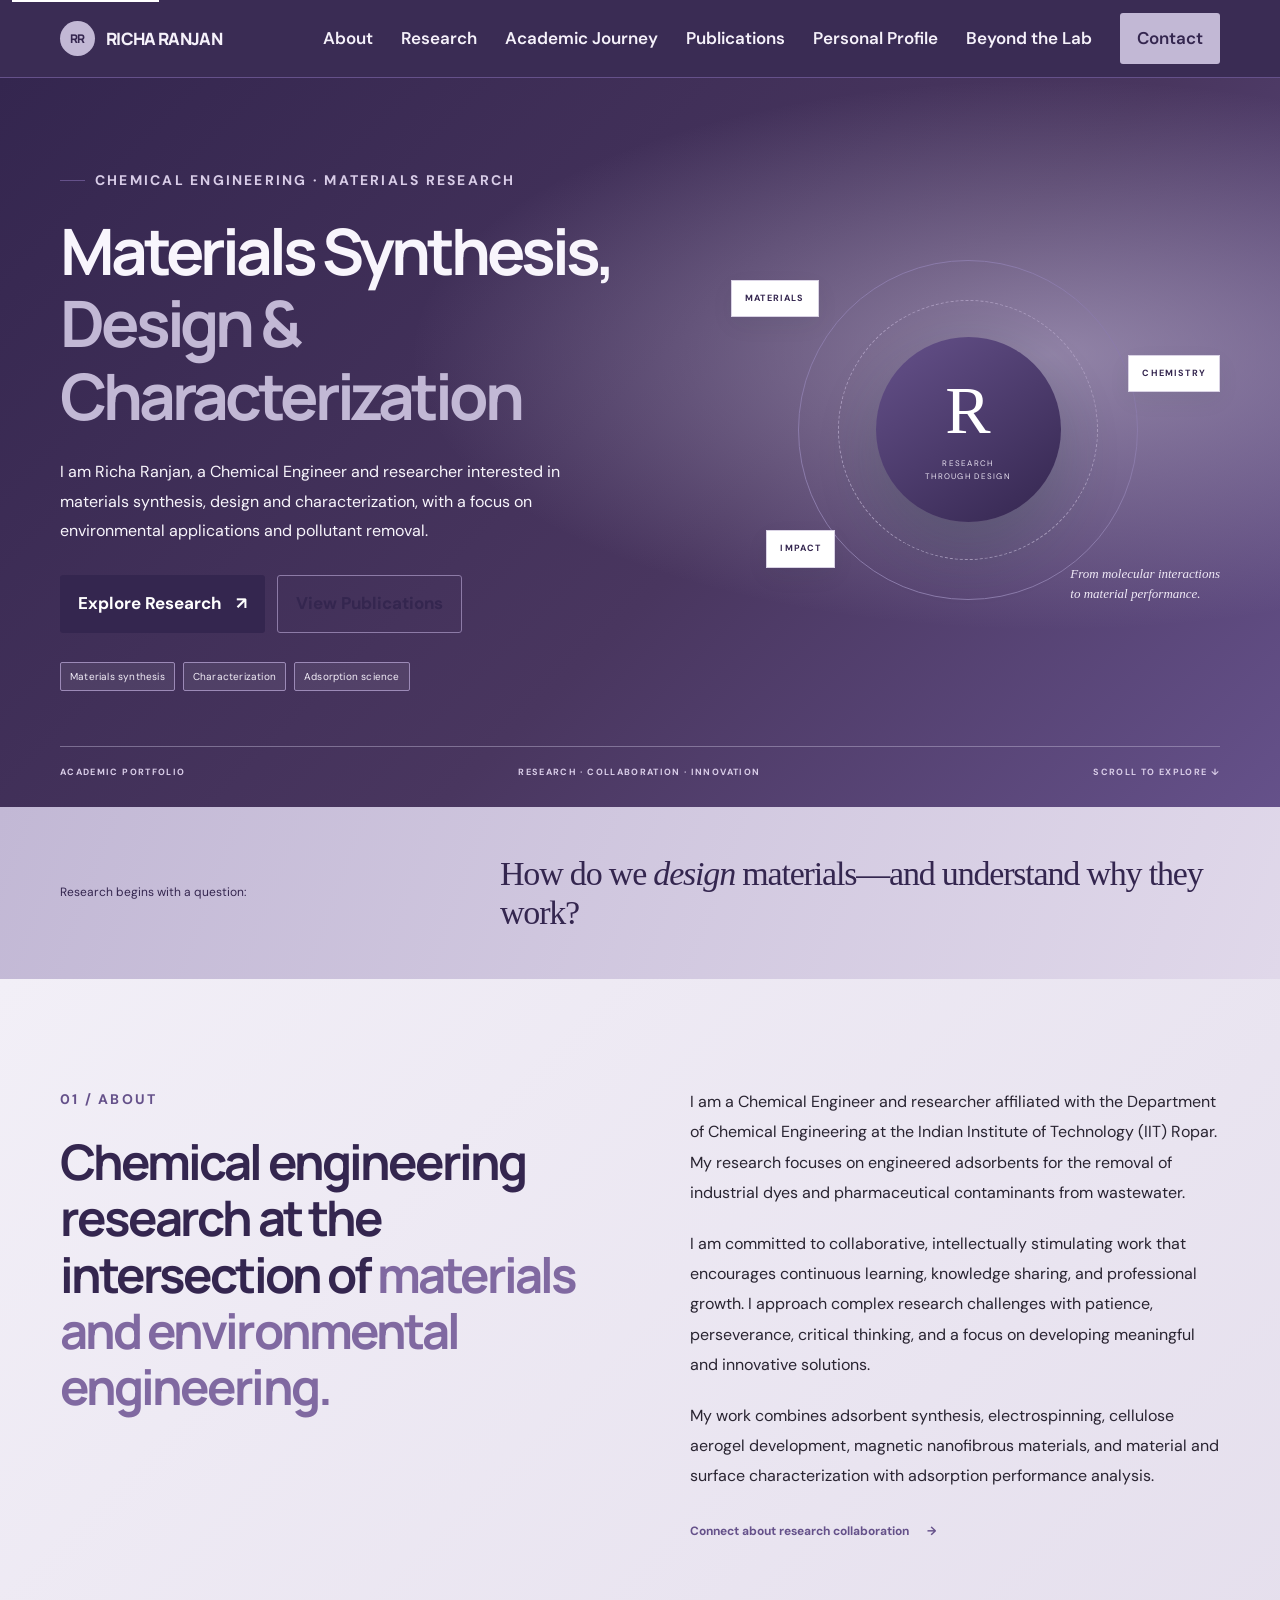
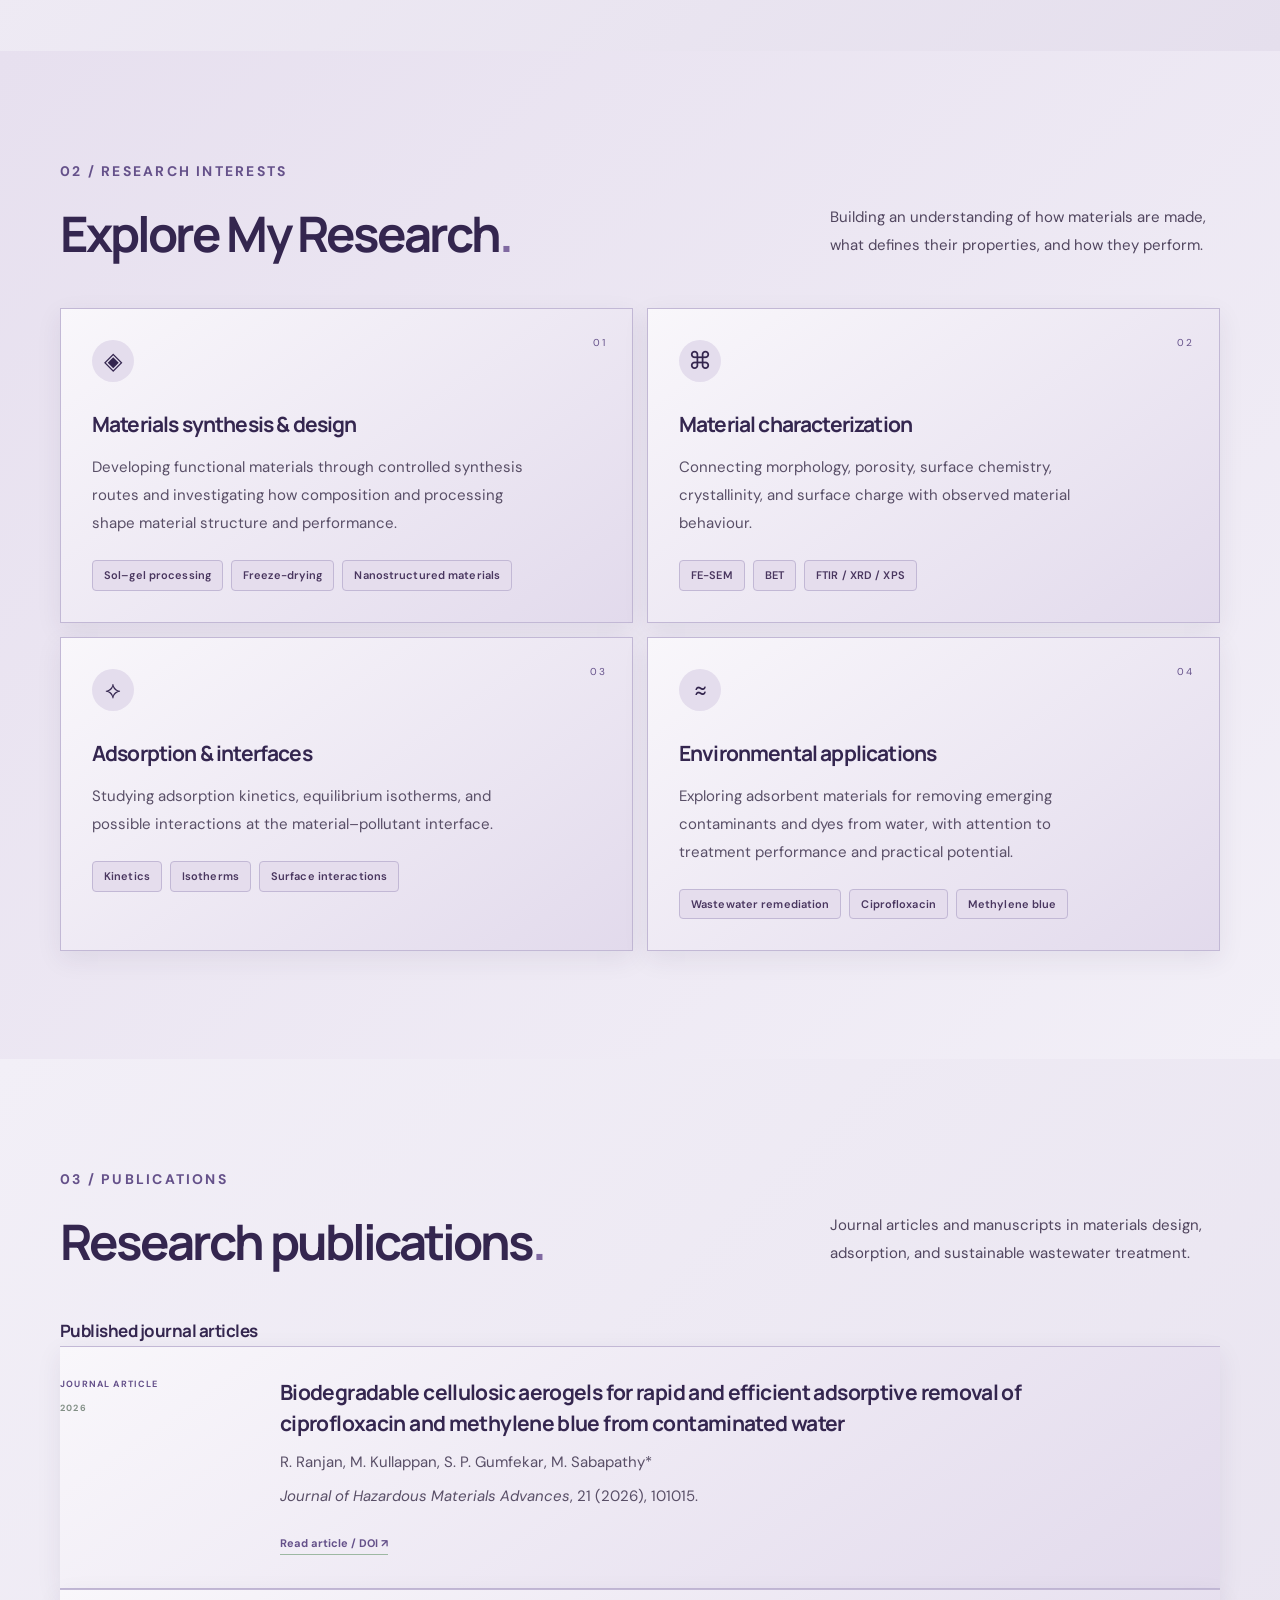
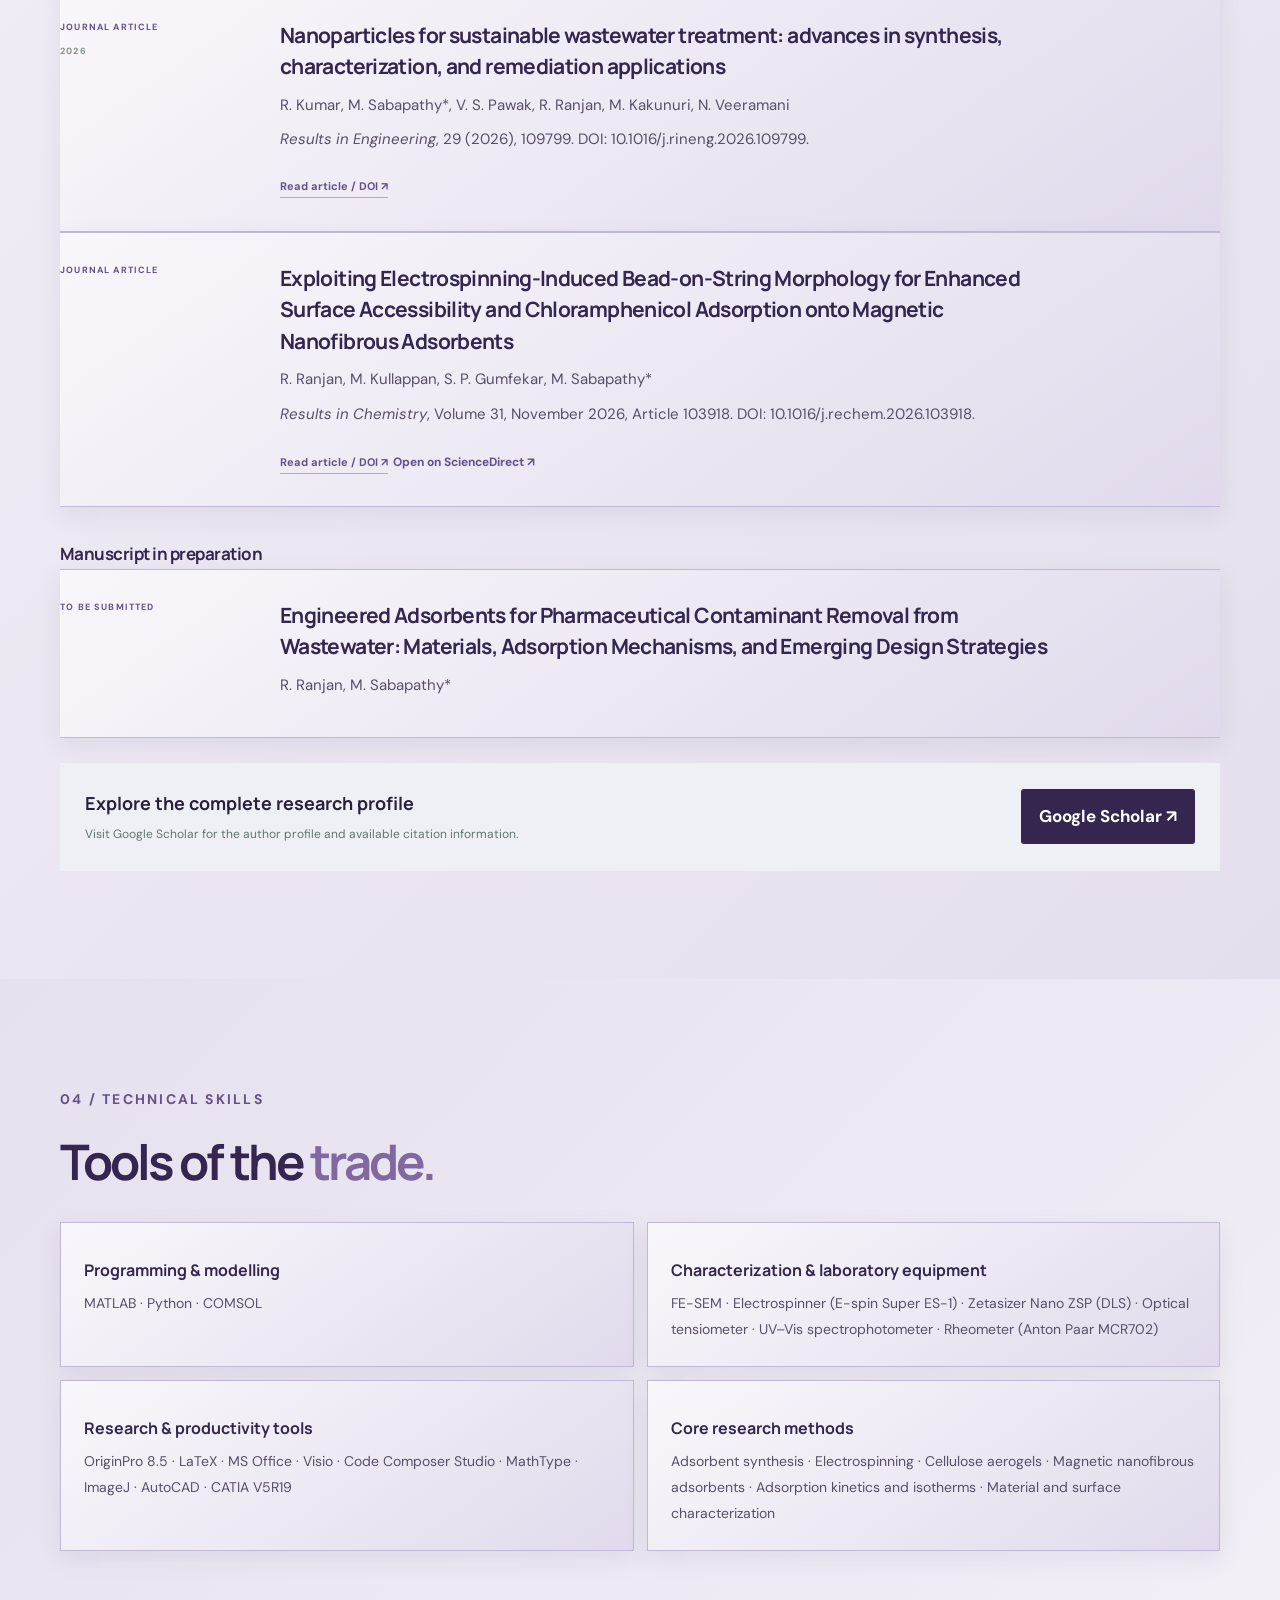
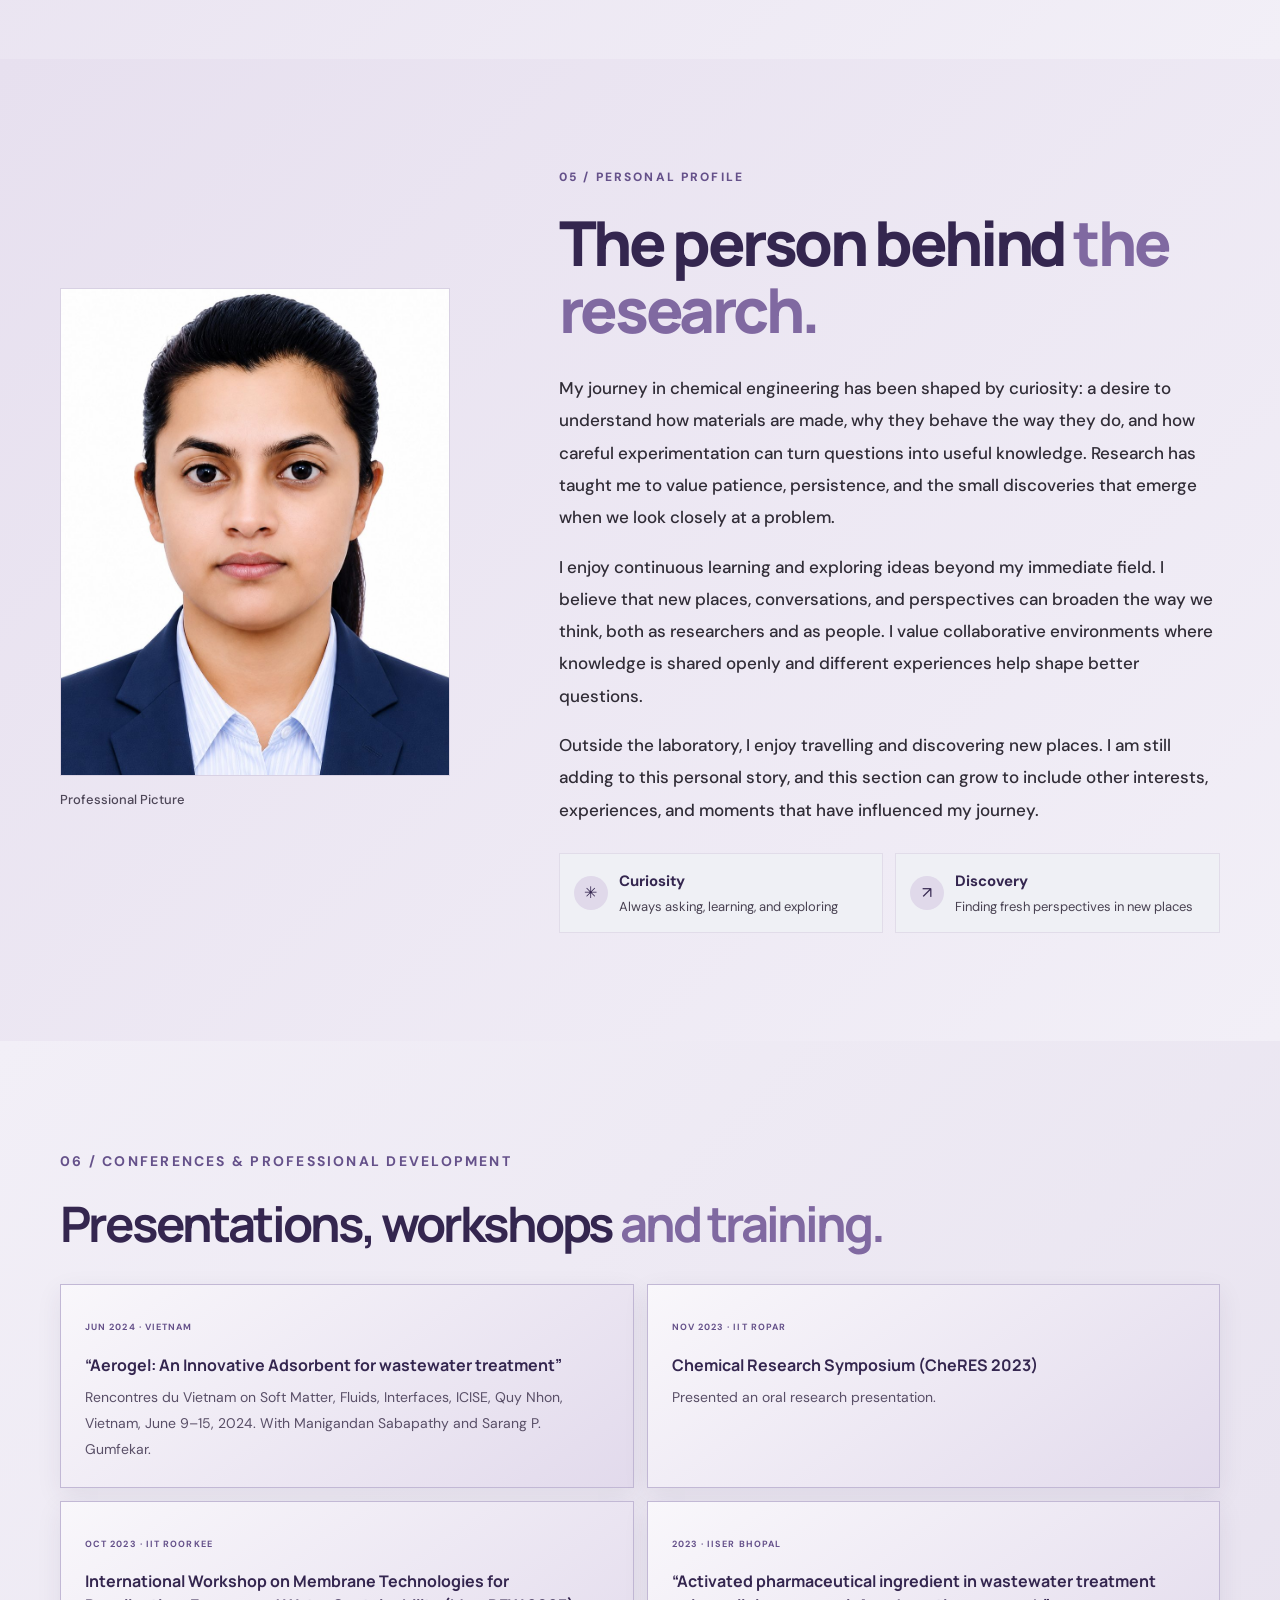
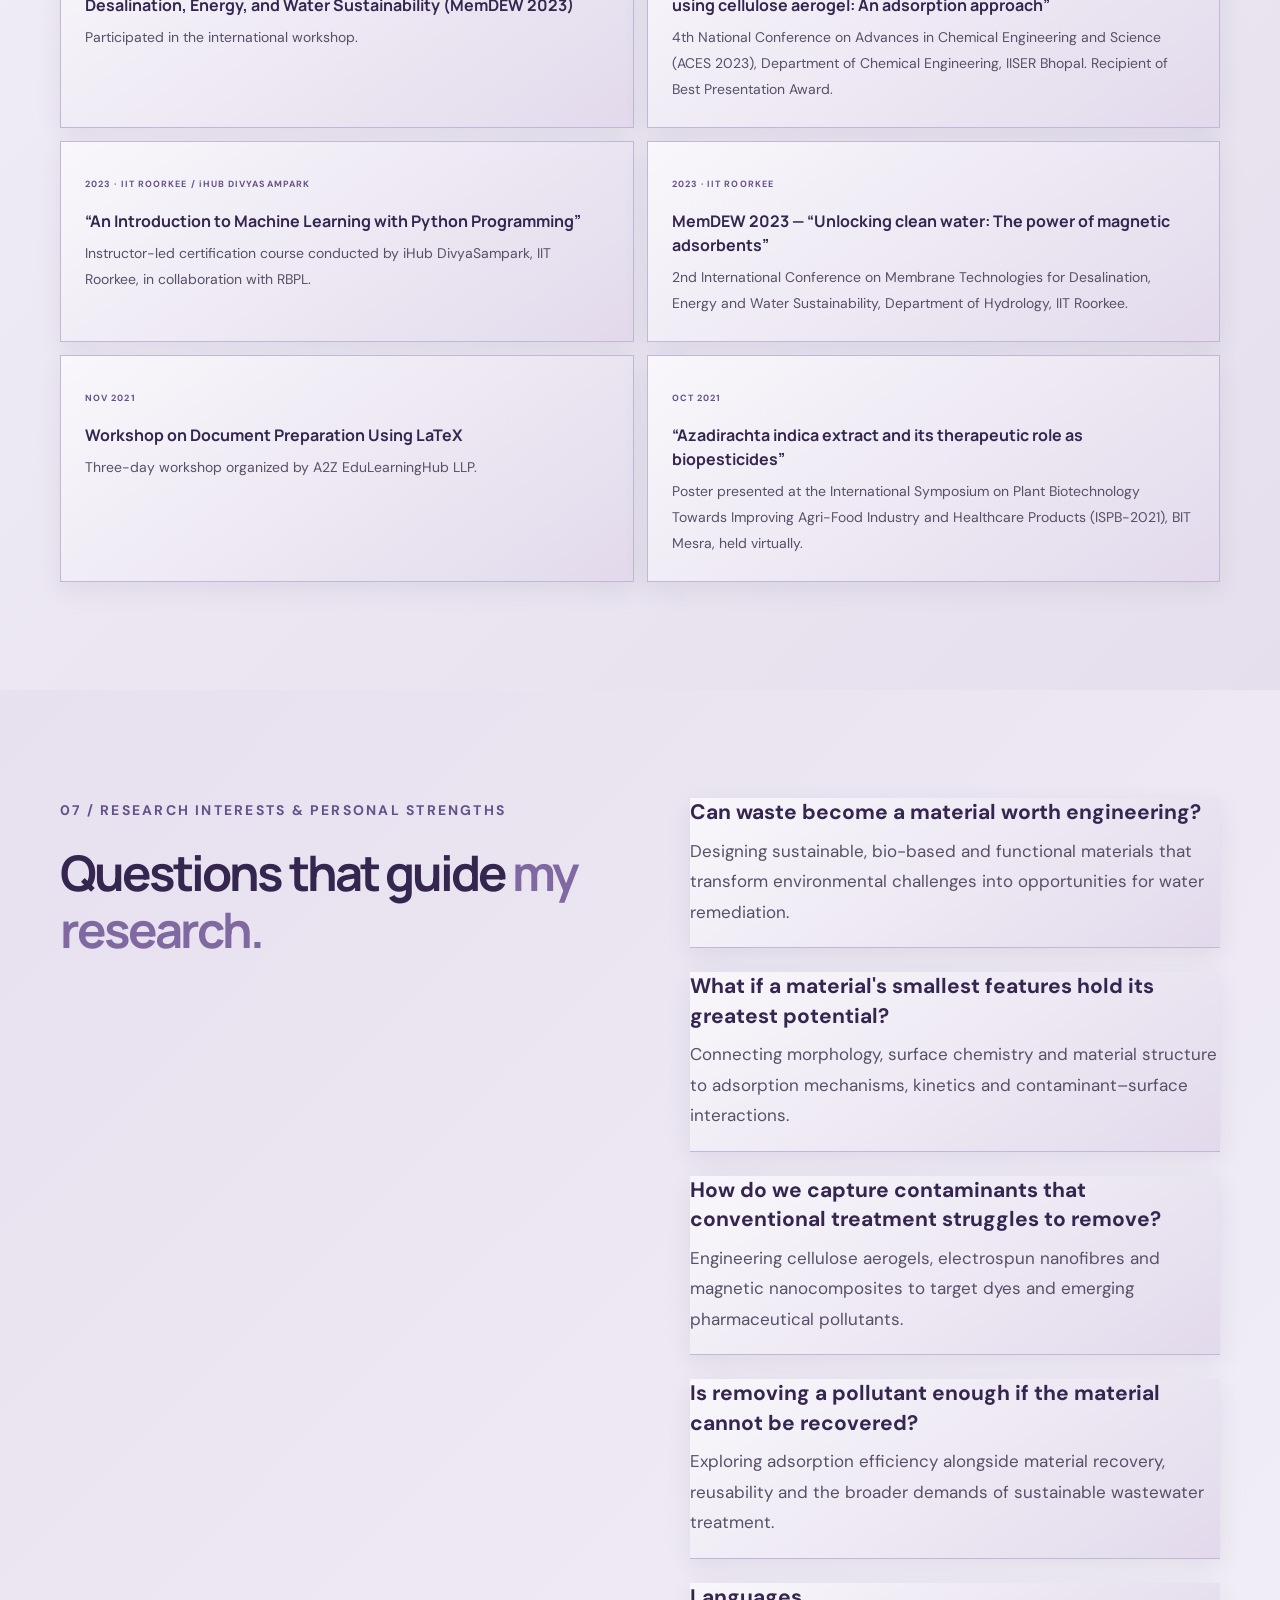
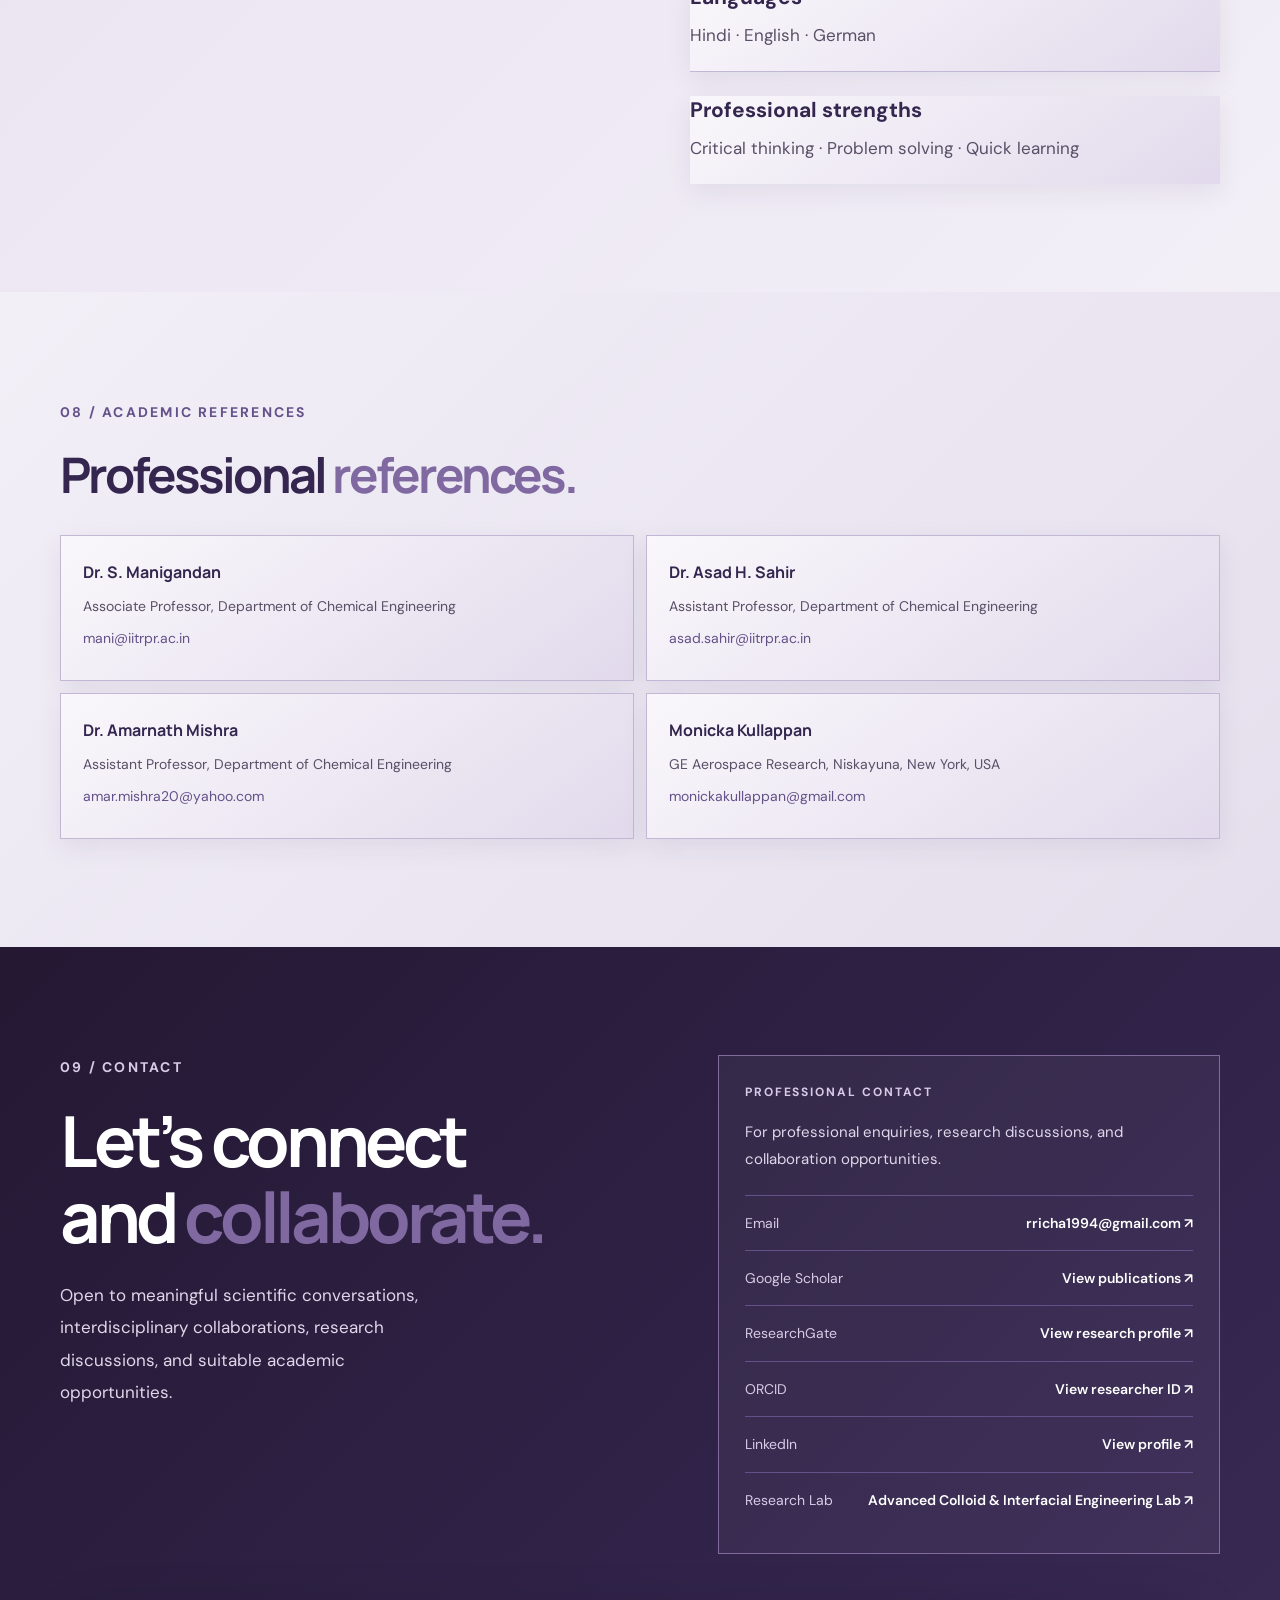
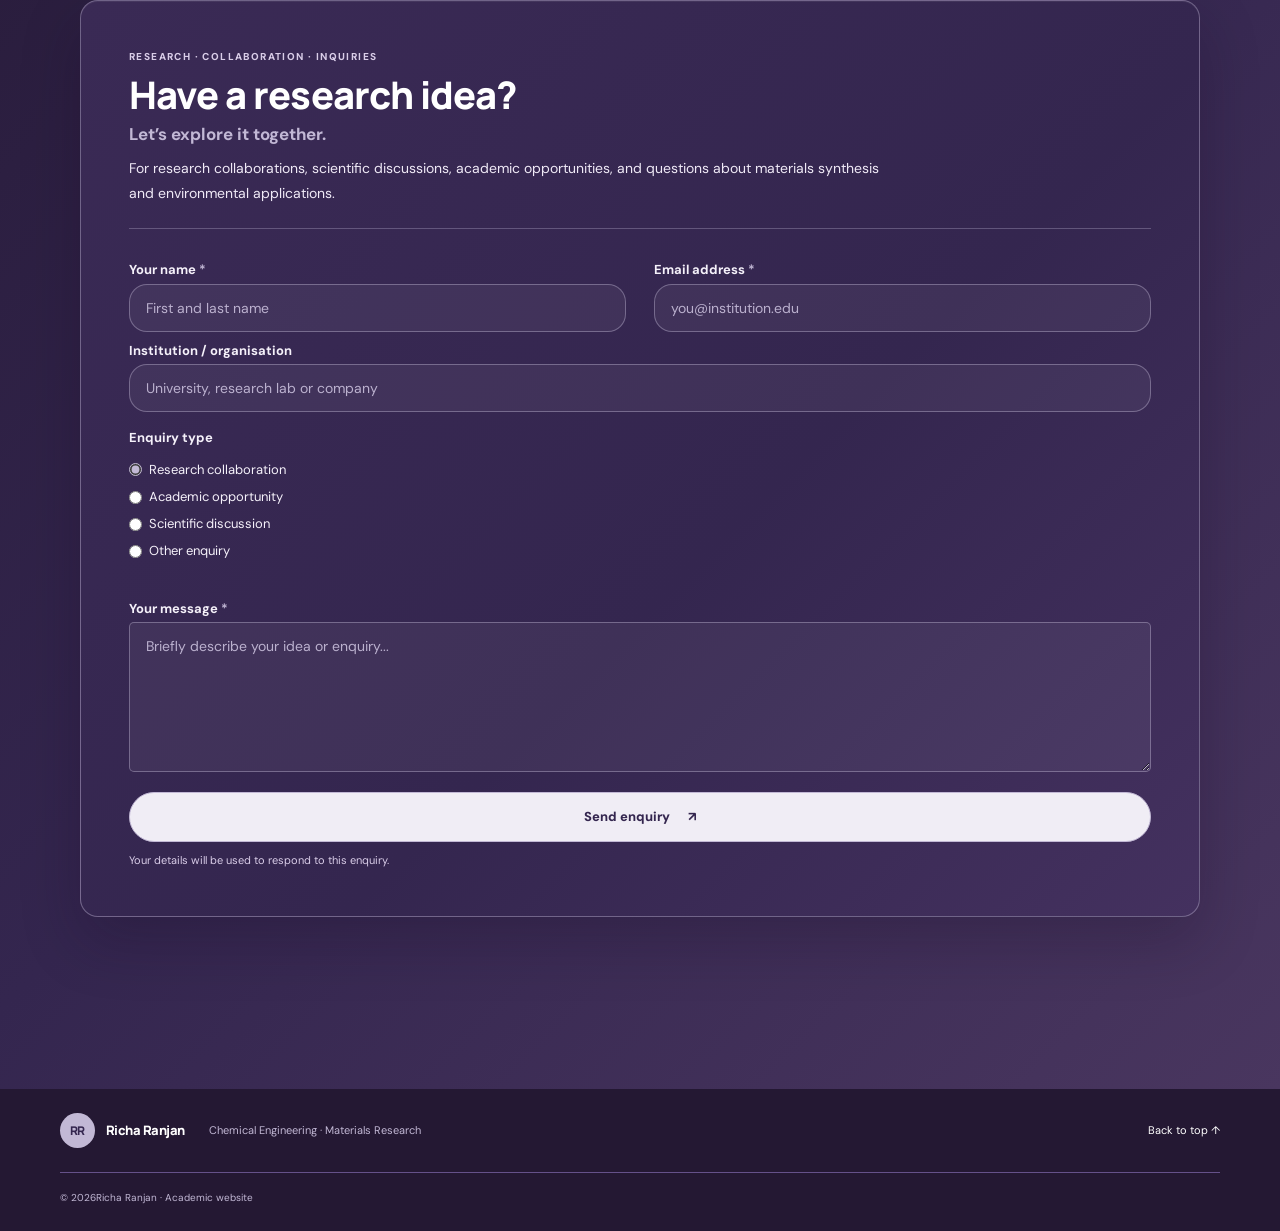
==== index.html @ 293dd5b0 "Add files via upload" ====
<!DOCTYPE html>

<html lang="en">
<head>
<meta charset="utf-8"/>
<meta content="width=device-width, initial-scale=1" name="viewport"/>
<meta content="Academic portfolio and research website of Richa Ranjan, Chemical Engineering researcher working on materials synthesis, characterization, and environmental applications." name="description"/>
<title>Richa Ranjan | Chemical Engineering Researcher</title>
<link href="https://fonts.googleapis.com" rel="preconnect"/>
<link crossorigin="" href="https://fonts.gstatic.com" rel="preconnect"/>
<link href="https://fonts.googleapis.com/css2?family=DM+Sans:wght@400;500;600;700&amp;family=Manrope:wght@400;500;600;700;800&amp;display=swap" rel="stylesheet"/>
<link href="styles.css" rel="stylesheet"/>

<style>
/* INDEX PAGE ONLY: readable deep-purple and silver palette */
.home-page { background:#EDE8F3 !important; color:#29213A; }
.home-page .site-header { background:rgba(52,38,79,.97) !important; border-bottom:1px solid #65518A !important; }
.home-page .site-header .brand,
.home-page .site-header .nav-links { color:#F5F1FA !important; }
.home-page .brand-mark { background:#C2B8D5 !important; color:#34264F !important; }
.home-page .nav-links a:hover { color:#C2B8D5 !important; }
.home-page .nav-links .nav-contact { background:#C2B8D5 !important; color:#34264F !important; }
.home-page .hero { background:radial-gradient(ellipse at 82% 38%,rgba(194,184,213,.58),transparent 43%),linear-gradient(135deg,#34264F 0%,#49365F 58%,#65518A 100%) !important; color:#F8F5FC !important; }
.home-page .hero h1,
.home-page .hero .hero-intro { color:#F8F5FC !important; }
.home-page .hero h1 span { color:#C2B8D5 !important; }
.home-page .hero .eyebrow { color:#D9CDE8 !important; }
.home-page .hero .hero-tags span { color:#F4EFF9 !important; border-color:#9C8AB7 !important; background:rgba(255,255,255,.07) !important; }
.home-page .hero .art-caption { color:#F0EAF7 !important; }
.home-page .hero-bottom { color:#D9CDE8 !important; border-color:rgba(194,184,213,.45) !important; }
.home-page .intro-strip { background:linear-gradient(110deg,#C2B8D5,#E0D8EA) !important; color:#34264F !important; }
.home-page .intro-strip p,
.home-page .intro-strip h2 { color:#34264F !important; }
.home-page .section-light { background:linear-gradient(135deg,#F2EFF7,#E5DFED) !important; }
.home-page .research-section,
.home-page .achievements-section,
.home-page .personal-section { background:linear-gradient(135deg,#E7E0EF,#F2EFF7) !important; }
.home-page .section-title,
.home-page .section-heading h2,
.home-page .subsection-title { color:#34264F !important; }
.home-page .section-title span,
.home-page .accent-dot { color:#8069A1 !important; }
.home-page .eyebrow { color:#65518A !important; }
.home-page .body-copy,
.home-page .section-lead { color:#51465F !important; }
.home-page .research-card,
.home-page .skill-card,
.home-page .publication,
.home-page .references-grid article,
.home-page .event-list article,
.home-page .research-question { background:linear-gradient(145deg,#F9F7FB,#E2DAEC) !important; border-color:#C2B8D5 !important; color:#34264F !important; box-shadow:0 8px 24px rgba(52,38,79,.08) !important; }
.home-page .research-card h3,
.home-page .skill-card h3,
.home-page .publication h3,
.home-page .references-grid h3,
.home-page .event-list h3,
.home-page .research-question h3 { color:#34264F !important; }
.home-page .research-card p,
.home-page .skill-card p,
.home-page .publication p,
.home-page .references-grid p,
.home-page .event-list p,
.home-page .research-question p { color:#594F67 !important; }
.home-page .card-number { color:#65518A !important; }
.home-page .card-tags span { background:#E5DDED !important; color:#49365F !important; border-color:#C2B8D5 !important; }
.home-page .button-primary,
.home-page .scholar-callout .button { background:#34264F !important; color:#FFFFFF !important; border-color:#34264F !important; }
.home-page .button-secondary { color:#34264F !important; border-color:#8D7BA7 !important; }
.home-page .contact-section { background:linear-gradient(135deg,#241833 0%,#34264F 55%,#49365F 100%) !important; color:#F8F5FC !important; }
.home-page .contact-section .eyebrow,
.home-page .contact-section .contact-label { color:#D7CBE6 !important; }
.home-page .contact-section .section-title,
.home-page .contact-section .contact-row strong { color:#FFFFFF !important; }
.home-page .contact-section .contact-intro,
.home-page .contact-section .contact-warning { color:#E0D7EB !important; }
.home-page .contact-panel { background:rgba(255,255,255,.045) !important; border-color:#806B9C !important; }
.home-page .contact-row { border-color:#65518A !important; }
.home-page .contact-row span { color:#D7CBE6 !important; }
.home-page .contact-row:hover strong { color:#C2B8D5 !important; }
.home-page .site-footer { background:#241833 !important; color:#E6DDED !important; }
.home-page ::selection { background:#65518A; color:#FFFFFF; }
@media(max-width:700px) {
  .home-page .nav-links { background:#34264F !important; border-color:#65518A !important; }
  .home-page .menu-toggle { color:#FFFFFF !important; }
}

/* Collaboration form — wider, balanced, and scoped to index.html only */
.home-page #collaborate.collaboration-form-wrap {
  width: min(calc(100% - 64px), 1120px) !important;
  max-width: 1120px !important;
  margin: 46px auto 0 !important;
  padding: 0 0 64px !important;
  box-sizing: border-box !important;
  position: relative !important;
}
.home-page #collaborate .collaboration-form {
  width: 100% !important;
  max-width: none !important;
  box-sizing: border-box !important;
  padding: clamp(28px, 4vw, 48px) !important;
  border: 1px solid rgba(194,184,213,.42) !important;
  border-radius: 18px !important;
  background: linear-gradient(135deg, #3A2A55 0%, #34264F 58%, #44315F 100%) !important;
  box-shadow: 0 24px 60px rgba(19, 10, 33, .24), inset 0 1px 0 rgba(255,255,255,.06) !important;
}
.home-page #collaborate .collaboration-form .form-eyebrow { font-size: 10px !important; letter-spacing: .14em !important; }
.home-page #collaborate .collaboration-form h3 { font-size: clamp(28px, 3vw, 38px) !important; line-height: 1.2 !important; }
.home-page #collaborate .collaboration-form .form-subtitle { font-size: 17px !important; }
.home-page #collaborate .collaboration-form .form-intro { max-width: 760px !important; font-size: 14px !important; line-height: 1.8 !important; }
.home-page #collaborate .collaboration-form .form-divider { margin: 22px 0 !important; background: rgba(194,184,213,.32) !important; }
.home-page #collaborate .collaboration-form > label,
.home-page #collaborate .collaboration-form .enquiry-types legend { font-size: 13px !important; }
.home-page #collaborate .collaboration-form input[type="text"],
.home-page #collaborate .collaboration-form input[type="email"],
.home-page #collaborate .collaboration-form textarea {
  font-size: 14px !important;
  padding: 13px 16px !important;
  border-color: rgba(194,184,213,.42) !important;
  background: rgba(255,255,255,.055) !important;
}
.home-page #collaborate .collaboration-form textarea { min-height: 150px !important; }
.home-page #collaborate .collaboration-form .enquiry-types { margin: 16px 0 20px !important; }
.home-page #collaborate .collaboration-form .enquiry-types label { font-size: 13px !important; margin: 9px 0 !important; }
.home-page #collaborate .collaboration-form .collaboration-submit { min-height: 50px !important; font-size: 13px !important; border-radius: 26px !important; margin-top: 20px !important; }
.home-page #collaborate .collaboration-form .form-privacy { font-size: 11px !important; }
@media (min-width: 900px) {
  .home-page #collaborate .collaboration-form {
    display: grid !important;
    grid-template-columns: minmax(0, 1fr) minmax(0, 1fr) !important;
    column-gap: 28px !important;
    align-items: start !important;
  }
  .home-page #collaborate .collaboration-form > .form-eyebrow,
  .home-page #collaborate .collaboration-form > h3,
  .home-page #collaborate .collaboration-form > .form-subtitle,
  .home-page #collaborate .collaboration-form > .form-intro,
  .home-page #collaborate .collaboration-form > .form-divider,
  .home-page #collaborate .collaboration-form > .enquiry-types,
  .home-page #collaborate .collaboration-form > #collab-message,
  .home-page #collaborate .collaboration-form > label[for="collab-message"],
  .home-page #collaborate .collaboration-form > input[type="hidden"],
  .home-page #collaborate .collaboration-form > .collaboration-submit,
  .home-page #collaborate .collaboration-form > .form-privacy { grid-column: 1 / -1 !important; }
  .home-page #collaborate .collaboration-form > label[for="collab-name"] { grid-column: 1 !important; grid-row: 6 !important; }
  .home-page #collaborate .collaboration-form > #collab-name { grid-column: 1 !important; grid-row: 7 !important; }
  .home-page #collaborate .collaboration-form > label[for="collab-email"] { grid-column: 2 !important; grid-row: 6 !important; }
  .home-page #collaborate .collaboration-form > #collab-email { grid-column: 2 !important; grid-row: 7 !important; }
  .home-page #collaborate .collaboration-form > label[for="collab-institution"] { grid-column: 1 / -1 !important; }
  .home-page #collaborate .collaboration-form > #collab-institution { grid-column: 1 / -1 !important; }
}
@media (max-width: 700px) {
  .home-page #collaborate.collaboration-form-wrap { width: calc(100% - 32px) !important; margin-top: 28px !important; padding-bottom: 32px !important; }
  .home-page #collaborate .collaboration-form { padding: 24px 20px !important; border-radius: 14px !important; }
}

</style>

</head>
<body class="home-page">
<a class="skip-link" href="#main">Skip to content</a>
<header class="site-header">
<nav aria-label="Main navigation" class="nav container">
<a aria-label="Richa Ranjan home" class="brand" href="#home">
<span class="brand-mark">RR</span><span>RICHA RANJAN</span>
</a>
<button aria-controls="nav-links" aria-expanded="false" aria-label="Toggle navigation" class="menu-toggle">☰</button>
<div class="nav-links" id="nav-links">
<a href="#about">About</a><a href="#research">Research</a><a href="journey.html">Academic Journey</a>
<a href="#publications">Publications</a><a href="#personal">Personal Profile</a><a href="gallery.html">Beyond the Lab</a><a class="nav-contact" href="#contact">Contact</a>
</div>
</nav>
</header>
<main id="main">
<section class="hero section" id="home">
<div class="container hero-grid">
<div class="hero-copy">
<p class="eyebrow"><span class="eyebrow-line"></span> CHEMICAL ENGINEERING · MATERIALS RESEARCH</p>
<h1>Materials Synthesis,<br/><span>Design &amp; Characterization</span></h1>
<p class="hero-intro">I am Richa Ranjan, a Chemical Engineer and researcher interested in materials synthesis, design and characterization, with a focus on environmental applications and pollutant removal.</p>
<div class="hero-actions">
<a class="button button-primary" href="#research">Explore Research <span aria-hidden="true">↗</span></a>
<a class="button button-secondary" href="#publications">View Publications</a>
</div>
<div class="hero-tags"><span>Materials synthesis</span><span>Characterization</span><span>Adsorption science</span></div>
</div>
<div aria-label="Abstract scientific illustration" class="hero-art">
<div class="art-orbit orbit-one"></div><div class="art-orbit orbit-two"></div>
<div class="art-core"><span>R</span><small>RESEARCH<br/>THROUGH DESIGN</small></div>
<div class="art-node node-one">MATERIALS</div><div class="art-node node-two">CHEMISTRY</div><div class="art-node node-three">IMPACT</div>
<div class="art-caption">From molecular interactions<br/>to material performance.</div>
</div>
</div>
<div class="hero-bottom container"><span>ACADEMIC PORTFOLIO</span><span>RESEARCH · COLLABORATION · INNOVATION</span><span>SCROLL TO EXPLORE ↓</span></div>
</section>
<section class="intro-strip">
<div class="container intro-strip-inner">
<p>Research begins with a question:</p>
<h2>How do we <em>design</em> materials—and understand why they work?</h2>
</div>
</section>
<section class="section section-light" id="about">
<div class="container two-column">
<div>
<p class="eyebrow">01 / ABOUT</p>
<h2 class="section-title">Chemical engineering research at the intersection of <span>materials and environmental engineering.</span></h2>
</div>
<div class="body-copy">
<p>I am a Chemical Engineer and researcher affiliated with the Department of Chemical Engineering at the Indian Institute of Technology (IIT) Ropar. My research focuses on engineered adsorbents for the removal of industrial dyes and pharmaceutical contaminants from wastewater.</p>
<p>I am committed to collaborative, intellectually stimulating work that encourages continuous learning, knowledge sharing, and professional growth. I approach complex research challenges with patience, perseverance, critical thinking, and a focus on developing meaningful and innovative solutions.</p>
<p>My work combines adsorbent synthesis, electrospinning, cellulose aerogel development, magnetic nanofibrous materials, and material and surface characterization with adsorption performance analysis.</p>
<a class="text-link" href="#contact">Connect about research collaboration <span>→</span></a>
</div>
</div>
</section>

<section class="section research-section" id="research">
<div class="container">
<div class="section-heading">
<div><p class="eyebrow">02 / RESEARCH INTERESTS</p><h2 class="section-title">Explore My Research<span class="accent-dot">.</span></h2></div>
<p class="section-lead">Building an understanding of how materials are made, what defines their properties, and how they perform.</p>
</div>
<div class="research-grid">
<article class="research-card card-featured"><div class="card-number">01</div><div class="card-icon">◈</div><h3>Materials synthesis &amp; design</h3><p>Developing functional materials through controlled synthesis routes and investigating how composition and processing shape material structure and performance.</p><div class="card-tags"><span>Sol–gel processing</span><span>Freeze-drying</span><span>Nanostructured materials</span></div></article>
<article class="research-card"><div class="card-number">02</div><div class="card-icon">⌘</div><h3>Material characterization</h3><p>Connecting morphology, porosity, surface chemistry, crystallinity, and surface charge with observed material behaviour.</p><div class="card-tags"><span>FE-SEM</span><span>BET</span><span>FTIR / XRD / XPS</span></div></article>
<article class="research-card"><div class="card-number">03</div><div class="card-icon">⟡</div><h3>Adsorption &amp; interfaces</h3><p>Studying adsorption kinetics, equilibrium isotherms, and possible interactions at the material–pollutant interface.</p><div class="card-tags"><span>Kinetics</span><span>Isotherms</span><span>Surface interactions</span></div></article>
<article class="research-card"><div class="card-number">04</div><div class="card-icon">≈</div><h3>Environmental applications</h3><p>Exploring adsorbent materials for removing emerging contaminants and dyes from water, with attention to treatment performance and practical potential.</p><div class="card-tags"><span>Wastewater remediation</span><span>Ciprofloxacin</span><span>Methylene blue</span></div></article>
</div>
</div>
</div>
</section>
<section class="section section-light" id="publications">
<div class="container">
<div class="section-heading">
<div><p class="eyebrow">03 / PUBLICATIONS</p><h2 class="section-title">Research publications<span class="accent-dot">.</span></h2></div>
<p class="section-lead">Journal articles and manuscripts in materials design, adsorption, and sustainable wastewater treatment.</p>
</div>
<h3 class="subsection-title">Published journal articles</h3>
<article class="publication">
<div class="publication-type">JOURNAL ARTICLE <span>2026</span></div>
<div class="publication-main">
<h3>Biodegradable cellulosic aerogels for rapid and efficient adsorptive removal of ciprofloxacin and methylene blue from contaminated water</h3>
<p class="publication-authors">R. Ranjan, M. Kullappan, S. P. Gumfekar, M. Sabapathy*</p>
<p class="publication-journal"><em>Journal of Hazardous Materials Advances</em>, 21 (2026), 101015.</p>
<a class="doi-link" href="https://doi.org/10.1016/j.hazadv.2026.101015" rel="noopener noreferrer" target="_blank">Read article / DOI ↗</a>
</div>
</article>
<article class="publication">
<div class="publication-type">JOURNAL ARTICLE <span>2026</span></div>
<div class="publication-main">
<h3>Nanoparticles for sustainable wastewater treatment: advances in synthesis, characterization, and remediation applications</h3>
<p class="publication-authors">R. Kumar, M. Sabapathy*, V. S. Pawak, R. Ranjan, M. Kakunuri, N. Veeramani</p>
<p class="publication-journal"><em>Results in Engineering</em>, 29 (2026), 109799. DOI: 10.1016/j.rineng.2026.109799.</p>
<a class="doi-link" href="https://doi.org/10.1016/j.rineng.2026.109799" rel="noopener noreferrer" target="_blank">Read article / DOI ↗</a>
</div>
</article>
<article class="publication">
<div class="publication-type">JOURNAL ARTICLE</div>
<div class="publication-main">
<h3>Exploiting Electrospinning-Induced Bead-on-String Morphology for Enhanced Surface Accessibility and Chloramphenicol Adsorption onto Magnetic Nanofibrous Adsorbents</h3>
<p class="publication-authors">R. Ranjan, M. Kullappan, S. P. Gumfekar, M. Sabapathy*</p>
<p class="publication-journal"><em>Results in Chemistry</em>, Volume 31, November 2026, Article 103918. DOI: 10.1016/j.rechem.2026.103918.</p>
<a class="doi-link" href="https://doi.org/10.1016/j.rechem.2026.103918" rel="noopener noreferrer" target="_blank">Read article / DOI ↗</a>
<a class="text-link" href="https://www.sciencedirect.com/science/article/pii/S2211715626008921" rel="noopener noreferrer" target="_blank">Open on ScienceDirect ↗</a>
</div>
</article>
<h3 class="subsection-title">Manuscript in preparation</h3>
<article class="publication">
<div class="publication-type">TO BE SUBMITTED</div>
<div class="publication-main">
<h3>Engineered Adsorbents for Pharmaceutical Contaminant Removal from Wastewater: Materials, Adsorption Mechanisms, and Emerging Design Strategies</h3>
<p class="publication-authors">R. Ranjan, M. Sabapathy*</p>
</div>
</article>
<div class="scholar-callout">
<div><h3>Explore the complete research profile</h3><p>Visit Google Scholar for the author profile and available citation information.</p></div>
<a class="button button-primary" href="https://scholar.google.com/citations?user=g-ZQLxgAAAAJ&amp;hl=en" rel="noopener noreferrer" target="_blank">Google Scholar ↗</a>
</div>
</div>
</section>
<section class="section research-section" id="skills">
<div class="container">
<p class="eyebrow">04 / TECHNICAL SKILLS</p>
<h2 class="section-title">Tools of the <span>trade.</span></h2>
<div class="skills-grid">
<article class="skill-card"><h3>Programming &amp; modelling</h3><p>MATLAB · Python · COMSOL</p></article>
<article class="skill-card"><h3>Characterization &amp; laboratory equipment</h3><p>FE-SEM · Electrospinner (E-spin Super ES-1) · Zetasizer Nano ZSP (DLS) · Optical tensiometer · UV–Vis spectrophotometer · Rheometer (Anton Paar MCR702)</p></article>
<article class="skill-card"><h3>Research &amp; productivity tools</h3><p>OriginPro 8.5 · LaTeX · MS Office · Visio · Code Composer Studio · MathType · ImageJ · AutoCAD · CATIA V5R19</p></article>
<article class="skill-card"><h3>Core research methods</h3><p>Adsorbent synthesis · Electrospinning · Cellulose aerogels · Magnetic nanofibrous adsorbents · Adsorption kinetics and isotherms · Material and surface characterization</p></article>
</div>
</div>
</section>
<section class="section personal-section" id="personal">
<div class="container personal-grid">
<div class="personal-portrait-wrap">
<div class="personal-portrait personal-portrait-photo">
<img alt="Richa Ranjan outdoors" loading="lazy" src="1q.jpg"/>
</div>
<p class="portrait-caption">Professional Picture</p>
</div>
<div class="personal-copy">
<p class="eyebrow">05 / PERSONAL PROFILE</p>
<h2 class="section-title">The person behind <span>the research.</span></h2>
<p>My journey in chemical engineering has been shaped by curiosity: a desire to understand how materials are made, why they behave the way they do, and how careful experimentation can turn questions into useful knowledge. Research has taught me to value patience, persistence, and the small discoveries that emerge when we look closely at a problem.</p>
<p>I enjoy continuous learning and exploring ideas beyond my immediate field. I believe that new places, conversations, and perspectives can broaden the way we think, both as researchers and as people. I value collaborative environments where knowledge is shared openly and different experiences help shape better questions.</p>
<p>Outside the laboratory, I enjoy travelling and discovering new places. I am still adding to this personal story, and this section can grow to include other interests, experiences, and moments that have influenced my journey.</p>
<div class="personal-values">
<div><span class="value-symbol">✳</span><span><strong>Curiosity</strong><small>Always asking, learning, and exploring</small></span></div>
<div><span class="value-symbol">↗</span><span><strong>Discovery</strong><small>Finding fresh perspectives in new places</small></span></div>
</div>
</div>
</div>
</section>
<section class="section section-light" id="presentations">
<div class="container">
<p class="eyebrow">06 / CONFERENCES &amp; PROFESSIONAL DEVELOPMENT</p>
<h2 class="section-title">Presentations, workshops <span>and training.</span></h2>
<div class="event-list">
<article><span>JUN 2024 · VIETNAM</span><h3>“Aerogel: An Innovative Adsorbent for wastewater treatment”</h3><p>Rencontres du Vietnam on Soft Matter, Fluids, Interfaces, ICISE, Quy Nhon, Vietnam, June 9–15, 2024. With Manigandan Sabapathy and Sarang P. Gumfekar.</p></article>
<article><span>NOV 2023 · IIT ROPAR</span><h3>Chemical Research Symposium (CheRES 2023)</h3><p>Presented an oral research presentation.</p></article>
<article><span>OCT 2023 · IIT ROORKEE</span><h3>International Workshop on Membrane Technologies for Desalination, Energy, and Water Sustainability (MemDEW 2023)</h3><p>Participated in the international workshop.</p></article>
<article><span>2023 · IISER BHOPAL</span><h3>“Activated pharmaceutical ingredient in wastewater treatment using cellulose aerogel: An adsorption approach”</h3><p>4th National Conference on Advances in Chemical Engineering and Science (ACES 2023), Department of Chemical Engineering, IISER Bhopal. Recipient of Best Presentation Award.</p></article>
<article><span>2023 · IIT ROORKEE / iHUB DIVYASAMPARK</span><h3>“An Introduction to Machine Learning with Python Programming”</h3><p>Instructor-led certification course conducted by iHub DivyaSampark, IIT Roorkee, in collaboration with RBPL.</p></article>
<article><span>2023 · IIT ROORKEE</span><h3>MemDEW 2023 — “Unlocking clean water: The power of magnetic adsorbents”</h3><p>2nd International Conference on Membrane Technologies for Desalination, Energy and Water Sustainability, Department of Hydrology, IIT Roorkee.</p></article>
<article><span>NOV 2021</span><h3>Workshop on Document Preparation Using LaTeX</h3><p>Three-day workshop organized by A2Z EduLearningHub LLP.</p></article>
<article><span>OCT 2021</span><h3>“Azadirachta indica extract and its therapeutic role as biopesticides”</h3><p>Poster presented at the International Symposium on Plant Biotechnology Towards Improving Agri-Food Industry and Healthcare Products (ISPB-2021), BIT Mesra, held virtually.</p></article>
</div>
</div>
</section>
<section class="section achievements-section" id="additional">
<div class="container two-column">
<div><p class="eyebrow">07 / RESEARCH INTERESTS &amp; PERSONAL STRENGTHS</p><h2 class="section-title">Questions that guide <span>my research.</span></h2></div>
<div class="body-copy">
  <div class="research-questions-content">
    <div class="research-question">
      <h3>Can waste become a material worth engineering?</h3>
      <p>Designing sustainable, bio-based and functional materials that transform environmental challenges into opportunities for water remediation.</p>
    </div>

    <div class="research-question">
      <h3>What if a material's smallest features hold its greatest potential?</h3>
      <p>Connecting morphology, surface chemistry and material structure to adsorption mechanisms, kinetics and contaminant–surface interactions.</p>
    </div>

    <div class="research-question">
      <h3>How do we capture contaminants that conventional treatment struggles to remove?</h3>
      <p>Engineering cellulose aerogels, electrospun nanofibres and magnetic nanocomposites to target dyes and emerging pharmaceutical pollutants.</p>
    </div>

    <div class="research-question">
      <h3>Is removing a pollutant enough if the material cannot be recovered?</h3>
      <p>Exploring adsorption efficiency alongside material recovery, reusability and the broader demands of sustainable wastewater treatment.</p>
    </div>

  <div class="research-question">
    <h3>Languages</h3>
    <p>Hindi · English · German</p>
  </div>

  <div class="research-question">
    <h3>Professional strengths</h3>
    <p>Critical thinking · Problem solving · Quick learning</p>
  </div>

</div>
</section>

</div>
</section>
<section class="section section-light" id="references">
<div class="container">
<p class="eyebrow">08 / ACADEMIC REFERENCES</p>
<h2 class="section-title">Professional <span>references.</span></h2>
<div class="references-grid">
<article><h3>Dr. S. Manigandan</h3><p>Associate Professor, Department of Chemical Engineering</p><p><a href="mailto:mani@iitrpr.ac.in">mani@iitrpr.ac.in</a></p></article>
<article><h3>Dr. Asad H. Sahir</h3><p>Assistant Professor, Department of Chemical Engineering</p><p><a href="mailto:asad.sahir@iitrpr.ac.in">asad.sahir@iitrpr.ac.in</a></p></article>
<article><h3>Dr. Amarnath Mishra</h3><p>Assistant Professor, Department of Chemical Engineering</p><p><a href="mailto:amar.mishra20@yahoo.com">amar.mishra20@yahoo.com</a></p></article>
<article><h3>Monicka Kullappan</h3><p>GE Aerospace Research, Niskayuna, New York, USA</p><p><a href="mailto:monickakullappan@gmail.com">monickakullappan@gmail.com</a></p></article>
</div>

</section>

<section class="section contact-section" id="contact">
  <div class="container contact-grid">

    <div>
      <p class="eyebrow eyebrow-light">09 / CONTACT</p>
      <h2 class="section-title">
        Let’s connect<br />
        and <span>collaborate.</span>
      </h2>
      <p class="contact-intro">
        Open to meaningful scientific conversations, interdisciplinary
        collaborations, research discussions, and suitable academic opportunities.
      </p>
    </div>

    <div class="contact-panel">
      <p class="contact-label">PROFESSIONAL CONTACT</p>
      <p class="contact-warning">
        For professional enquiries, research discussions, and collaboration opportunities.
      </p>

      <a class="contact-row" href="mailto:rricha1994@gmail.com">
        <span>Email</span>
        <strong>rricha1994@gmail.com ↗</strong>
      </a>

      <a class="contact-row"
         href="https://scholar.google.com/citations?user=g-ZQLxgAAAAJ&amp;hl=en"
         target="_blank" rel="noopener noreferrer">
        <span>Google Scholar</span>
        <strong>View publications ↗</strong>
      </a>

      <a class="contact-row"
         href="https://www.researchgate.net/profile/Richa-Ranjan-2"
         target="_blank" rel="noopener noreferrer">
        <span>ResearchGate</span>
        <strong>View research profile ↗</strong>
      </a>

      <a class="contact-row"
         href="https://orcid.org/0009-0003-4766-7355"
         target="_blank" rel="noopener noreferrer">
        <span>ORCID</span>
        <strong>View researcher ID ↗</strong>
      </a>

      <a class="contact-row"
         href="https://www.linkedin.com/"
         target="_blank" rel="noopener noreferrer">
        <span>LinkedIn</span>
        <strong>View profile ↗</strong>
      </a>

<a class="contact-row"
   href="https://sites.google.com/iitrpr.ac.in/manigandan/people?authuser=0"
   target="_blank" rel="noopener noreferrer">
  <span>Research Lab</span>
  <strong>Advanced Colloid &amp; Interfacial Engineering Lab ↗</strong>
</a>

    </div>
  </div>

  <div class="container collaboration-form-wrap" id="collaborate">
    <form class="collaboration-form" action="https://formspree.io/f/YOUR_FORM_ID" method="POST">
      <p class="form-eyebrow">RESEARCH · COLLABORATION · INQUIRIES</p>
      <h3>Have a research idea?</h3>
      <p class="form-subtitle">Let’s explore it together.</p>
      <p class="form-intro">For research collaborations, scientific discussions, academic opportunities, and questions about materials synthesis and environmental applications.</p>
      <div class="form-divider"></div>

      <label for="collab-name">Your name <span>*</span></label>
      <input id="collab-name" name="name" type="text" placeholder="First and last name" autocomplete="name" required>

      <label for="collab-email">Email address <span>*</span></label>
      <input id="collab-email" name="email" type="email" placeholder="you@institution.edu" autocomplete="email" required>

      <label for="collab-institution">Institution / organisation</label>
      <input id="collab-institution" name="institution" type="text" placeholder="University, research lab or company" autocomplete="organization">

      <fieldset class="enquiry-types">
        <legend>Enquiry type</legend>
        <label><input type="radio" name="enquiry_type" value="Research collaboration" checked> <span>Research collaboration</span></label>
        <label><input type="radio" name="enquiry_type" value="Academic opportunity"> <span>Academic opportunity</span></label>
        <label><input type="radio" name="enquiry_type" value="Scientific discussion"> <span>Scientific discussion</span></label>
        <label><input type="radio" name="enquiry_type" value="Other enquiry"> <span>Other enquiry</span></label>
      </fieldset>

      <label for="collab-message">Your message <span>*</span></label>
      <textarea id="collab-message" name="message" rows="5" placeholder="Briefly describe your idea or enquiry..." required></textarea>

      <input type="hidden" name="_subject" value="New research enquiry from Richa Ranjan's website">
      <button type="submit" class="collaboration-submit">Send enquiry <span aria-hidden="true">↗</span></button>
      <p class="form-privacy">Your details will be used to respond to this enquiry.</p>
    </form>
  </div>
</section>

</main>
<footer class="site-footer"><div class="container footer-inner"><a class="brand brand-footer" href="#home"><span class="brand-mark">RR</span><span>Richa Ranjan</span></a><p>Chemical Engineering · Materials Research</p><a class="back-top" href="#home">Back to top ↑</a><small>© <span id="year"></span>Richa Ranjan · Academic website</small></div></footer>
<script src="script.js"></script>
</body>
</html>
---- styles.css ----
/* Dr. Richa Ranjan — responsive academic portfolio */
:root{--ink:#292433;--muted:#696476;--paper:#EFF0F5;--white:#FFFFFF;--green:#65518A;--mint:#EFF0F5;--lime:#C2B8D5;--line:#DDD9E7;--dark:#34264F;--serif:Georgia,"Times New Roman",serif;--sans:"DM Sans",sans-serif;--display:"Manrope",sans-serif}
*{box-sizing:border-box}html{scroll-behavior:smooth;scroll-padding-top:88px}body{margin:0;background:var(--paper);color:var(--ink);font-family:var(--sans);line-height:1.65}a{color:inherit;text-decoration:none}.container{width:min(1160px,calc(100% - 48px));margin-inline:auto}.section{padding:108px 0}.skip-link{position:absolute;top:-50px;left:12px;background:white;padding:10px;z-index:99}.skip-link:focus{top:12px}.site-header{height:78px;background:rgba(247,248,244,.94);backdrop-filter:blur(14px);position:sticky;top:0;z-index:50;border-bottom:1px solid rgba(23,46,42,.08)}.nav{height:100%;display:flex;align-items:center;justify-content:space-between}.brand{display:flex;align-items:center;gap:11px;font-family:var(--display);font-weight:800;letter-spacing:-.04em}.brand-mark{display:grid;place-items:center;width:35px;height:35px;border-radius:50%;background:var(--green);color:white;font-size:12px;letter-spacing:-.04em}.nav-links{display:flex;align-items:center;gap:28px;font-size:13px;font-weight:600;color:#52645f}.nav-links a:hover,.text-link:hover{color:var(--green)}.nav-links .nav-contact{background:var(--green);color:white;padding:11px 17px;border-radius:3px}.menu-toggle{display:none;border:0;background:none;font-size:25px;color:var(--ink)}
.hero{padding:90px 0 26px;background:radial-gradient(ellipse at 83% 40%,#65518A 0%,transparent 42%),#34264F;color:#FFFFFF;overflow:hidden}.hero-grid{display:grid;grid-template-columns:1.1fr .9fr;align-items:center;gap:40px;min-height:460px}.eyebrow{font-size:10px;letter-spacing:.17em;font-weight:700;color:var(--green);display:flex;align-items:center;gap:10px;margin:0 0 22px}.eyebrow-line{width:25px;height:1px;background:var(--green)}h1,h2,h3,p{margin-top:0}.hero h1{font-family:var(--display);font-size:clamp(38px,5vw,65px);line-height:1.13;letter-spacing:-.065em;font-weight:700;margin:0 0 25px}.hero h1 span{color:#C2B8D5}.section-title span{color:#65518A}.contact-section .section-title span{color:#C2B8D5}.hero-intro{max-width:570px;color:#E0DCE9;font-size:16px;line-height:1.85}.hero-actions{display:flex;flex-wrap:wrap;gap:12px;margin:29px 0}.button{display:inline-flex;align-items:center;gap:15px;padding:13px 18px;font-size:12px;font-weight:700;border-radius:3px;transition:transform .2s,background .2s}.button:hover{transform:translateY(-2px)}.button-primary{background:var(--green);color:white}.button-secondary{border:1px solid #cbd6cd}.hero-tags{display:flex;flex-wrap:wrap;gap:8px}.hero-tags span,.card-tags span,.project-meta span{font-size:10px;letter-spacing:.02em;border:1px solid #C2B8D5;border-radius:2px;padding:5px 9px;color:#5c6f67}.hero-art{position:relative;min-height:440px;display:grid;place-items:center}.art-orbit{position:absolute;border:1px solid #c5d8ca;border-radius:50%;width:340px;height:340px}.orbit-two{width:260px;height:260px;border-style:dashed;transform:rotate(30deg)}.art-core{width:185px;height:185px;border-radius:50%;background:linear-gradient(145deg,#65518A,#34264F);color:white;display:flex;flex-direction:column;justify-content:center;align-items:center;box-shadow:0 25px 60px #204e3c35;z-index:2}.art-core span{font-family:var(--serif);font-size:68px;line-height:1}.art-core small{font-size:8px;letter-spacing:.16em;text-align:center;margin-top:13px;line-height:1.6;color:#d4e7d9}.art-node{position:absolute;z-index:3;background:#fff;border:1px solid #dbe5db;padding:10px 13px;font-size:9px;letter-spacing:.13em;font-weight:700;box-shadow:0 8px 24px #173e2b0d}.node-one{top:70px;left:3%}.node-two{right:0;top:145px}.node-three{bottom:82px;left:10%}.art-caption{position:absolute;right:0;bottom:45px;font-family:var(--serif);font-style:italic;font-size:13px;color:#5c7167;line-height:1.55}.hero-bottom{display:flex;justify-content:space-between;border-top:1px solid #65518A;margin-top:55px;padding-top:18px;font-size:9px;letter-spacing:.15em;color:#C2B8D5;font-weight:700}
.intro-strip{background:var(--mint);padding:47px 0}.intro-strip-inner{display:flex;align-items:center;justify-content:space-between;gap:40px}.intro-strip p{font-size:12px;color:#4e6a5d;margin:0}.intro-strip h2{font-family:var(--serif);font-weight:400;font-size:clamp(22px,3vw,34px);letter-spacing:-.035em;margin:0;max-width:720px}.intro-strip em{color:var(--green)}
.section-light{background:#fff}.two-column{display:grid;grid-template-columns:1fr 1fr;gap:100px}.section-title{font-family:var(--display);font-size:clamp(32px,4vw,49px);line-height:1.2;letter-spacing:-.06em;margin:0;font-weight:700}.body-copy{color:#596c64;font-size:14px;line-height:1.9}.body-copy p{margin-bottom:20px}.note{border-left:2px solid #C2B8D5;padding-left:14px;font-size:12px;color:#74827b}.text-link{display:inline-flex;gap:18px;font-weight:700;font-size:12px;color:var(--green);margin-top:8px}
.research-section{background:#EFF0F5}.section-heading{display:flex;align-items:end;justify-content:space-between;gap:50px;margin-bottom:45px}.section-lead{max-width:390px;color:#65756e;font-size:13px;line-height:1.8;margin:0 0 3px}.accent-dot{color:#79a78c!important}.research-grid{display:grid;grid-template-columns:repeat(2,1fr);gap:14px}.research-card{position:relative;background:white;border:1px solid #e0e7df;padding:31px;min-height:280px;transition:transform .2s,box-shadow .2s}.research-card:hover{transform:translateY(-3px);box-shadow:0 16px 38px #173e2b0b}.card-featured{background:#EFF0F5}.card-number{position:absolute;right:26px;top:25px;font-size:10px;letter-spacing:.15em;color:#7d8e84}.card-icon{width:42px;height:42px;display:grid;place-items:center;background:#C2B8D5;color:var(--green);font-size:24px;border-radius:50%;margin-bottom:24px}.research-card h3{font-family:var(--display);font-size:21px;letter-spacing:-.04em;margin-bottom:12px}.research-card p{font-size:13px;color:#66766e;max-width:440px;line-height:1.8}.card-tags{display:flex;flex-wrap:wrap;gap:8px;margin-top:22px;align-items:center}
.card-tags span{
  display:inline-flex;align-items:center;
  font-size:11px;line-height:1.35;font-weight:600;
  letter-spacing:.01em;
  padding:7px 11px;
  color:#174d3d;
  background:#e4f0e5;
  border:1px solid #b8d2bd;
  border-radius:4px;
  white-space:normal;
}
.card-featured .card-tags span{
  color:#174d3d;background:#C2B8D5;border-color:#a9c9af;
}
@media(max-width:700px){
  .card-tags{gap:7px;margin-top:18px}
  .card-tags span{font-size:11px;padding:7px 9px}
}
.section-dark{background:var(--dark);color:white}.eyebrow-light{color:#C2B8D5}.eyebrow-light .eyebrow-line{background:#C2B8D5}.section-dark .section-title{color:#f5f7f1}.section-dark .section-lead{color:#b4c5ba}.project-list{border-top:1px solid #426057}.project-item{display:grid;grid-template-columns:130px 1fr 35px;gap:25px;padding:31px 0;border-bottom:1px solid #426057;align-items:start}.project-index{font-size:9px;letter-spacing:.14em;color:#b6d3bd;padding-top:7px}.project-content h3{font-family:var(--display);font-size:22px;letter-spacing:-.04em;margin-bottom:9px}.project-content p{font-size:13px;color:#bac9c0;max-width:700px;line-height:1.8;margin-bottom:17px}.project-meta{display:flex;flex-wrap:wrap;gap:7px}.project-meta span{border-color:#466259;color:#d2e1d6}.project-arrow{font-size:23px;color:var(--lime);text-align:right}.disclaimer{font-size:11px;color:#9fb4a8;margin:25px 0 0}
.publication{display:grid;grid-template-columns:190px 1fr;gap:30px;padding:30px 0;border-top:1px solid var(--line);border-bottom:1px solid var(--line)}.publication-type{font-size:9px;letter-spacing:.13em;color:var(--green);font-weight:700}.publication-type span{display:block;color:#839087;margin-top:9px}.publication-main h3{font-family:var(--display);font-size:21px;line-height:1.5;letter-spacing:-.03em;max-width:780px;margin-bottom:9px}.publication-journal{font-size:13px;color:#65756e;margin-bottom:15px}.doi-link{font-size:11px;font-weight:700;color:var(--green);border-bottom:1px solid #9db8a2;padding-bottom:4px}.publication-placeholder{display:flex;align-items:start;gap:18px;padding:28px 0}.placeholder-icon{width:36px;height:36px;display:grid;place-items:center;border:1px dashed #a9bcae;border-radius:50%;font-size:20px;color:var(--green);flex-shrink:0}.publication-placeholder h3{font-family:var(--display);font-size:15px;margin:0 0 5px}.publication-placeholder p{font-size:12px;color:#68786f;max-width:720px;margin:0;line-height:1.8}.publication-footer{display:flex;justify-content:space-between;gap:20px;border-top:1px solid var(--line);padding-top:18px;font-size:9px;letter-spacing:.1em;color:#78877f}.publication-footer span:last-child{letter-spacing:0;text-align:right}
.achievements-section{background:#EFF0F5}.achievements-grid{display:grid;grid-template-columns:.9fr 1.1fr;gap:100px}.achievements-grid .section-lead{margin-top:22px}.achievement-list{border-top:1px solid #C2B8D5}.achievement{display:flex;gap:18px;padding:20px 0;border-bottom:1px solid #C2B8D5}.achievement-symbol{display:grid;place-items:center;flex-shrink:0;width:35px;height:35px;border-radius:50%;background:#C2B8D5;color:var(--green);font-size:17px}.achievement h3{font-family:var(--display);font-size:15px;margin:0 0 4px}.achievement p{font-size:12px;color:#65766c;margin:0;line-height:1.7}
.contact-section{background:#34264F;color:white}.contact-grid{display:grid;grid-template-columns:1fr .9fr;gap:100px;align-items:start}.contact-section .section-title{color:#fff}.contact-section .section-title span{color:#C2B8D5}.contact-intro{max-width:400px;color:#c1d1c6;font-size:14px;line-height:1.9;margin-top:25px}.contact-panel{border:1px solid #416257;padding:26px}.contact-label{font-size:9px;letter-spacing:.16em;color:#C2B8D5;font-weight:700}.contact-warning{font-size:12px;color:#c0d0c5;line-height:1.7;margin:15px 0 22px}.contact-row{display:flex;justify-content:space-between;gap:15px;padding:16px 0;border-top:1px solid #416257;font-size:11px}.contact-row span{color:#b5c8bc}.contact-row strong{font-weight:600;text-align:right;color:white}.contact-row:hover strong{color:#C2B8D5}.contact-footnote{font-size:10px;color:#91ada0;margin:20px 0 0}
.site-footer{background:#261C3B;color:#c0d0c6;padding:24px 0}.footer-inner{display:flex;align-items:center;gap:24px;flex-wrap:wrap}.brand-footer{color:#fff;font-size:13px}.brand-footer .brand-mark{background:#C2B8D5;color:#163a31}.footer-inner p{font-size:11px;margin:0;color:#9db2a5}.back-top{margin-left:auto;font-size:11px}.footer-inner small{width:100%;border-top:1px solid #345349;padding-top:16px;color:#829b8d;font-size:10px}
@media(max-width:900px){.nav-links{gap:15px}.nav-links a{font-size:11px}.hero-grid{gap:10px}.hero-art{transform:scale(.88)}.two-column,.achievements-grid,.contact-grid{gap:45px}.section{padding:82px 0}}
@media(max-width:700px){.container{width:min(100% - 34px,560px)}.site-header{height:68px}.menu-toggle{display:block}.nav-links{display:none;position:absolute;left:0;right:0;top:68px;background:#EFF0F5;padding:18px 24px 24px;border-bottom:1px solid var(--line);flex-direction:column;align-items:stretch;gap:0}.nav-links.open{display:flex}.nav-links a{padding:12px 4px;font-size:13px}.nav-links .nav-contact{text-align:center;margin-top:7px;padding:12px}.hero{padding-top:56px}.hero-grid{grid-template-columns:1fr;gap:0}.hero h1{font-size:clamp(38px,11vw,55px)}.hero-intro{font-size:14px}.hero-art{min-height:350px;transform:scale(.86);margin:-5px 0}.hero-bottom{margin-top:10px;gap:12px;flex-wrap:wrap}.hero-bottom span{font-size:8px}.intro-strip-inner{display:block}.intro-strip h2{margin-top:12px}.section{padding:68px 0}.two-column,.achievements-grid,.contact-grid{grid-template-columns:1fr;gap:30px}.section-heading{display:block}.section-heading .section-lead{margin-top:18px}.research-grid{grid-template-columns:1fr}.research-card{padding:25px;min-height:0}.project-item{grid-template-columns:1fr 25px;gap:10px;padding:25px 0}.project-index{grid-column:1/-1}.project-content h3{font-size:19px}.publication{grid-template-columns:1fr;gap:13px}.publication-main h3{font-size:18px}.publication-footer{display:block;line-height:1.8}.publication-footer span{display:block}.publication-footer span:last-child{text-align:left;margin-top:6px}.contact-panel{padding:20px}.contact-row{font-size:10px}.footer-inner{gap:14px}.footer-inner p{order:3;width:100%}.back-top{margin-left:auto}}
@media(prefers-reduced-motion:reduce){html{scroll-behavior:auto}*,*::before,*::after{transition:none!important}}


/* CV expansion sections */
.subsection-title{font-family:var(--display);font-size:17px;letter-spacing:-.03em;margin:32px 0 0;color:var(--green)}
.publication-authors{font-size:12px;color:#566b61;margin:0 0 7px}
.scholar-callout{display:flex;justify-content:space-between;align-items:center;gap:24px;background:#EFF0F5;padding:25px;margin-top:25px}
.scholar-callout h3{font-family:var(--display);font-size:18px;margin:0 0 5px}
.scholar-callout p{font-size:12px;color:#65756e;margin:0}
.timeline{border-top:1px solid #C2B8D5;margin-top:35px}
.timeline-item{display:grid;grid-template-columns:150px 1fr;gap:30px;padding:26px 0;border-bottom:1px solid #C2B8D5}
.timeline-date{font-size:11px;letter-spacing:.08em;color:var(--green);font-weight:700;padding-top:5px}
.timeline-item h3{font-family:var(--display);font-size:18px;letter-spacing:-.03em;margin:0 0 8px}
.timeline-item p,.timeline-item li{font-size:13px;color:#61736a;line-height:1.8;margin-bottom:6px}
.timeline-item ul{padding-left:18px;margin:8px 0 0}
.awards-grid{display:grid;grid-template-columns:repeat(2,1fr);gap:12px;margin-top:35px}
.award-card,.skill-card{background:#fff;border:1px solid #dce5da;padding:23px}
.award-card span{font-size:9px;letter-spacing:.14em;color:var(--green);font-weight:700}
.award-card h3,.skill-card h3{font-family:var(--display);font-size:16px;margin:10px 0 7px}
.award-card p,.skill-card p{font-size:12px;line-height:1.8;color:#65756e;margin:0}
.skills-grid{display:grid;grid-template-columns:repeat(2,1fr);gap:13px;margin-top:32px}
.teaching-list{margin-top:30px;border-top:1px solid var(--line)}
.teaching-list>div{display:grid;grid-template-columns:170px 1fr;gap:20px;padding:17px 0;border-bottom:1px solid var(--line)}
.teaching-list span{font-size:11px;color:var(--green);font-weight:700}
.teaching-list strong{font-size:13px;font-weight:600}
.event-list{display:grid;grid-template-columns:repeat(2,1fr);gap:13px;margin-top:32px}
.event-list article{background:#fff;border:1px solid #dce5da;padding:24px}
.event-list article>span{font-size:9px;letter-spacing:.12em;color:var(--green);font-weight:700}
.event-list h3{font-family:var(--display);font-size:16px;line-height:1.5;margin:12px 0 8px}
.event-list p{font-size:12px;color:#65756e;line-height:1.8;margin:0}
.references-grid{display:grid;grid-template-columns:repeat(2,1fr);gap:12px;margin-top:32px}
.references-grid article{border:1px solid #dce5da;background:white;padding:22px}
.references-grid h3{font-family:var(--display);font-size:16px;margin:0 0 8px}
.references-grid p{font-size:12px;color:#65756e;line-height:1.7;margin:0 0 6px}
.references-grid a{color:var(--green)}
.light-disclaimer{color:#64756b}
@media(max-width:700px){.timeline-item{grid-template-columns:1fr;gap:8px}.awards-grid,.skills-grid,.event-list,.references-grid{grid-template-columns:1fr}.scholar-callout{display:block}.scholar-callout .button{margin-top:18px}.teaching-list>div{grid-template-columns:1fr;gap:5px}}


/* === Deep Purple & Silver theme === */
body{background:#EFF0F5;color:#292433}
.site-header{background:rgba(255,255,255,.96);border-bottom-color:#DDD9E7}
.brand-mark{background:#34264F;color:#FFFFFF}
.nav-links{color:#514A60}
.nav-links .nav-contact,.button-primary{background:#34264F;color:#FFFFFF}
.nav-links .nav-contact:hover,.button-primary:hover{background:#65518A}
.hero{background:radial-gradient(ellipse at 82% 42%,#65518A 0%,transparent 44%),#34264F;color:#FFFFFF}
.hero h1{color:#FFFFFF}
.hero h1 span{color:#C2B8D5}
.hero-intro{color:#E5E1ED}
.hero-tags span{color:#F4F1F8;border-color:#65518A;background:rgba(255,255,255,.06)}
.art-orbit{border-color:#8B7BAA}
.orbit-two{border-color:#A99ABD}
.art-core{background:linear-gradient(145deg,#65518A,#34264F)}
.art-core small{color:#E7E0F0}
.art-node{background:#FFFFFF;border-color:#D9D2E4;color:#34264F}
.art-caption{color:#E1D9EC}
.hero-bottom{border-top-color:#65518A;color:#C2B8D5}
.intro-strip{background:#C2B8D5;color:#34264F}
.intro-strip p{color:#514363}
.intro-strip em{color:#34264F}
.section-light{background:#FFFFFF}
.research-section{background:#EFF0F5}
.research-card{background:#FFFFFF;border-color:#DDD9E7}
.card-featured{background:#F0EDF6}
.card-icon,.achievement-symbol{background:#E4DDED;color:#34264F}
.card-tags span{color:#34264F;background:#EFF0F5;border-color:#C2B8D5}
.card-featured .card-tags span{color:#34264F;background:#E4DDED;border-color:#C2B8D5}
.section-dark{background:#34264F;color:#FFFFFF}
.section-dark .section-title{color:#FFFFFF}
.eyebrow-light{color:#C2B8D5}
.eyebrow-light .eyebrow-line{background:#C2B8D5}
.project-list,.project-item{border-color:#65518A}
.project-index{color:#C2B8D5}
.project-meta span{border-color:#756493;color:#F0ECF6}
.project-arrow{color:#C2B8D5}
.disclaimer{color:#C2B8D5}
.publication{border-color:#DDD9E7}
.publication-type,.doi-link,.text-link{color:#65518A}
.publication-placeholder{color:#292433}
.achievements-section{background:#EFF0F5}
.achievement-list,.achievement{border-color:#D4CEDF}
.contact-section{background:#34264F;color:#FFFFFF}
.contact-section .section-title{color:#FFFFFF}
.contact-section .section-title span{color:#C2B8D5}
.contact-label{color:#C2B8D5}
.contact-panel,.contact-row{border-color:#65518A}
.contact-row:hover strong{color:#C2B8D5}
.contact-footnote{color:#C2B8D5}
.site-footer{background:#261C3B;color:#E5E0ED}
.brand-footer{color:#FFFFFF}
.brand-footer .brand-mark{background:#C2B8D5;color:#34264F}
.footer-inner p,.footer-inner small{color:#C2B8D5}
.footer-inner small{border-top-color:#65518A}
.back-top{color:#FFFFFF}
.button-secondary{border-color:#8B7BAA;color:#FFFFFF}
.hero .button-secondary{color:#FFFFFF;border-color:#A99ABD}
@media(max-width:700px){
  .nav-links{background:#FFFFFF}
}



/* === Personal profile: portrait placeholder and narrative === */
.personal-section{background:#FFFFFF}
.personal-grid{display:grid;grid-template-columns:.78fr 1.22fr;gap:76px;align-items:center}
.personal-portrait-wrap{max-width:390px}
.personal-portrait{
  aspect-ratio:4/5;
  width:100%;
  background:linear-gradient(145deg,#EFF0F5 0%,#E2DDEB 55%,#C2B8D5 100%);
  border:1px solid #D8D1E3;
  display:flex;flex-direction:column;align-items:center;justify-content:center;
  position:relative;overflow:hidden;min-height:300px;
}
.personal-portrait:before,.personal-portrait:after{
  content:"";position:absolute;border:1px solid rgba(101,81,138,.25);border-radius:50%;
  width:230px;height:230px;top:16%;left:calc(50% - 115px)
}
.personal-portrait:after{width:290px;height:290px;top:9%;left:calc(50% - 145px);border-style:dashed}
.portrait-monogram{position:relative;z-index:1;width:126px;height:126px;border-radius:50%;display:grid;place-items:center;background:#34264F;color:#FFFFFF;font-family:var(--display);font-size:42px;letter-spacing:-.08em;box-shadow:0 18px 40px #34264F25}
.personal-portrait>span{position:absolute;bottom:22px;z-index:1;font-size:9px;letter-spacing:.16em;font-weight:700;color:#514363}
.portrait-caption{font-size:11px;color:#777083;margin:12px 0 0}
.personal-copy .section-title{margin-bottom:24px}
.personal-copy>p:not(.eyebrow){font-size:13px;line-height:1.95;color:#625B70;margin-bottom:17px}
.personal-values{display:grid;grid-template-columns:1fr 1fr;gap:12px;margin-top:27px}
.personal-values>div{display:flex;align-items:center;gap:11px;padding:14px;background:#EFF0F5;border:1px solid #E1DCE9}
.value-symbol{display:grid;place-items:center;width:34px;height:34px;flex-shrink:0;background:#E0D9EA;color:#34264F;border-radius:50%;font-size:16px}
.personal-values strong,.personal-values small{display:block}
.personal-values strong{font-size:12px;color:#34264F}
.personal-values small{font-size:10px;color:#70687D;margin-top:3px;line-height:1.5}
@media(max-width:700px){
  .personal-grid{grid-template-columns:1fr;gap:34px}
  .personal-portrait-wrap{max-width:330px;width:100%;margin-inline:auto}
  .personal-portrait{min-height:300px}
  .personal-copy .section-title{margin-bottom:20px}
  .personal-values{grid-template-columns:1fr}
}

/* Personal hobbies and interests */
.personal-portrait-photo{padding:0;background:#EFF0F5;min-height:0;aspect-ratio:4/5}
.personal-portrait-photo:before,.personal-portrait-photo:after{display:none}
.personal-portrait-photo img{width:100%;height:100%;position:absolute;inset:0;object-fit:cover;object-position:center 35%}
.hobbies-wrap{padding-top:64px}
.hobbies-heading{max-width:650px;margin-bottom:24px}
.hobbies-heading h3{font-family:var(--display);font-size:clamp(23px,3vw,34px);letter-spacing:-.04em;color:#292533;margin:8px 0 10px}
.hobbies-heading>p:last-child{font-size:13px;line-height:1.8;color:#70687D}
.hobby-grid{display:grid;grid-template-columns:repeat(3,minmax(0,1fr));gap:18px}
.hobby-card{min-height:265px;position:relative;overflow:hidden;text-decoration:none;border:1px solid #E1DCE9;background:#EFF0F5;color:#34264F;display:flex;flex-direction:column;justify-content:flex-end;transition:transform .2s ease,box-shadow .2s ease}
.hobby-card:hover,.hobby-card:focus-visible{transform:translateY(-4px);box-shadow:0 14px 35px #34264F18}
.hobby-travel>img{position:absolute;inset:0;width:100%;height:100%;object-fit:cover}
.hobby-travel:after{content:"";position:absolute;inset:0;background:linear-gradient(180deg,transparent 12%,rgba(30,20,45,.88) 100%)}
.hobby-card-content{position:relative;z-index:1;padding:22px;display:flex;flex-direction:column;gap:8px}
.hobby-card-content small{font-size:9px;letter-spacing:.13em;font-weight:700;color:#9B8BB7}
.hobby-card-content strong{font-family:var(--display);font-size:19px;line-height:1.3}
.hobby-card-content>span{font-size:11px;line-height:1.7;color:#756D80}
.hobby-travel .hobby-card-content{color:#fff}
.hobby-travel .hobby-card-content small{color:#D8CDE9}
.hobby-travel .hobby-card-content>span{color:#F0EDF5}
.hobby-skill,.hobby-people{padding-top:70px;background:linear-gradient(145deg,#F6F5F9,#E6E0EF)}
.hobby-people{background:linear-gradient(145deg,#F8F7FA,#E5E8F0)}
.hobby-icon{position:absolute;top:23px;left:22px;width:42px;height:42px;display:grid;place-items:center;border-radius:50%;background:#34264F;color:#fff;font-size:21px}
.hobby-details{display:grid;grid-template-columns:repeat(3,minmax(0,1fr));gap:22px;padding-top:26px}
.hobby-details article{scroll-margin-top:90px;border-top:2px solid #C2B8D5;padding-top:14px}
.hobby-details h4{font-size:13px;color:#34264F;margin:0 0 8px}
.hobby-details p{font-size:11px;line-height:1.8;color:#70687D;margin:0}
@media(max-width:700px){.hobby-grid,.hobby-details{grid-template-columns:1fr}.hobby-card{min-height:230px}.hobbies-wrap{padding-top:44px}}


/* === Readability update: larger typography throughout === */
html{font-size:17px;scroll-behavior:smooth}
body{font-size:16px;line-height:1.75}
.body-copy p{font-size:16px;line-height:1.9}
.section-lead,.hobbies-heading>p:last-child{font-size:15px;line-height:1.85}
.personal-copy>p:not(.eyebrow){font-size:15px;line-height:1.9}
.hobby-card-content>span{font-size:13px;line-height:1.75}
.hobby-details p{font-size:13px;line-height:1.85}
.hobby-details h4{font-size:15px}
.personal-values strong{font-size:14px}
.personal-values small{font-size:12px;line-height:1.6}
.timeline-item p,.timeline-item li,.award-card p,.skill-card p,.event-list p,.references-grid p{font-size:14px;line-height:1.85}
.teaching-list strong{font-size:15px}
.teaching-list span{font-size:13px}
.publication p,.research-card p,.project-item p{font-size:15px;line-height:1.85}
.nav-links{font-size:14px}
@media(max-width:700px){
  html{font-size:16px}
  .body-copy p{font-size:15px}
  .personal-copy>p:not(.eyebrow){font-size:15px}
  .nav-links{font-size:15px}
}


/* === Personal profile refinement: stronger contrast and larger heading === */
.personal-copy .eyebrow{font-size:12px;letter-spacing:.18em;font-weight:800;color:#51406F}
.personal-copy .section-title{font-size:clamp(38px,5vw,62px);line-height:1.08;font-weight:800;letter-spacing:-.055em;color:#25212B;margin-top:14px;margin-bottom:28px}
.personal-copy .section-title span{color:#65518A}
.personal-copy>p:not(.eyebrow){font-size:17px;line-height:1.9;color:#302C36;font-weight:500}
.portrait-caption{font-size:13px;color:#4D4657;font-weight:500}
.hobbies-heading .eyebrow{font-size:12px;font-weight:800;color:#51406F}
.hobbies-heading h3{font-size:clamp(28px,3.2vw,40px);color:#282330;font-weight:800}
.hobbies-heading>p:last-child{font-size:16px;color:#393440;font-weight:500}
.hobby-card-content small{font-size:11px;font-weight:800}
.hobby-card-content strong{font-size:22px}
.hobby-card-content>span{font-size:14px}
.hobby-details h4{font-size:17px;font-weight:800;color:#282330}
.hobby-details p{font-size:15px;color:#393440}
.personal-values strong{font-size:15px}
.personal-values small{font-size:13px;color:#484151}
@media(max-width:700px){.personal-copy .section-title{font-size:clamp(36px,10vw,48px)}.personal-copy>p:not(.eyebrow){font-size:16px}.hobbies-heading h3{font-size:30px}}

/* Selected published research links within the Research section */
.research-output-links { margin-top: 3.25rem; }
.research-output-links > h3 { color: var(--ink, #292431); font-size: clamp(1.5rem, 2.3vw, 2rem); margin: 0 0 1rem; }
.research-output { display: flex; align-items: center; justify-content: space-between; gap: 2rem; padding: 1.5rem 0; border-top: 1px solid rgba(52, 38, 79, .18); }
.research-output:last-child { border-bottom: 1px solid rgba(52, 38, 79, .18); }
.research-output h4 { margin: .25rem 0 .5rem; max-width: 850px; color: #211d28; font-size: clamp(1.1rem, 1.5vw, 1.35rem); line-height: 1.45; }
.research-output p:not(.eyebrow) { margin: 0; color: #403b48; font-size: 1rem; line-height: 1.65; }
.research-output .eyebrow { margin: 0; color: #65518a; font-size: .78rem; font-weight: 700; letter-spacing: .12em; }
.research-output .text-link { flex: 0 0 auto; font-weight: 700; }
@media (max-width: 700px) { .research-output { align-items: flex-start; flex-direction: column; gap: .8rem; } }


/* Readability update: larger, higher-contrast type across the site */
html { scroll-behavior: smooth; }
body { font-size: 18px; color: #211d29; }
p, li, .timeline-role, .publication-authors, .publication-meta,
.project-card p, .personal-copy p, .about-copy p {
  font-size: 1.08rem;
  line-height: 1.8;
  color: #292431;
}
.eyebrow { font-size: 0.82rem; font-weight: 700; letter-spacing: 0.16em; color: #5a4381; }
nav a, .nav-links a, .button, .btn { font-size: 1rem; }
.section-title, h2 { line-height: 1.15; }
@media (max-width: 700px) {
  body { font-size: 17px; }
  p, li, .timeline-role, .publication-authors, .publication-meta,
  .project-card p, .personal-copy p, .about-copy p { font-size: 1rem; }
}

.research-questions {
  display: grid;
  grid-template-columns: 0.95fr 1.05fr;
  gap: 56px;
  align-items: start;
  padding: 64px 0;
  background: #eff0f5;
  color: #292431;
}

.research-questions-heading .section-kicker {
  display: block;
  margin-bottom: 22px;
  color: #65518a;
  font-size: 13px;
  font-weight: 700;
  letter-spacing: 2px;
  line-height: 1.6;
}

.research-questions-heading h2 {
  margin: 0;
  color: #292431;
  font-size: clamp(32px, 4vw, 48px);
  line-height: 1.15;
  letter-spacing: -1.5px;
}

.research-questions-heading h2 span {
  color: #65518a;
}

.research-questions-content {
  display: grid;
  gap: 24px;
}

.research-question {
  padding-bottom: 20px;
  border-bottom: 1px solid #d5cde2;
}

.research-question:last-child {
  border-bottom: none;
}

.research-question h3 {
  margin: 0 0 8px;
  color: #34264f;
  font-size: 21px;
  line-height: 1.4;
}

.research-question p {
  margin: 0;
  color: #403b49;
  font-size: 17px;
  line-height: 1.8;
}

@media (max-width: 768px) {
  .research-questions {
    grid-template-columns: 1fr;
    gap: 32px;
    padding: 44px 0;
  }

  .research-questions-heading h2 {
    font-size: 34px;
  }

  .research-question h3 {
    font-size: 19px;
  }

  .research-question p {
    font-size: 16px;
  }
}

/* Fix heading visibility on the Beyond the Lab page */
.hobbies-heading h3 {
  color: #292533 !important;
}

.hobbies-heading h3 a {
  color: inherit;
  text-decoration: none;
}

.hobbies-heading > p:not(.eyebrow) {
  color: #51495D;
}

.hobbies-heading .accent-dot {
  color: #80A994;
}

/* Contact section: enlarge only the typography on the left side */
.contact-grid > div:first-child .section-title {
  font-size: clamp(48px, 5.5vw, 72px);
  line-height: 1.08;
}
.contact-grid > div:first-child .contact-intro {
  font-size: 17px;
  line-height: 1.9;
}
@media (max-width: 700px) {
  .contact-grid > div:first-child .section-title {
    font-size: clamp(42px, 11vw, 58px);
  }
  .contact-grid > div:first-child .contact-intro {
    font-size: 16px;
  }
}

/* Contact panel: improve readability of the right-side text only */
.contact-panel .contact-label {
  font-size: 12px;
}
.contact-panel .contact-warning {
  font-size: 15px;
  line-height: 1.8;
}
.contact-panel .contact-row {
  font-size: 14px;
  line-height: 1.6;
}
.contact-panel .contact-row strong {
  font-size: 14px;
}
@media (max-width: 700px) {
  .contact-panel .contact-label {
    font-size: 11px;
  }
  .contact-panel .contact-warning {
    font-size: 14px;
  }
  .contact-panel .contact-row,
  .contact-panel .contact-row strong {
    font-size: 12px;
  }
}

/* Collaborate navigation link */
.nav-links .nav-collaborate {
  color: #34264F;
  background: #C2B8D5;
  border: 1px solid #C2B8D5;
  border-radius: 3px;
  padding: 10px 14px;
  font-weight: 700;
}
.home-page .nav-links .nav-collaborate {
  color: #34264F !important;
  background: #C2B8D5 !important;
}
.nav-links .nav-collaborate:hover {
  background: #E5DDED !important;
  color: #34264F !important;
}

/* Research collaboration form inside the Contact section */
.collaboration-form-wrap {
  padding-top: 36px;
}
.collaboration-form {
  max-width: 860px;
  margin: 0 auto;
  padding: clamp(22px, 4vw, 42px);
  color: #F8F5FC;
  background: linear-gradient(145deg, #34264F 0%, #2A1E3F 100%);
  border: 1px solid #65518A;
  border-radius: 12px;
  box-shadow: 0 20px 55px rgba(15, 8, 27, .22);
}
.collaboration-form .form-eyebrow {
  margin: 0 0 14px;
  color: #C2B8D5;
  font-size: 11px;
  font-weight: 800;
  letter-spacing: .13em;
}
.collaboration-form h3 {
  margin: 0 0 6px;
  color: #FFFFFF;
  font-family: var(--display, "Manrope", sans-serif);
  font-size: clamp(28px, 4vw, 38px);
  line-height: 1.2;
  letter-spacing: -.04em;
}
.collaboration-form .form-subtitle {
  margin: 0 0 12px;
  color: #C2B8D5;
  font-size: 18px;
  font-weight: 700;
}
.collaboration-form .form-intro {
  max-width: 680px;
  margin: 0;
  color: #E5DDEE;
  font-size: 14px;
  line-height: 1.8;
}
.collaboration-form .form-divider {
  height: 1px;
  margin: 24px 0;
  background: #65518A;
}
.collaboration-form > label,
.collaboration-form .enquiry-types legend {
  display: block;
  margin: 17px 0 7px;
  color: #E8E0F1;
  font-size: 13px;
  font-weight: 700;
}
.collaboration-form > label span {
  color: #C2B8D5;
}
.collaboration-form input[type="text"],
.collaboration-form input[type="email"],
.collaboration-form textarea {
  display: block;
  width: 100%;
  padding: 13px 15px;
  border: 1px solid #65518A;
  border-radius: 9px;
  outline: none;
  background: #3B2B56;
  color: #FFFFFF;
  font: inherit;
  font-size: 14px;
  transition: border-color .2s ease, box-shadow .2s ease, background .2s ease;
}
.collaboration-form input::placeholder,
.collaboration-form textarea::placeholder {
  color: #C2B8D5;
  opacity: .82;
}
.collaboration-form input[type="text"]:focus,
.collaboration-form input[type="email"]:focus,
.collaboration-form textarea:focus {
  border-color: #C2B8D5;
  box-shadow: 0 0 0 3px rgba(194,184,213,.16);
  background: #42315F;
}
.collaboration-form textarea {
  min-height: 140px;
  resize: vertical;
}
.collaboration-form .enquiry-types {
  margin: 17px 0 8px;
  padding: 0;
  border: 0;
}
.collaboration-form .enquiry-types legend {
  margin-top: 0;
}
.collaboration-form .enquiry-types label {
  display: flex;
  align-items: center;
  gap: 10px;
  margin: 10px 0;
  color: #F0EAF7;
  font-size: 14px;
  cursor: pointer;
}
.collaboration-form .enquiry-types input[type="radio"] {
  width: 16px;
  height: 16px;
  margin: 0;
  accent-color: #C2B8D5;
  flex: 0 0 auto;
}
.collaboration-form .collaboration-submit {
  display: inline-flex;
  align-items: center;
  justify-content: center;
  gap: 18px;
  margin-top: 20px;
  padding: 14px 22px;
  border: 1px solid #C2B8D5;
  border-radius: 6px;
  background: #C2B8D5;
  color: #34264F;
  font: inherit;
  font-size: 14px;
  font-weight: 800;
  cursor: pointer;
  transition: transform .2s ease, background .2s ease;
}
.collaboration-form .collaboration-submit:hover {
  transform: translateY(-2px);
  background: #E5DDED;
}
.collaboration-form .form-privacy {
  margin: 14px 0 0;
  color: #C2B8D5;
  font-size: 11px;
  line-height: 1.6;
}
#collaborate {
  scroll-margin-top: 100px;
}
@media (max-width: 700px) {
  .nav-links .nav-collaborate {
    text-align: center;
    margin-top: 8px;
  }
  .collaboration-form-wrap {
    padding-top: 20px;
  }
  .collaboration-form {
    padding: 22px 18px;
    border-radius: 9px;
  }
  .collaboration-form .form-intro {
    font-size: 13px;
  }
  .collaboration-form .collaboration-submit {
    width: 100%;
  }
}

/* === Collaboration form: compact, legible card matching the approved reference === */
.home-page #collaborate.collaboration-form-wrap {
  width: min(100% - 48px, 420px) !important;
  max-width: 420px !important;
  margin: 0 auto !important;
  padding: 0 0 42px !important;
  color: #F8F5FC !important;
}
.home-page #collaborate .collaboration-form {
  display: block !important;
  width: 100% !important;
  max-width: 420px !important;
  margin: 0 auto !important;
  padding: 18px 16px 16px !important;
  border: 1px solid #65518A !important;
  border-radius: 7px !important;
  background: #34264F !important;
  color: #F8F5FC !important;
  box-shadow: 0 12px 28px rgba(28, 17, 43, .16) !important;
  font-family: var(--sans, "DM Sans", sans-serif) !important;
  font-size: 12px !important;
  line-height: 1.5 !important;
}
.home-page #collaborate .collaboration-form .form-eyebrow {
  display: block !important;
  margin: 0 0 8px !important;
  color: #D9CDE8 !important;
  font-size: 7px !important;
  line-height: 1.5 !important;
  font-weight: 800 !important;
  letter-spacing: .04em !important;
}
.home-page #collaborate .collaboration-form h3 {
  display: block !important;
  margin: 0 0 5px !important;
  color: #FFFFFF !important;
  font-family: var(--display, "Manrope", sans-serif) !important;
  font-size: 16px !important;
  line-height: 1.35 !important;
  font-weight: 800 !important;
  letter-spacing: -.025em !important;
}
.home-page #collaborate .collaboration-form .form-subtitle {
  display: block !important;
  margin: 0 0 8px !important;
  color: #C2B8D5 !important;
  font-size: 11px !important;
  line-height: 1.5 !important;
  font-weight: 700 !important;
}
.home-page #collaborate .collaboration-form .form-intro {
  display: block !important;
  max-width: none !important;
  margin: 0 !important;
  color: #F0EAF7 !important;
  font-size: 9px !important;
  line-height: 1.7 !important;
  font-weight: 400 !important;
}
.home-page #collaborate .collaboration-form .form-divider {
  display: block !important;
  height: 1px !important;
  margin: 12px 0 !important;
  background: #65518A !important;
}
.home-page #collaborate .collaboration-form > label {
  display: block !important;
  width: 100% !important;
  margin: 10px 0 4px !important;
  color: #F5F1FA !important;
  font-size: 9px !important;
  line-height: 1.4 !important;
  font-weight: 700 !important;
}
.home-page #collaborate .collaboration-form > label span { color: #C2B8D5 !important; }
.home-page #collaborate .collaboration-form input[type="text"],
.home-page #collaborate .collaboration-form input[type="email"],
.home-page #collaborate .collaboration-form textarea {
  display: block !important;
  width: 100% !important;
  min-width: 0 !important;
  height: auto !important;
  margin: 0 !important;
  padding: 7px 10px !important;
  border: 1px solid #65518A !important;
  border-radius: 18px !important;
  background: #3B2B56 !important;
  color: #FFFFFF !important;
  -webkit-text-fill-color: #FFFFFF !important;
  font-family: var(--sans, "DM Sans", sans-serif) !important;
  font-size: 9px !important;
  line-height: 1.45 !important;
  box-shadow: none !important;
}
.home-page #collaborate .collaboration-form input::placeholder,
.home-page #collaborate .collaboration-form textarea::placeholder {
  color: #C2B8D5 !important;
  -webkit-text-fill-color: #C2B8D5 !important;
  opacity: .95 !important;
}
.home-page #collaborate .collaboration-form textarea {
  min-height: 82px !important;
  border-radius: 5px !important;
  resize: vertical !important;
}
.home-page #collaborate .collaboration-form .enquiry-types {
  display: block !important;
  width: 100% !important;
  min-width: 0 !important;
  margin: 10px 0 10px !important;
  padding: 0 !important;
  border: 0 !important;
}
.home-page #collaborate .collaboration-form .enquiry-types legend {
  display: block !important;
  margin: 0 0 4px !important;
  padding: 0 !important;
  color: #F5F1FA !important;
  font-size: 9px !important;
  font-weight: 700 !important;
}
.home-page #collaborate .collaboration-form .enquiry-types label {
  display: flex !important;
  width: 100% !important;
  align-items: center !important;
  justify-content: flex-start !important;
  gap: 7px !important;
  margin: 5px 0 !important;
  color: #F5F1FA !important;
  font-size: 9px !important;
  line-height: 1.4 !important;
  font-weight: 400 !important;
}
.home-page #collaborate .collaboration-form .enquiry-types input[type="radio"] {
  display: inline-block !important;
  width: 13px !important;
  height: 13px !important;
  min-width: 13px !important;
  margin: 0 !important;
  accent-color: #C2B8D5 !important;
}
.home-page #collaborate .collaboration-form .collaboration-submit {
  display: flex !important;
  width: 100% !important;
  min-height: 34px !important;
  align-items: center !important;
  justify-content: center !important;
  margin: 12px 0 0 !important;
  padding: 8px 12px !important;
  border: 1px solid #C2B8D5 !important;
  border-radius: 18px !important;
  background: #F0EDF5 !important;
  color: #34264F !important;
  font-family: var(--sans, "DM Sans", sans-serif) !important;
  font-size: 10px !important;
  line-height: 1.4 !important;
  font-weight: 800 !important;
  box-shadow: none !important;
  cursor: pointer !important;
}
.home-page #collaborate .collaboration-form .collaboration-submit:hover {
  background: #C2B8D5 !important;
  transform: translateY(-1px) !important;
}
.home-page #collaborate .collaboration-form .form-privacy {
  display: block !important;
  margin: 10px 0 0 !important;
  color: #D9CDE8 !important;
  font-size: 7px !important;
  line-height: 1.5 !important;
}
@media (max-width: 700px) {
  .home-page #collaborate.collaboration-form-wrap {
    width: min(100% - 34px, 420px) !important;
    padding-bottom: 30px !important;
  }
}

/* Final layout refinement: give the collaboration form room to sit naturally in the Contact section */
.home-page #collaborate.collaboration-form-wrap {
  width: min(calc(100% - 48px), 900px) !important;
  max-width: 900px !important;
  margin: 34px auto 0 !important;
  padding: 0 0 48px !important;
}
.home-page #collaborate .collaboration-form {
  width: 100% !important;
  max-width: none !important;
  padding: clamp(24px, 3.2vw, 38px) !important;
  border-radius: 12px !important;
}
.home-page #collaborate .collaboration-form .form-eyebrow { font-size: 10px !important; }
.home-page #collaborate .collaboration-form h3 { font-size: clamp(24px, 3vw, 32px) !important; }
.home-page #collaborate .collaboration-form .form-subtitle { font-size: 15px !important; }
.home-page #collaborate .collaboration-form .form-intro { font-size: 13px !important; }
.home-page #collaborate .collaboration-form > label,
.home-page #collaborate .collaboration-form .enquiry-types legend { font-size: 12px !important; }
.home-page #collaborate .collaboration-form input[type="text"],
.home-page #collaborate .collaboration-form input[type="email"],
.home-page #collaborate .collaboration-form textarea { font-size: 13px !important; padding: 11px 14px !important; }
.home-page #collaborate .collaboration-form textarea { min-height: 120px !important; }
.home-page #collaborate .collaboration-form .enquiry-types label { font-size: 12px !important; margin: 8px 0 !important; }
.home-page #collaborate .collaboration-form .collaboration-submit { min-height: 44px !important; font-size: 12px !important; }
.home-page #collaborate .collaboration-form .form-privacy { font-size: 10px !important; }
@media (max-width: 700px) {
  .home-page #collaborate.collaboration-form-wrap {
    width: calc(100% - 34px) !important;
    margin-top: 24px !important;
    padding-bottom: 30px !important;
  }
  .home-page #collaborate .collaboration-form { padding: 22px 18px !important; }
}
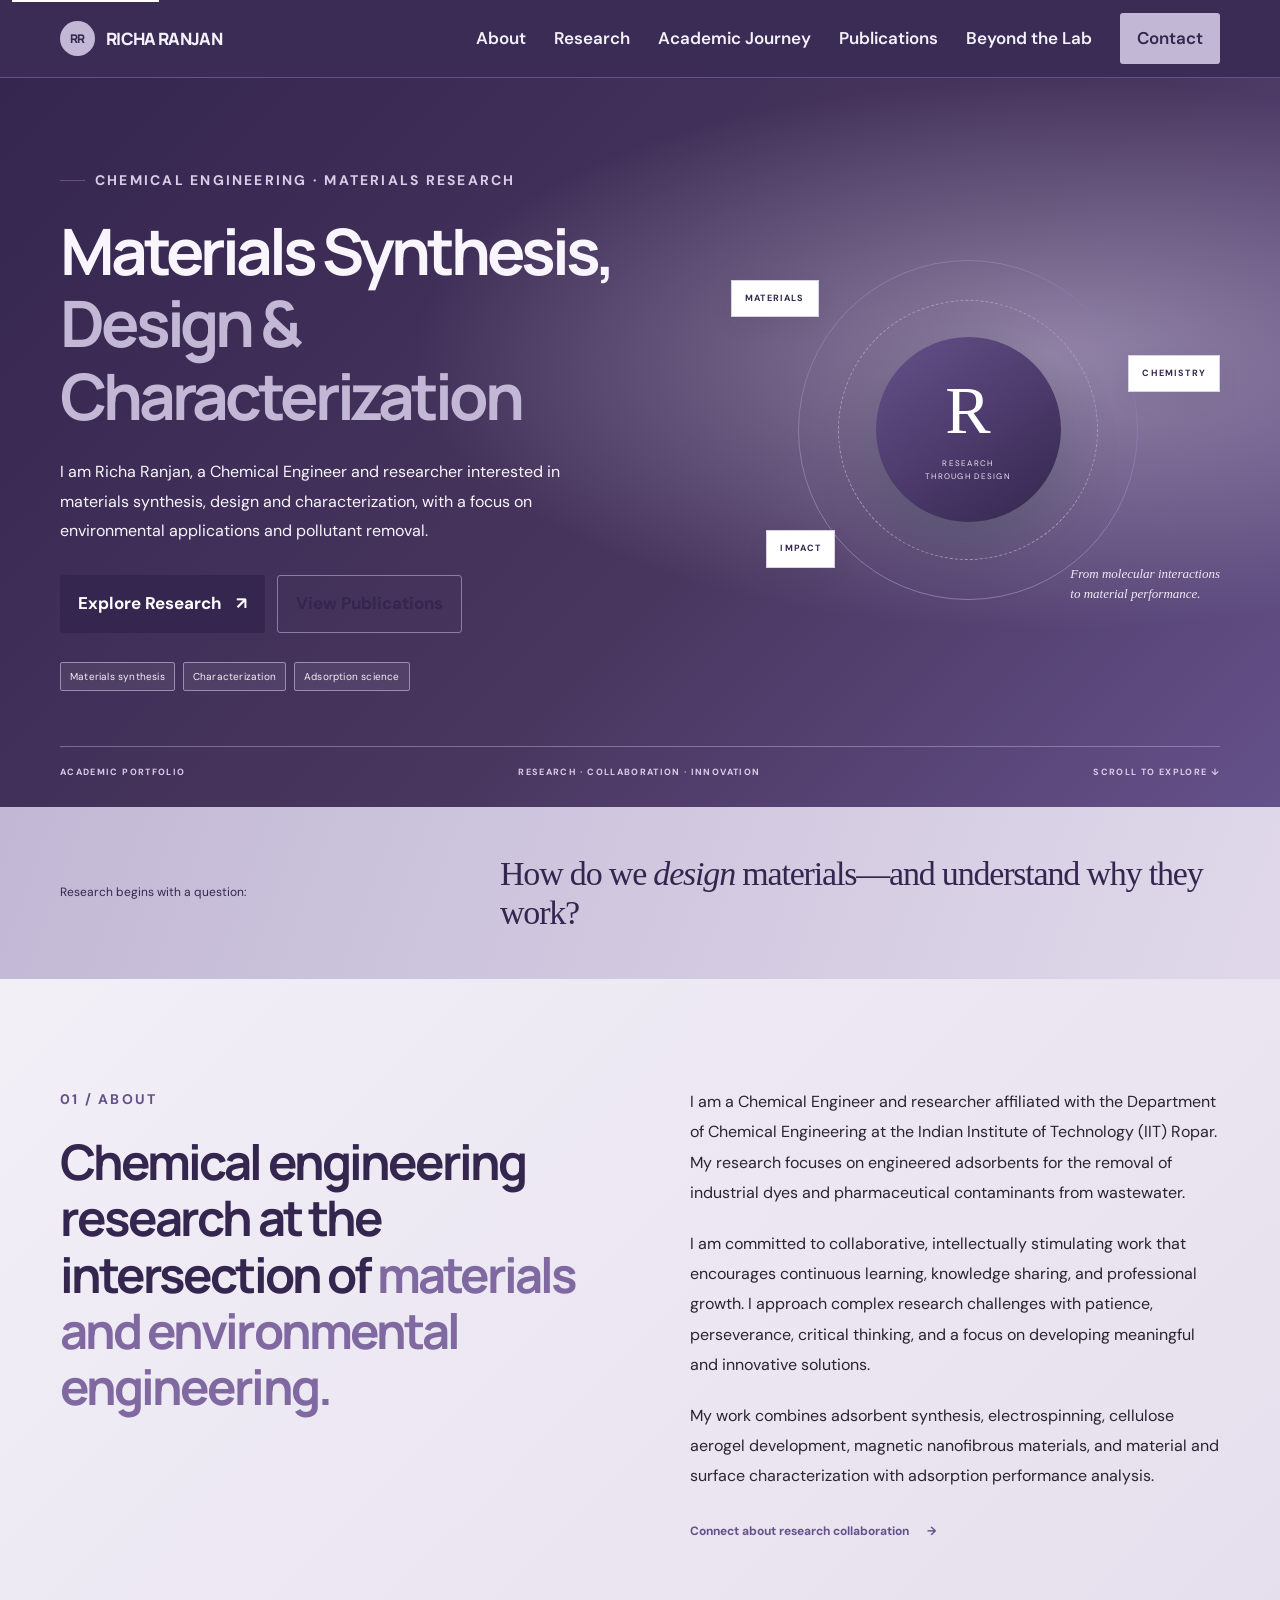
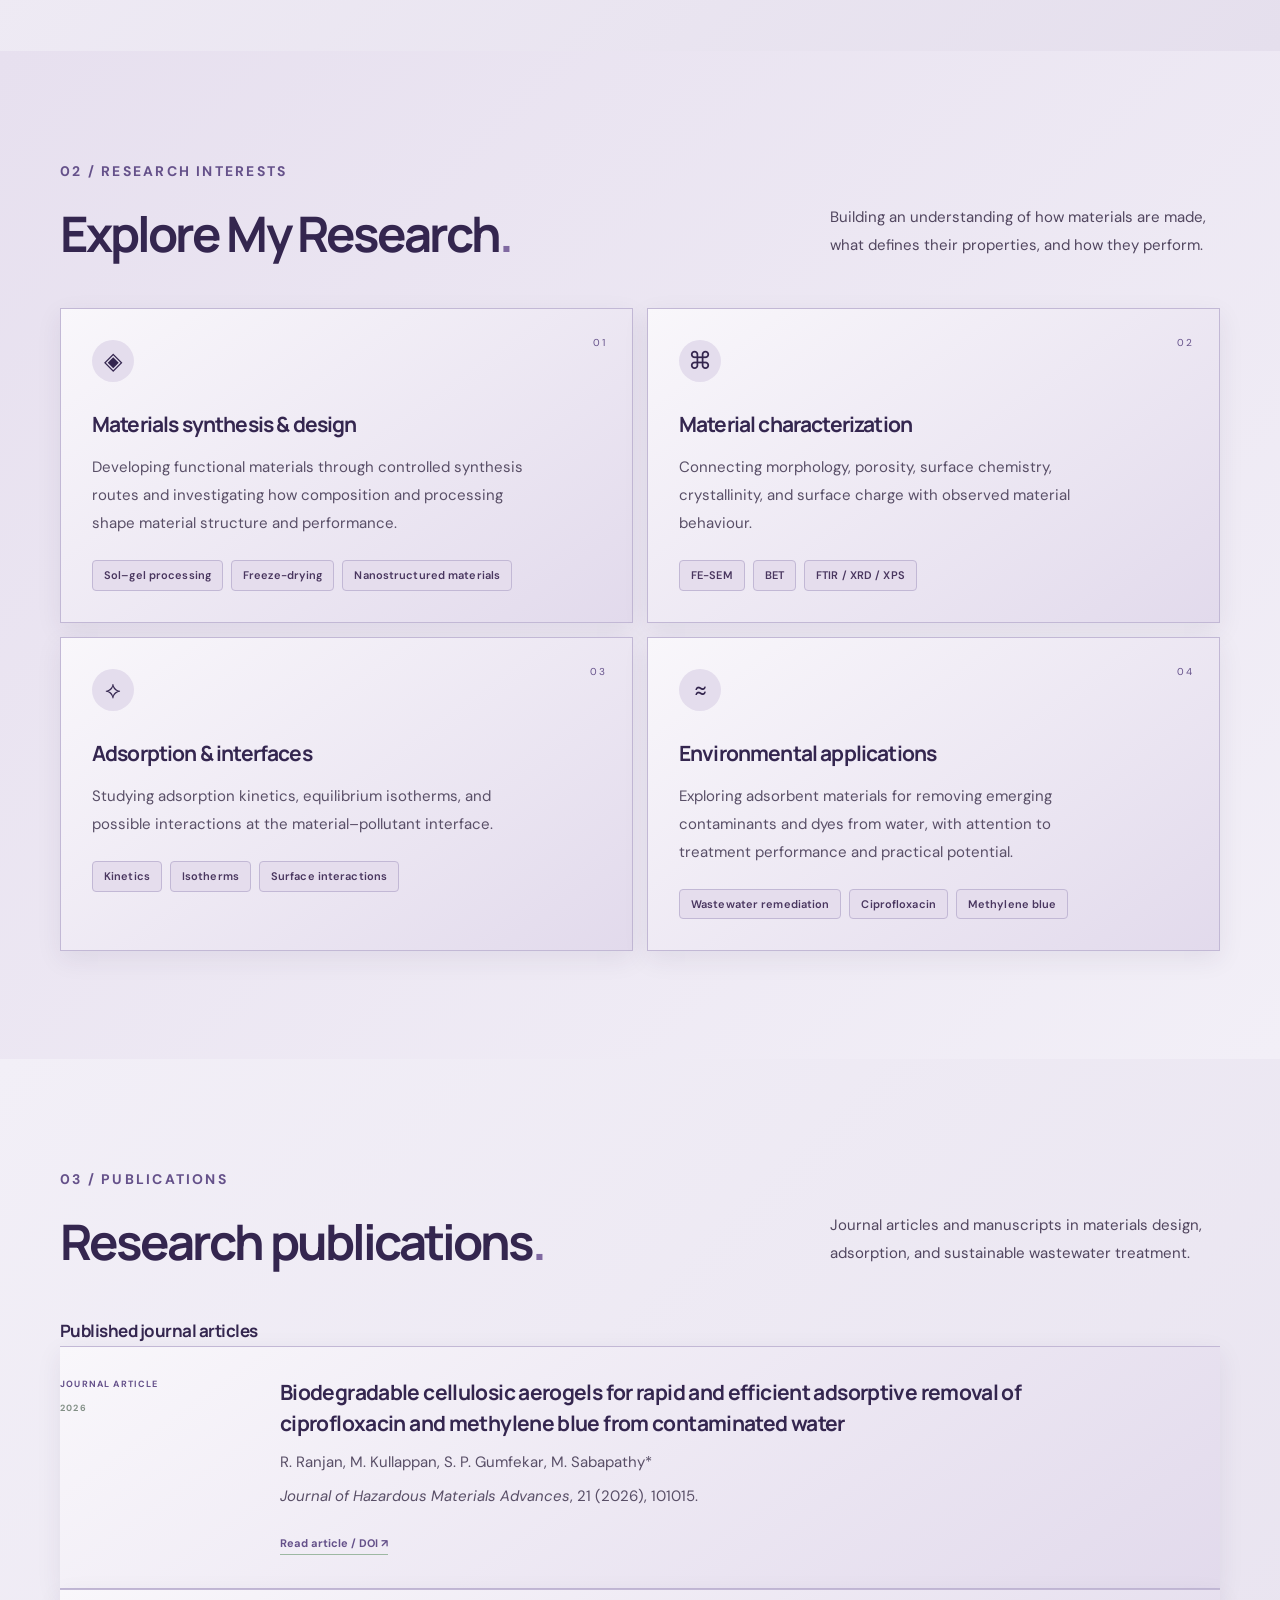
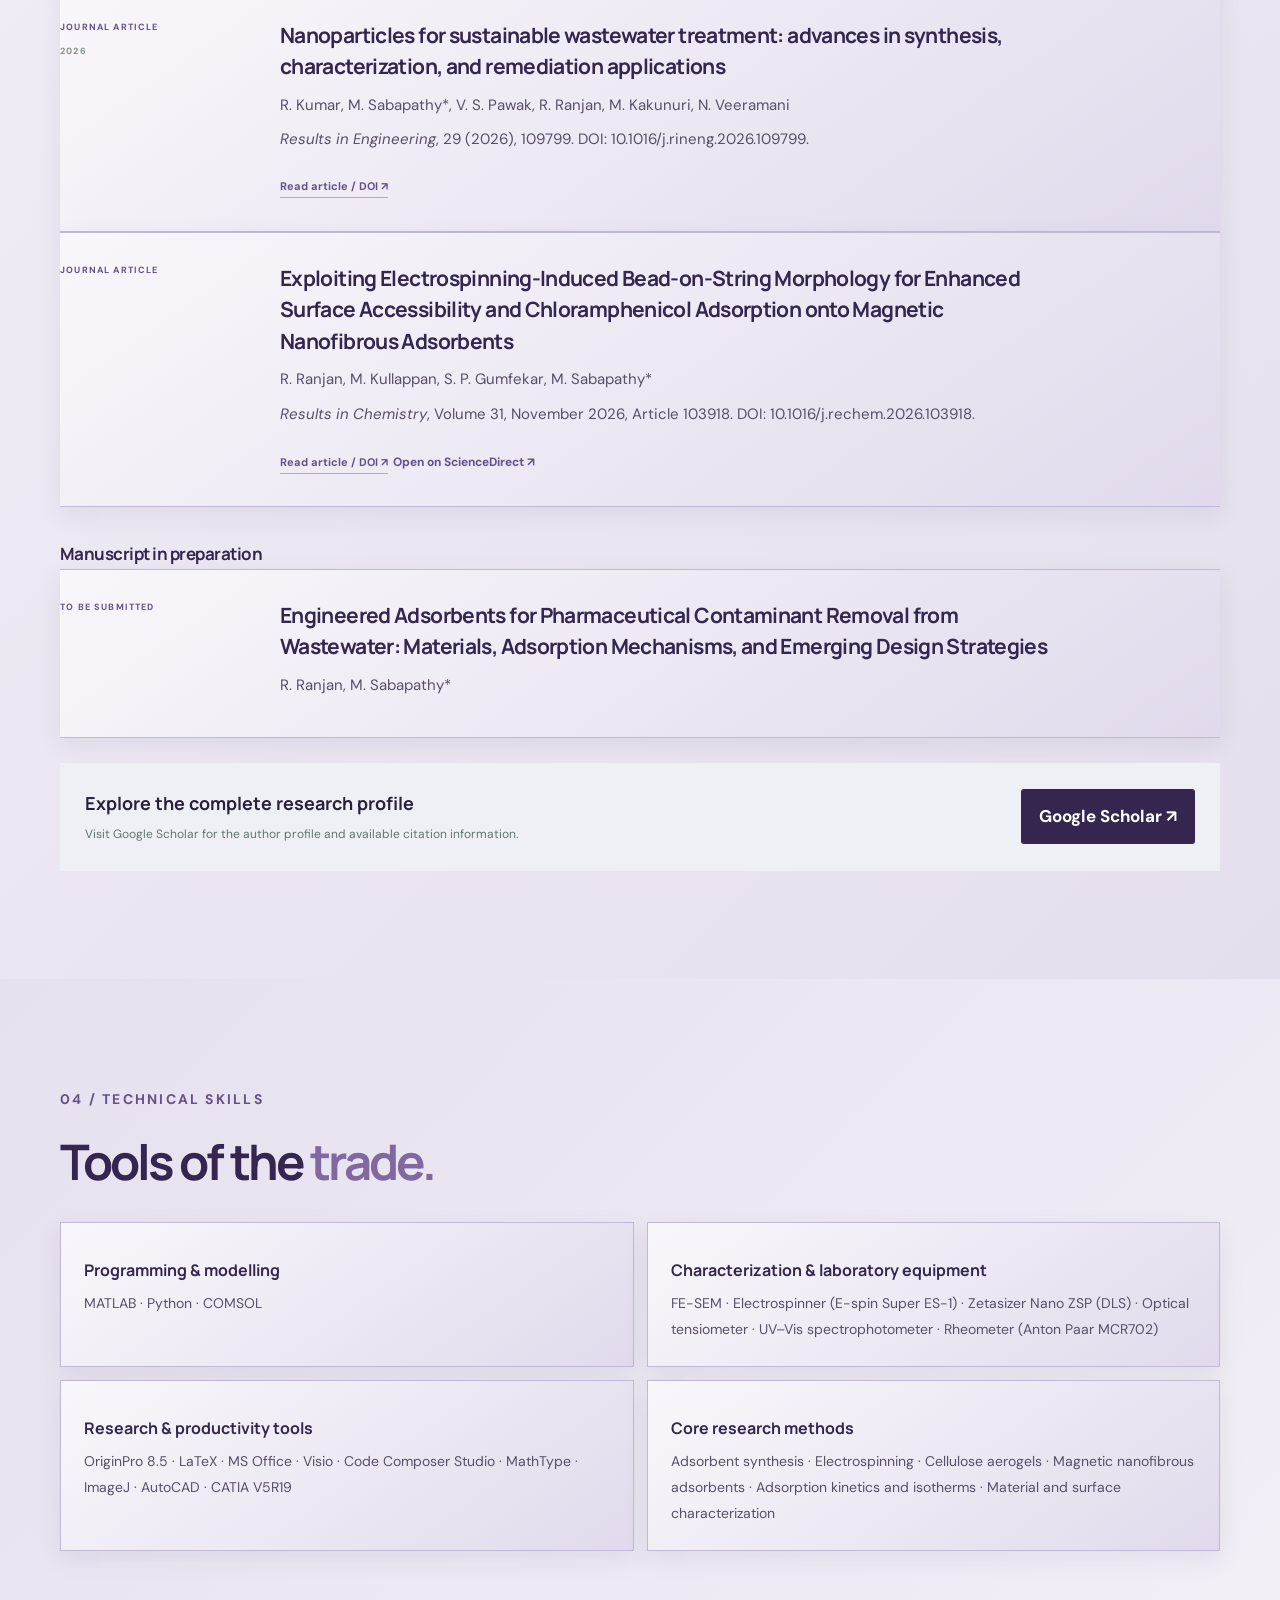
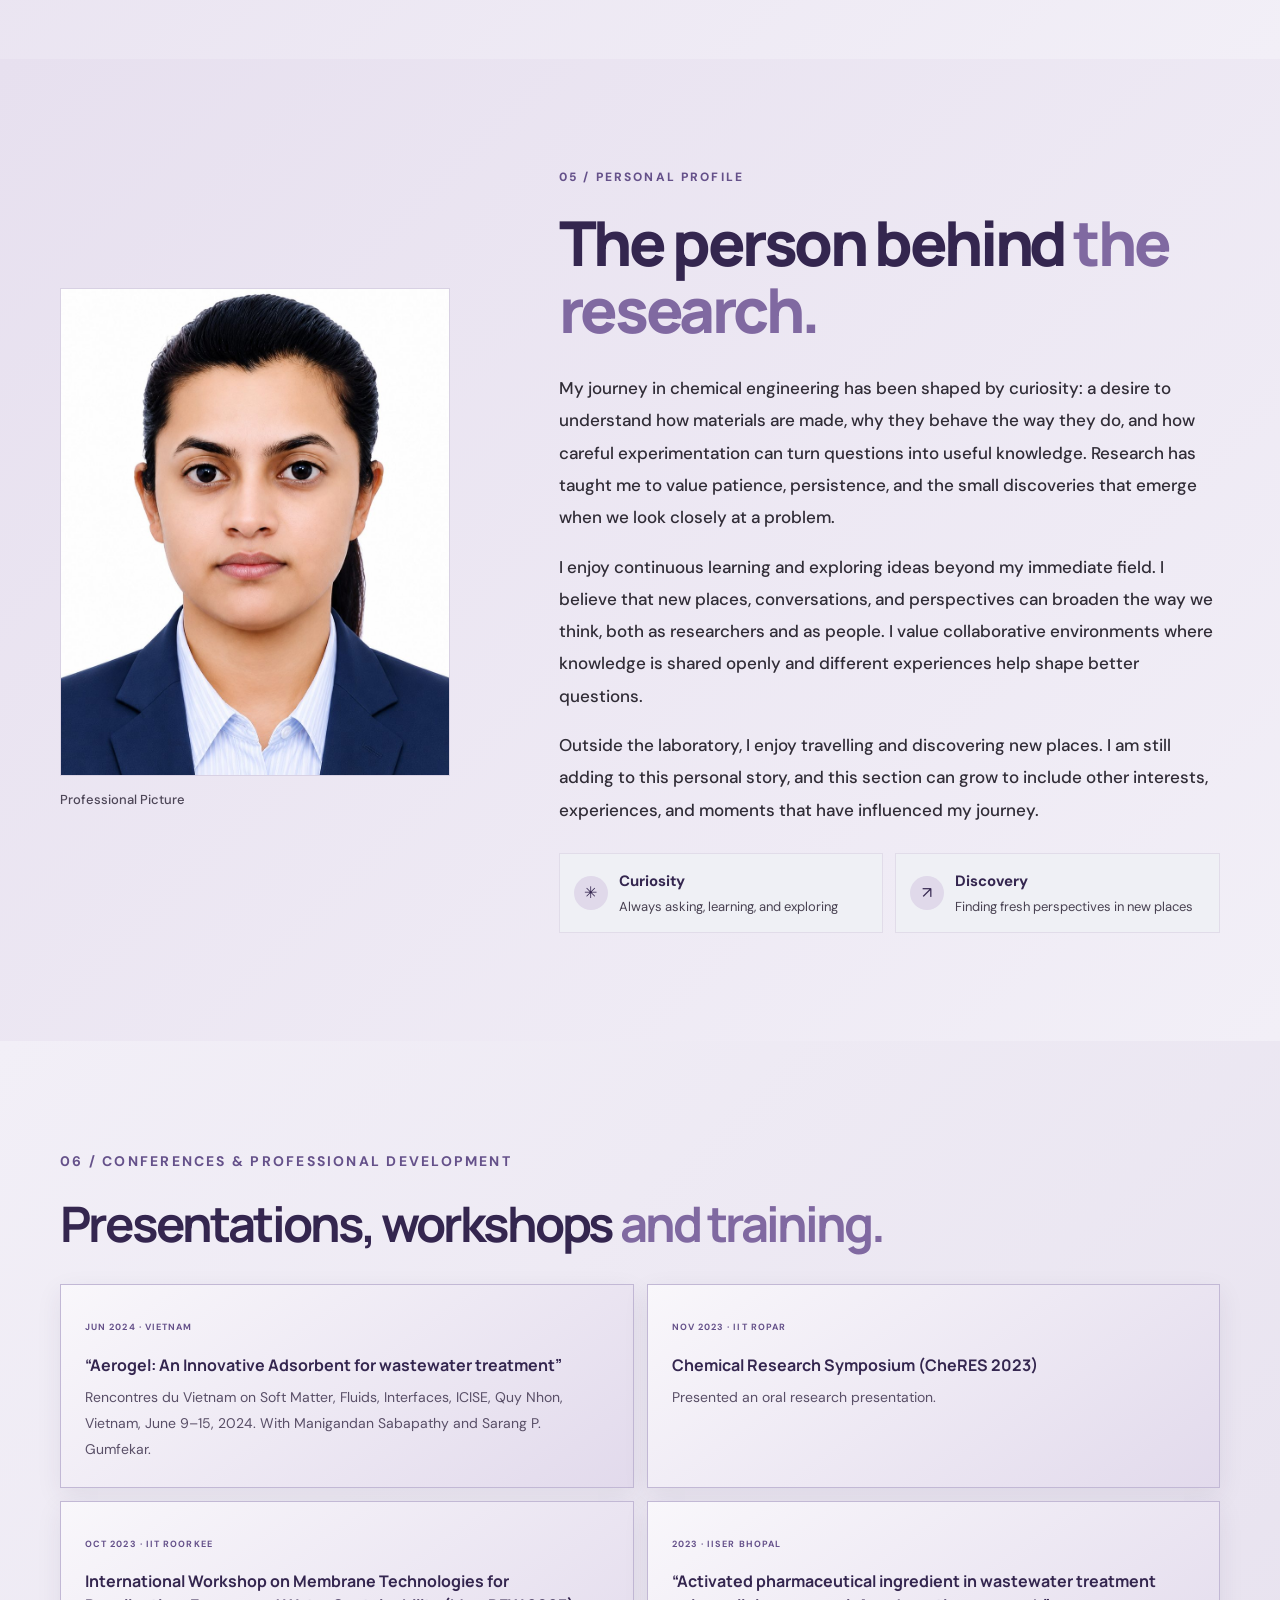
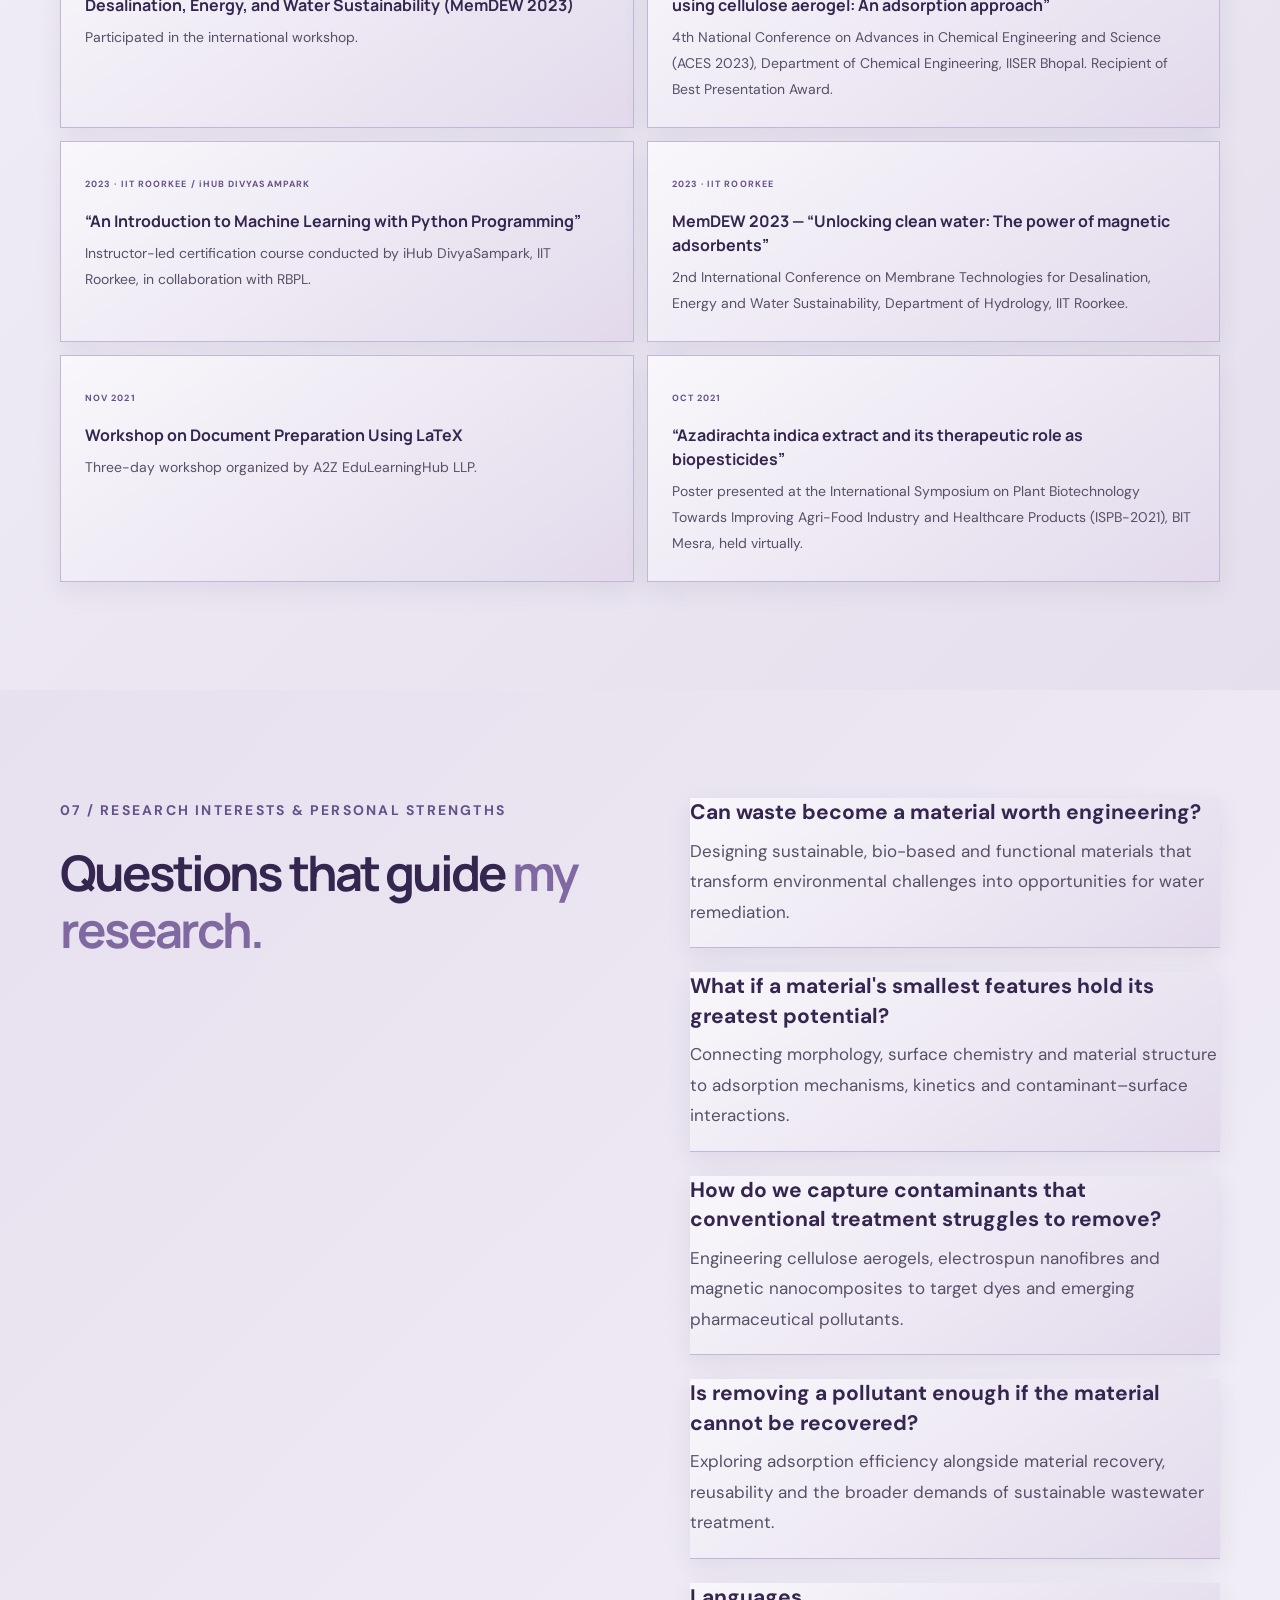
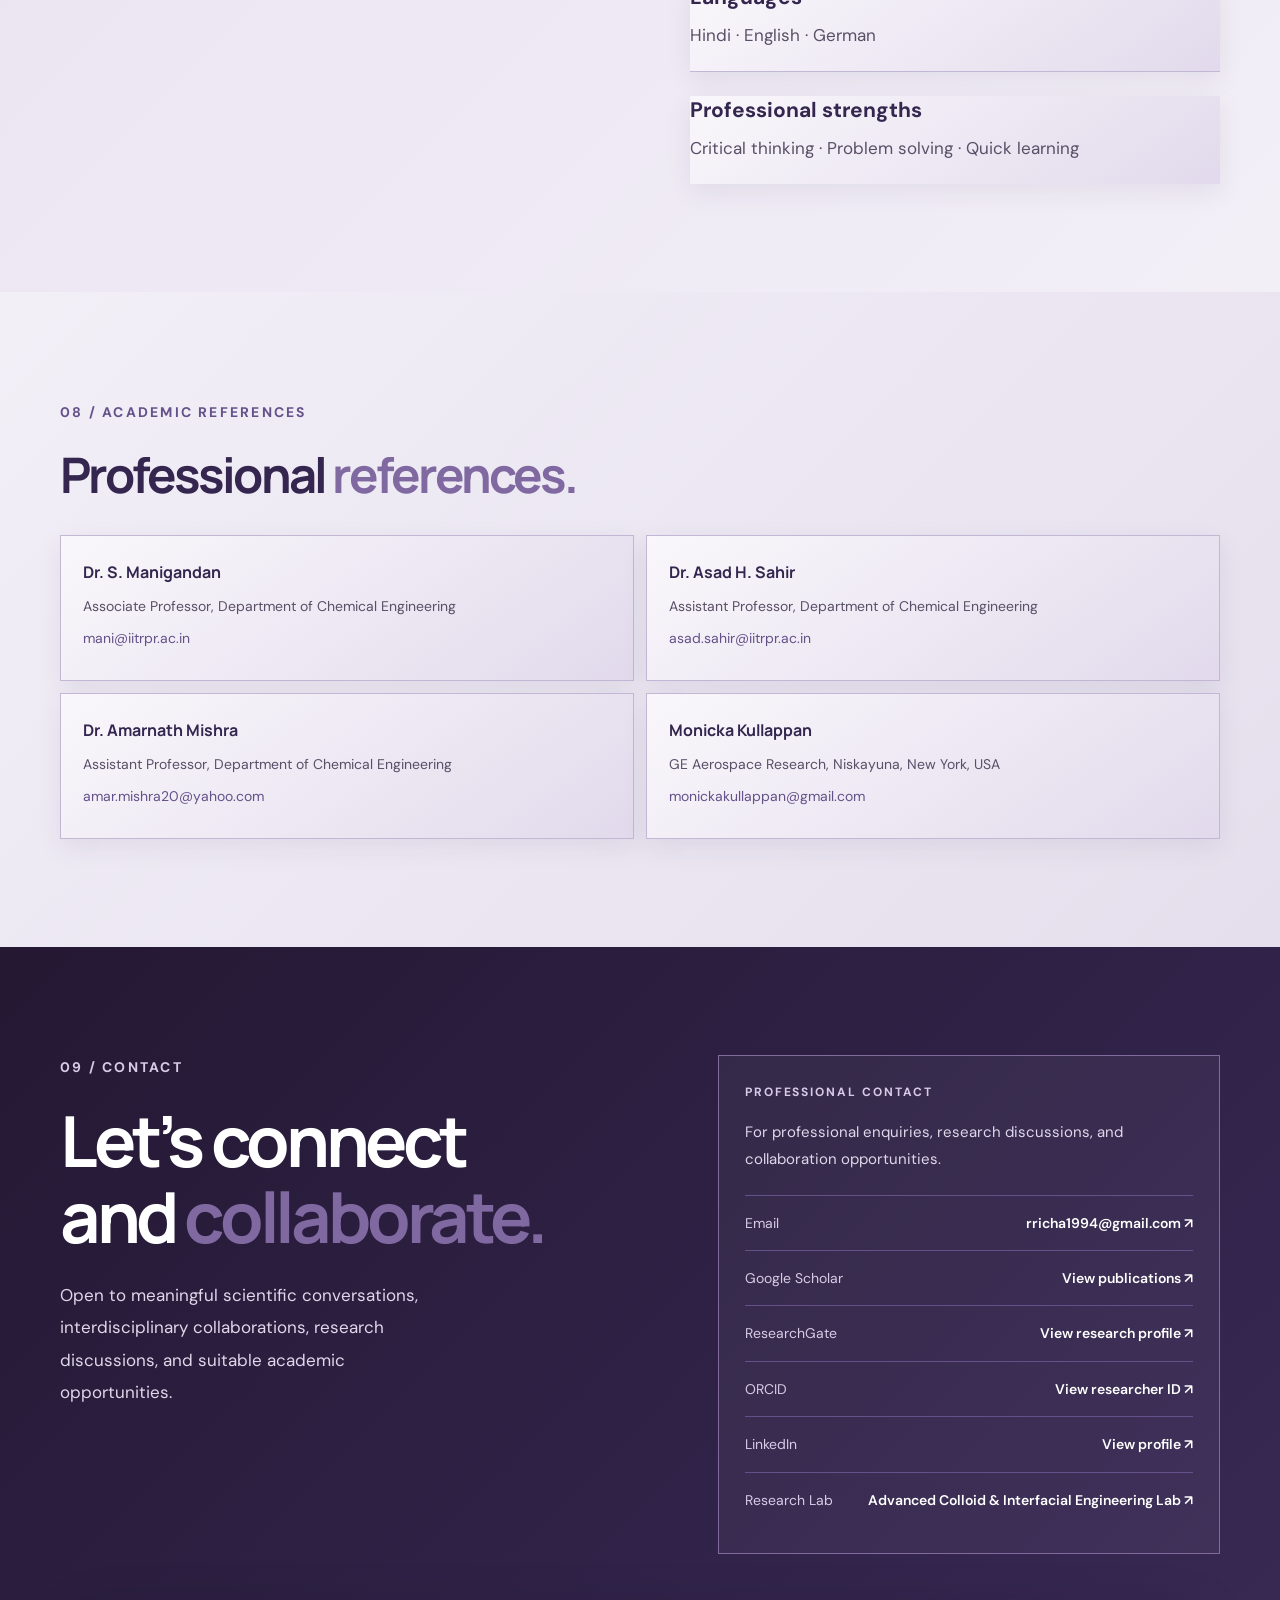
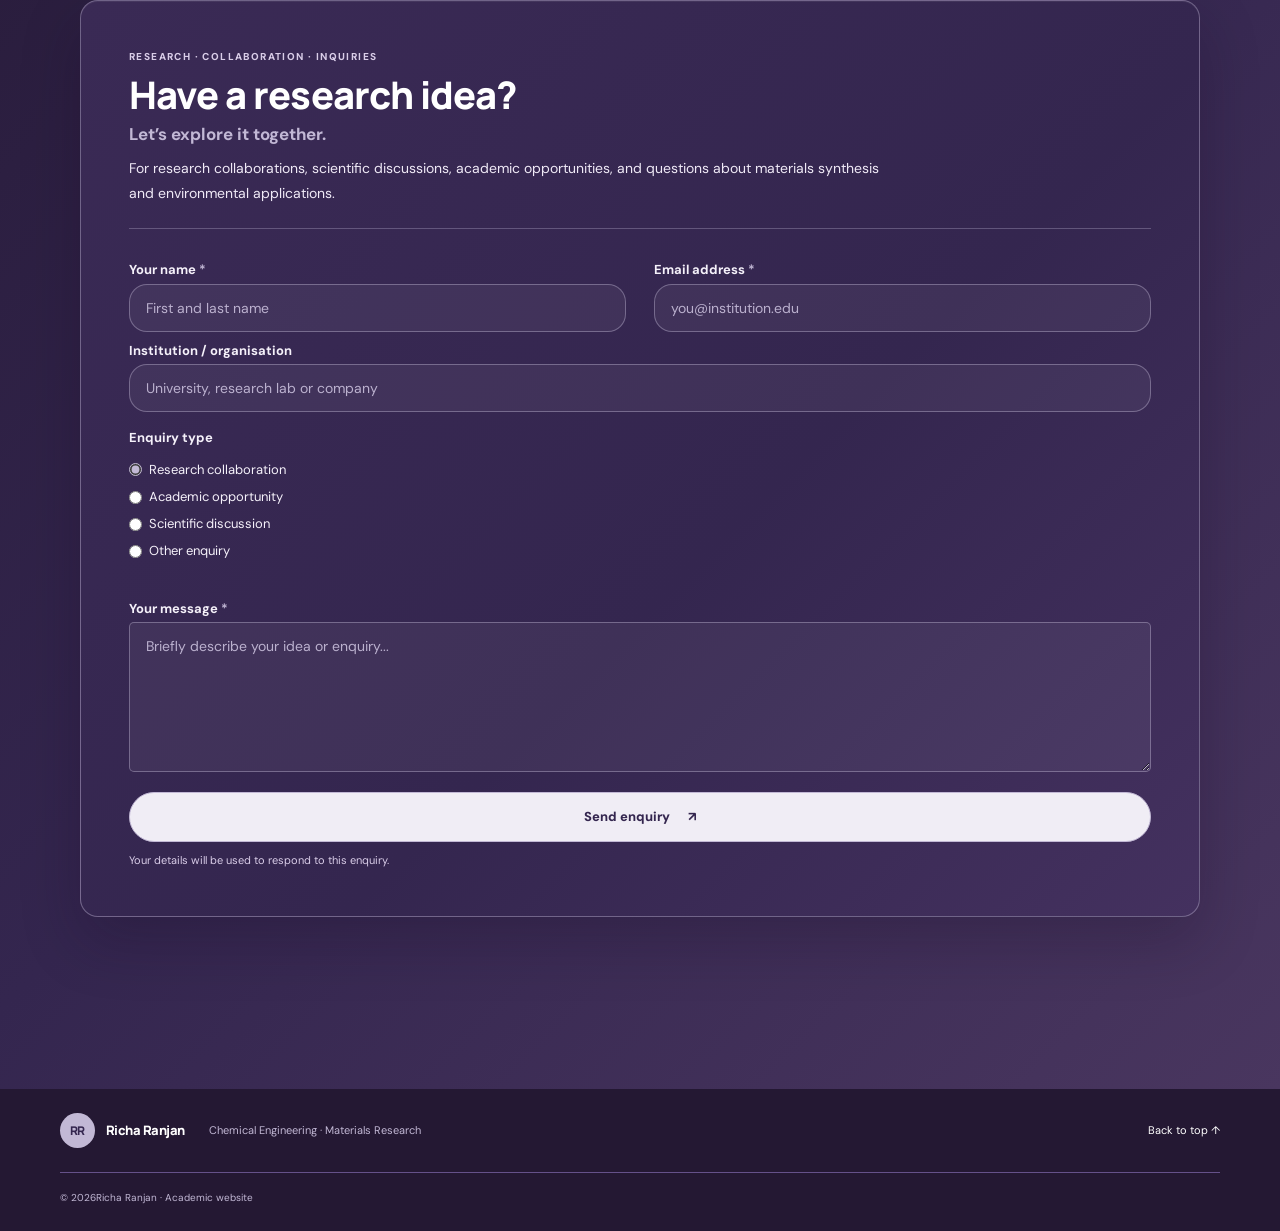
==== commit 60a845c7: "index.html" ====
--- a/index.html
+++ b/index.html
@@ -166,7 +166,7 @@
 <button aria-controls="nav-links" aria-expanded="false" aria-label="Toggle navigation" class="menu-toggle">☰</button>
 <div class="nav-links" id="nav-links">
 <a href="#about">About</a><a href="#research">Research</a><a href="journey.html">Academic Journey</a>
-<a href="#publications">Publications</a><a href="#personal">Personal Profile</a><a href="gallery.html">Beyond the Lab</a><a class="nav-contact" href="#contact">Contact</a>
+<a href="#publications">Publications</a><a href="gallery.html">Beyond the Lab</a><a class="nav-contact" href="#contact">Contact</a>
 </div>
 </nav>
 </header>
@@ -444,7 +444,7 @@
   </div>
 
   <div class="container collaboration-form-wrap" id="collaborate">
-    <form class="collaboration-form" action="https://formspree.io/f/YOUR_FORM_ID" method="POST">
+    <form class="collaboration-form" action="https://formspree.io/f/mgaonwky" method="POST">
       <p class="form-eyebrow">RESEARCH · COLLABORATION · INQUIRIES</p>
       <h3>Have a research idea?</h3>
       <p class="form-subtitle">Let’s explore it together.</p>
@@ -482,4 +482,4 @@
 <footer class="site-footer"><div class="container footer-inner"><a class="brand brand-footer" href="#home"><span class="brand-mark">RR</span><span>Richa Ranjan</span></a><p>Chemical Engineering · Materials Research</p><a class="back-top" href="#home">Back to top ↑</a><small>© <span id="year"></span>Richa Ranjan · Academic website</small></div></footer>
 <script src="script.js"></script>
 </body>
-</html>+</html>
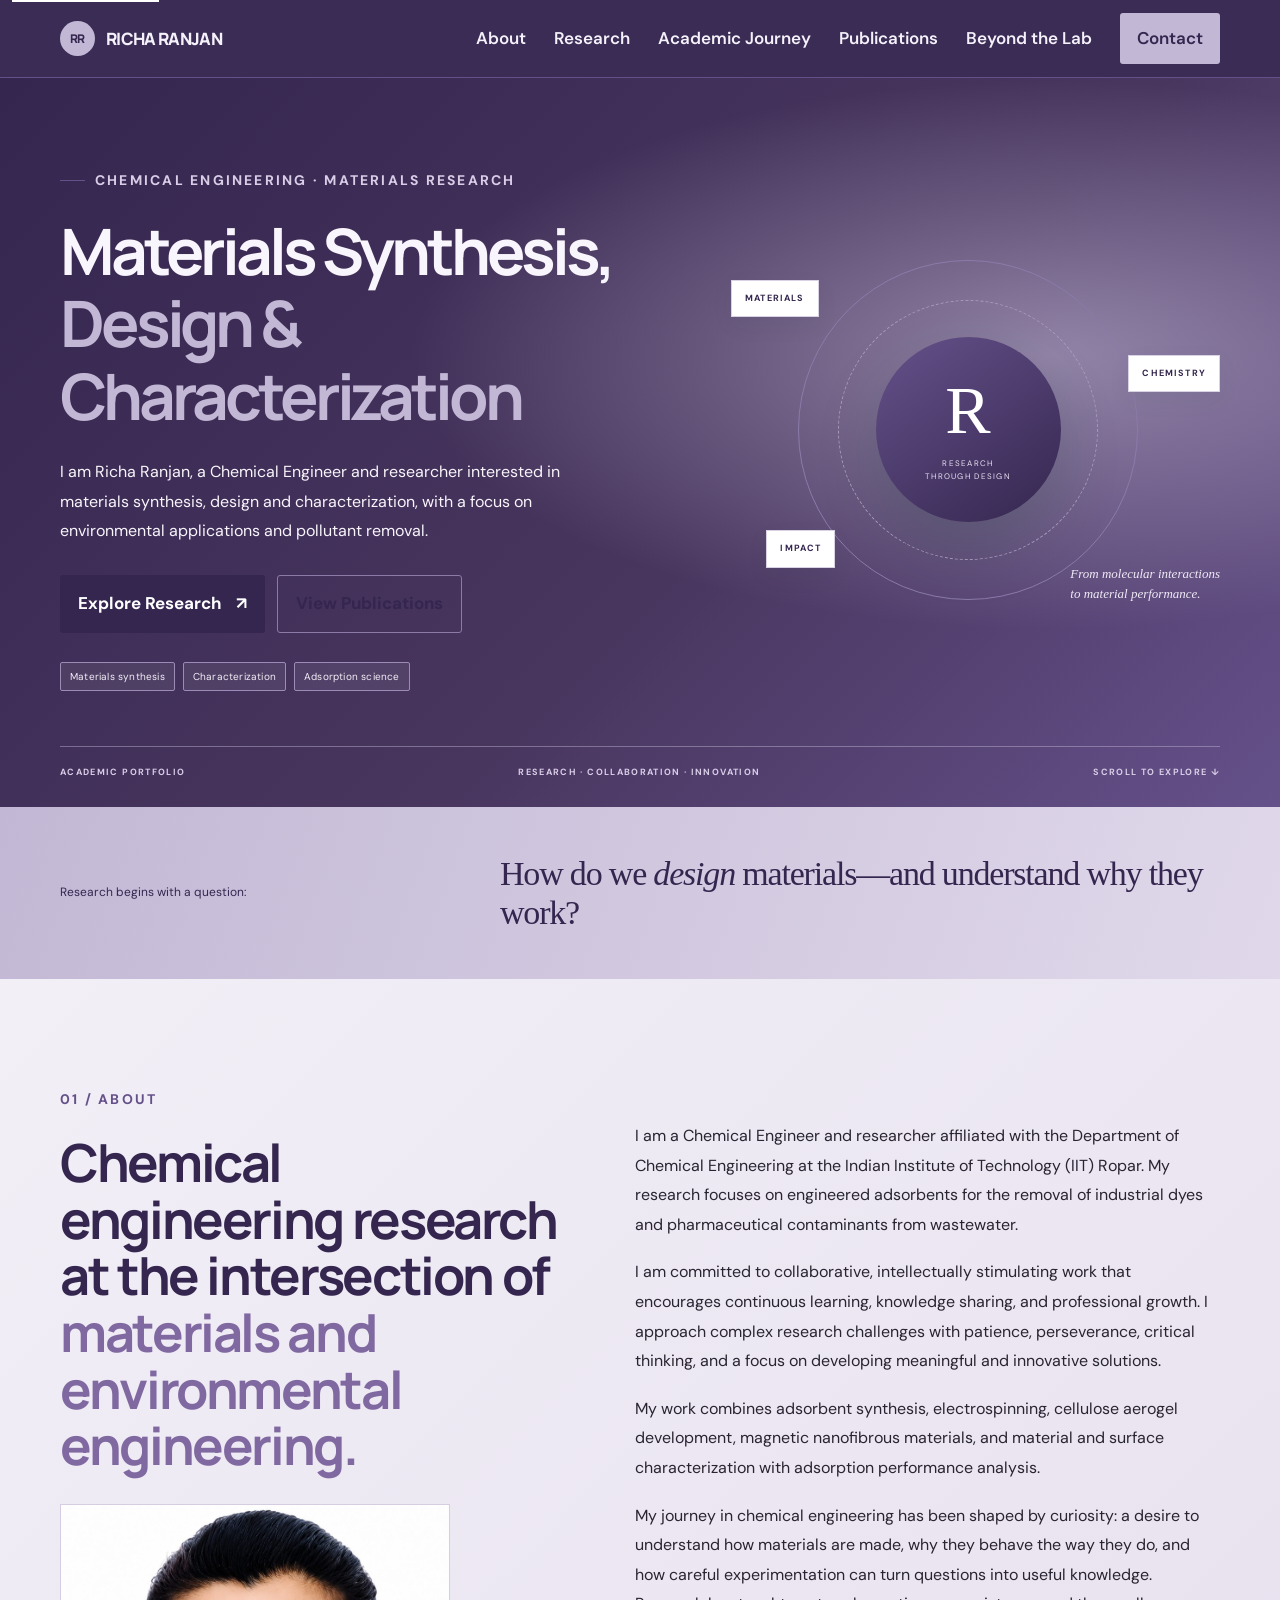
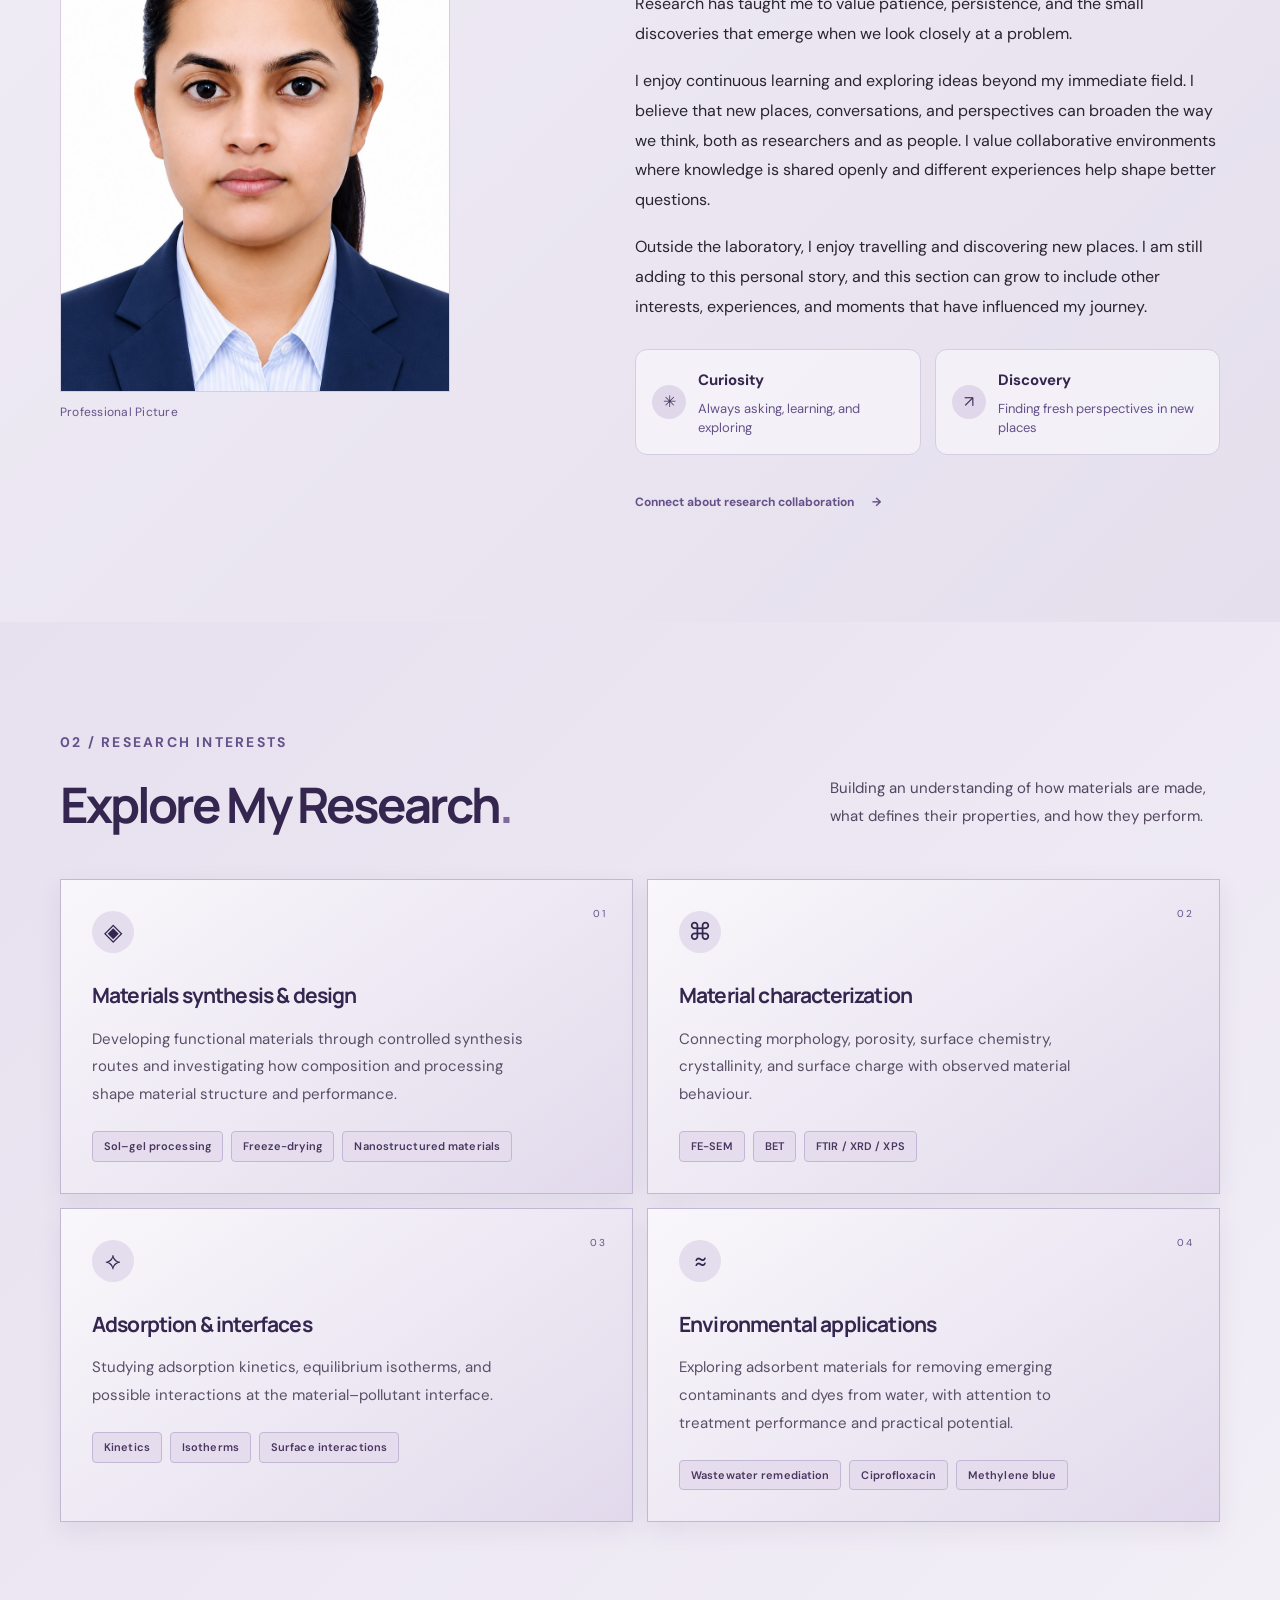
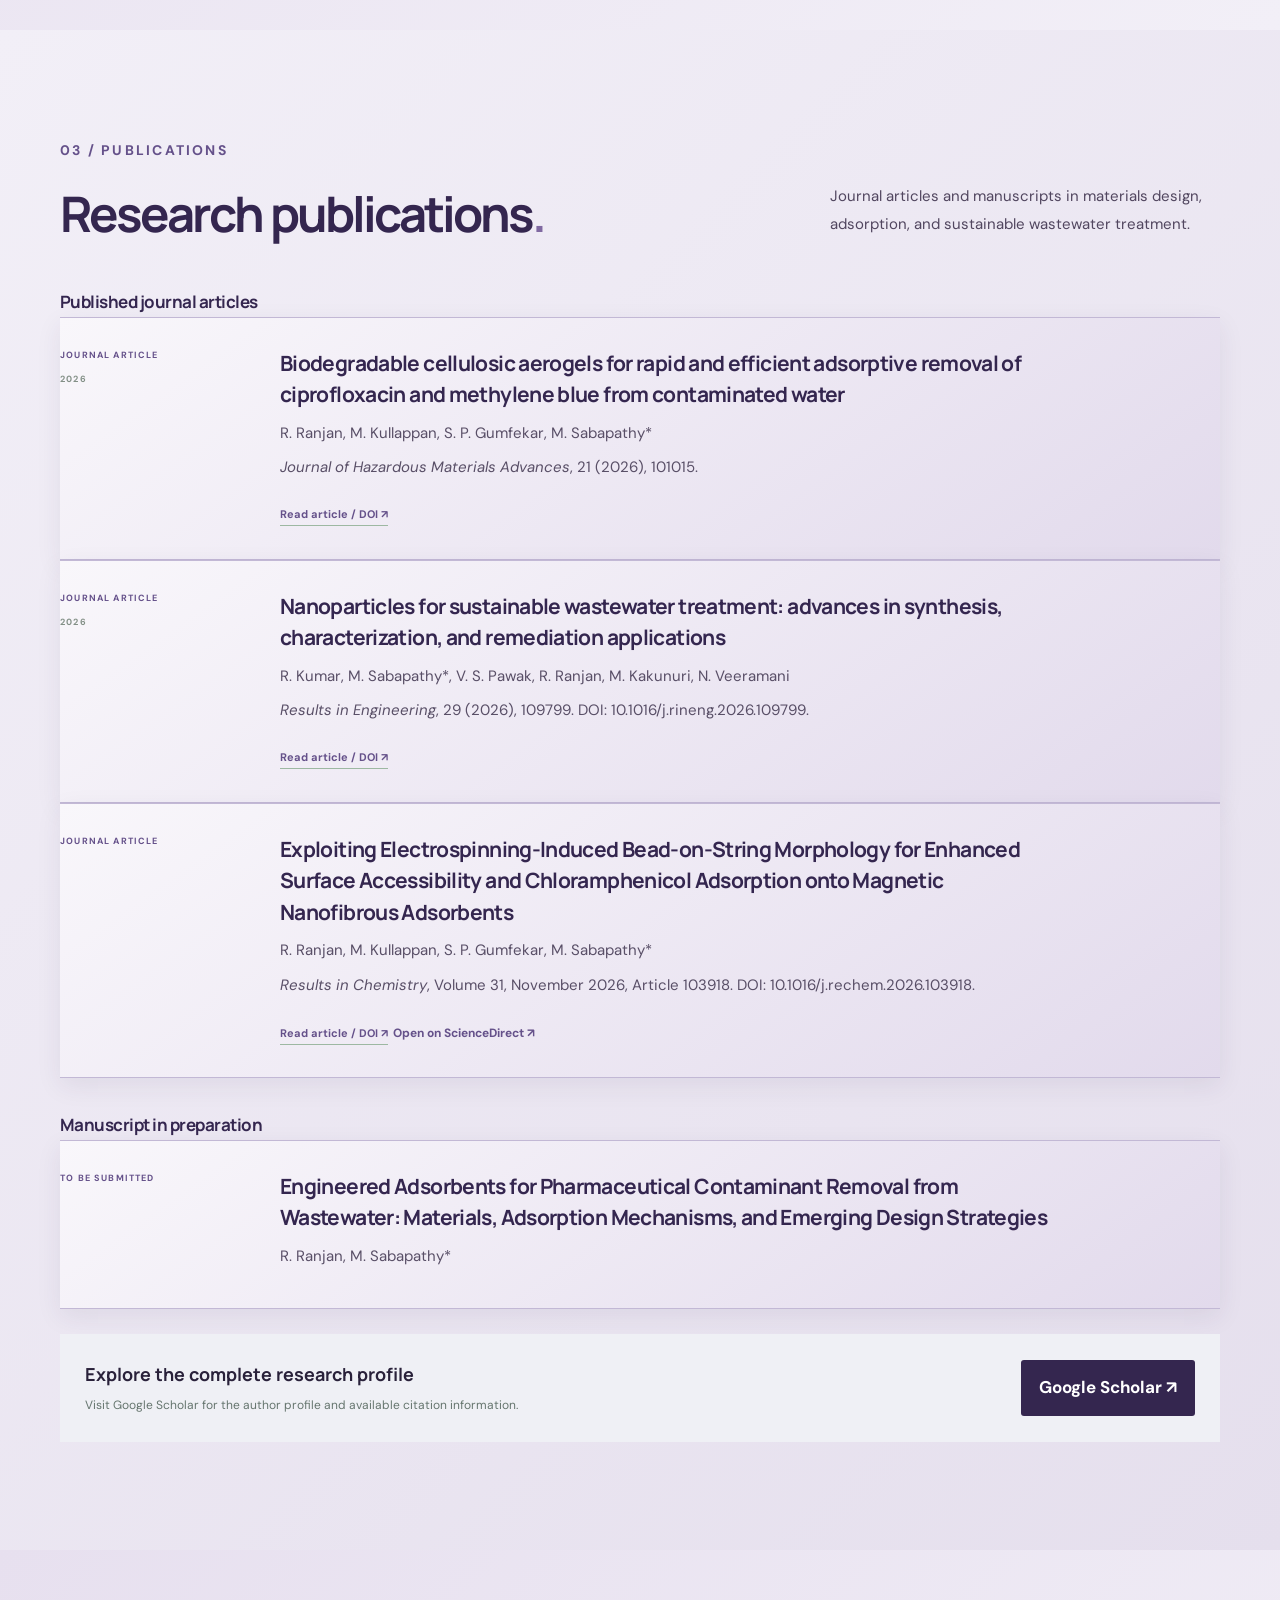
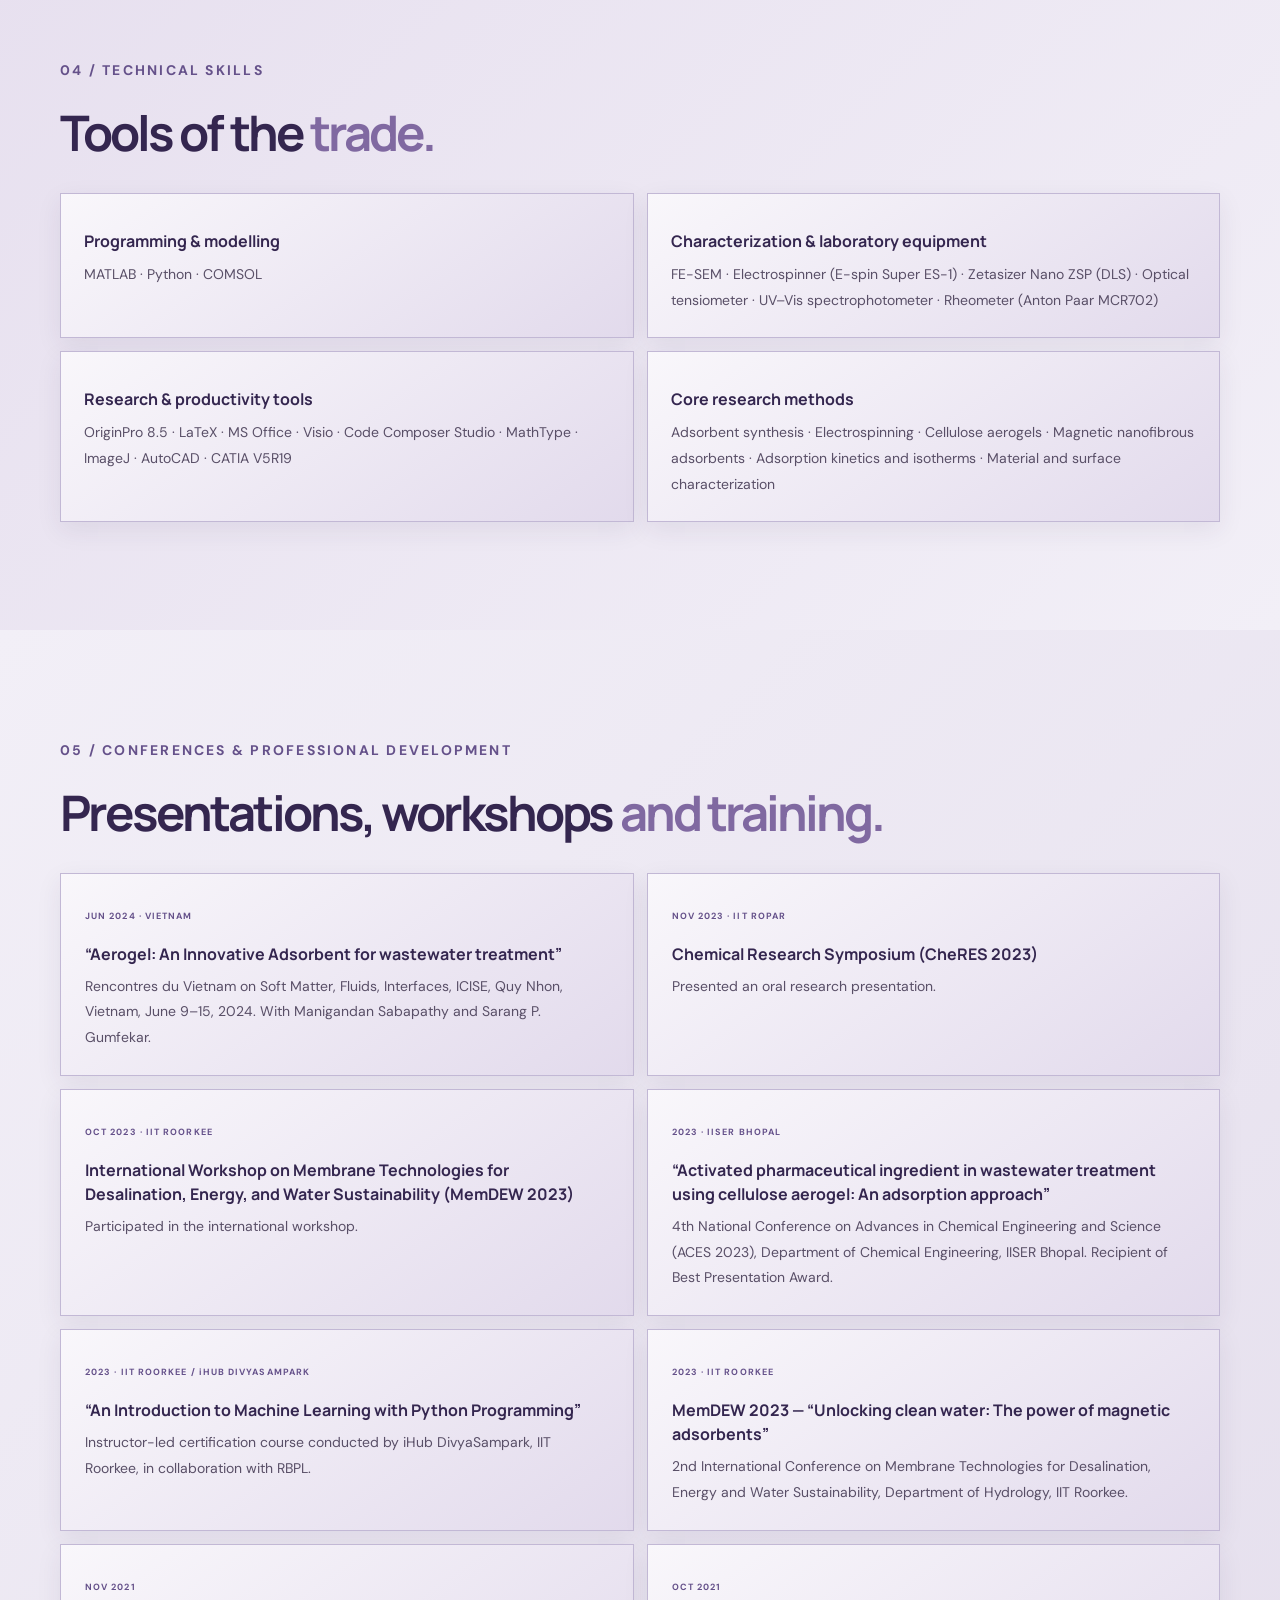
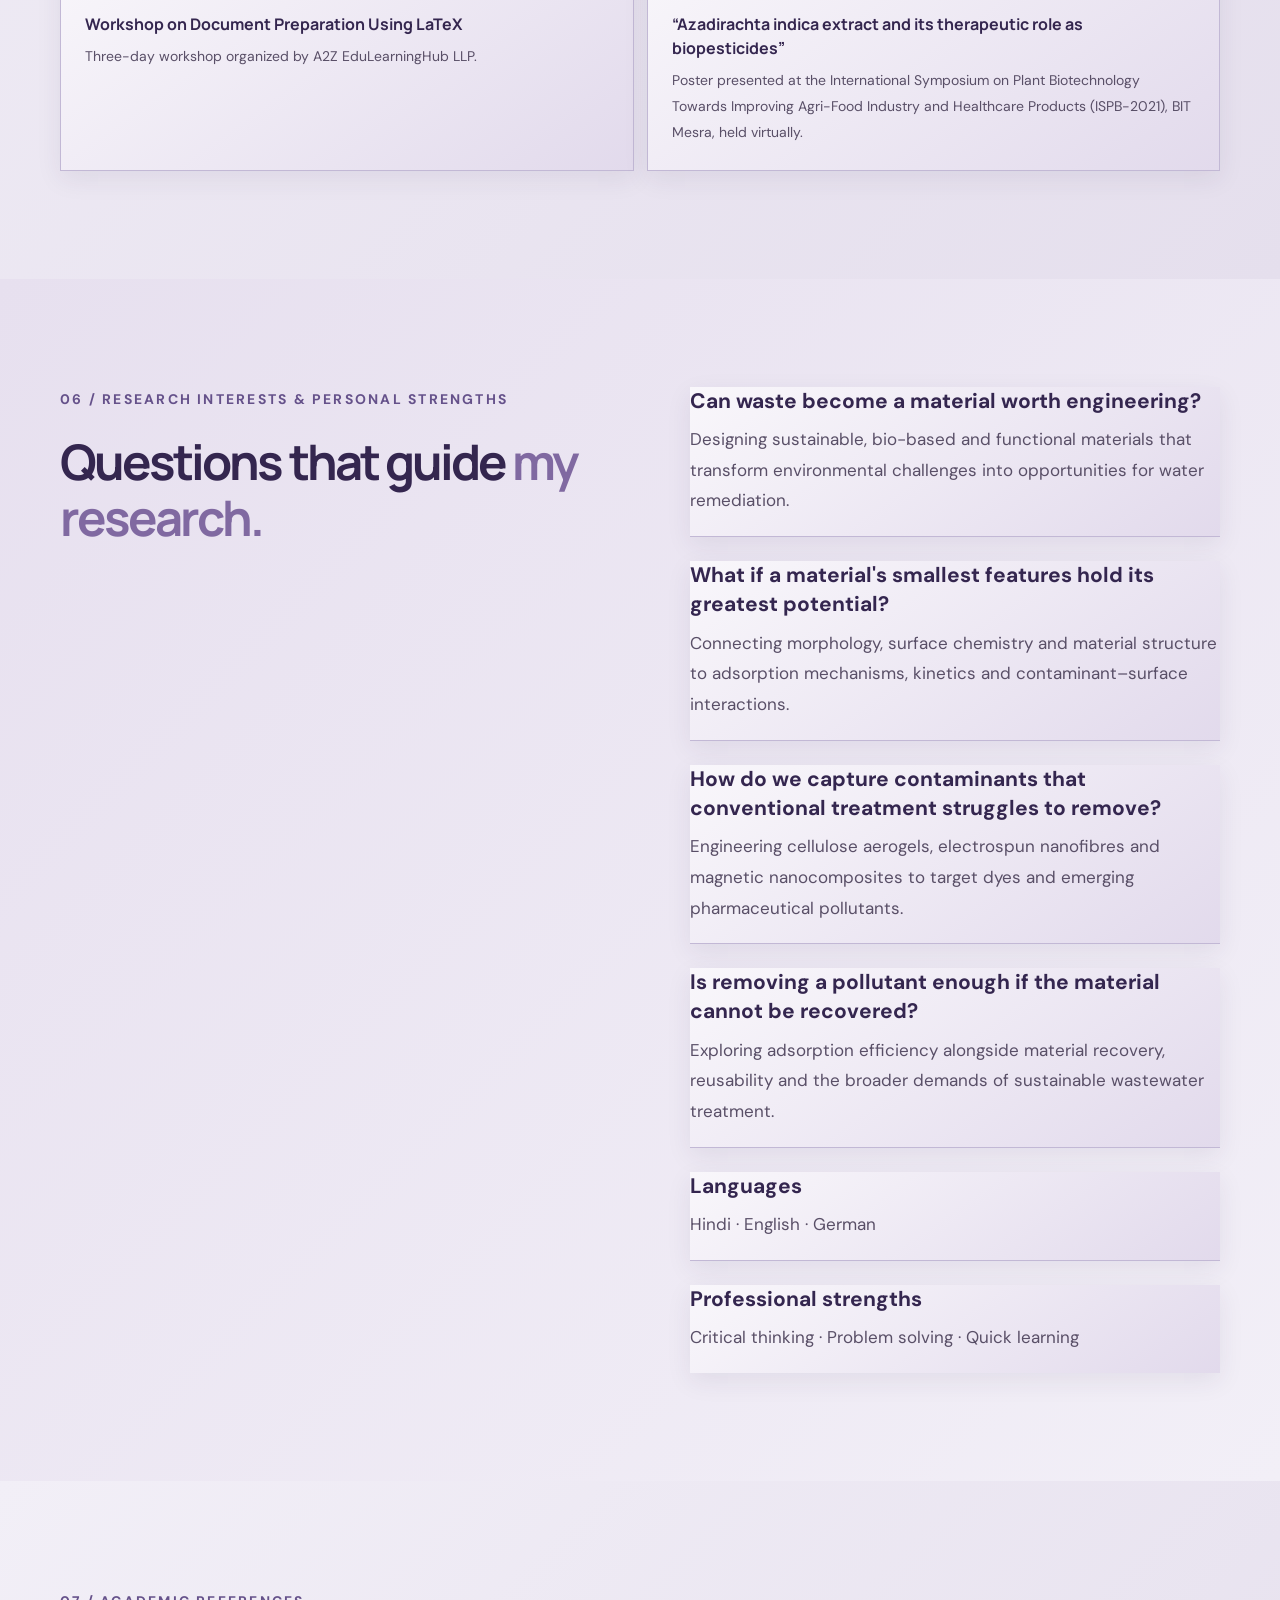
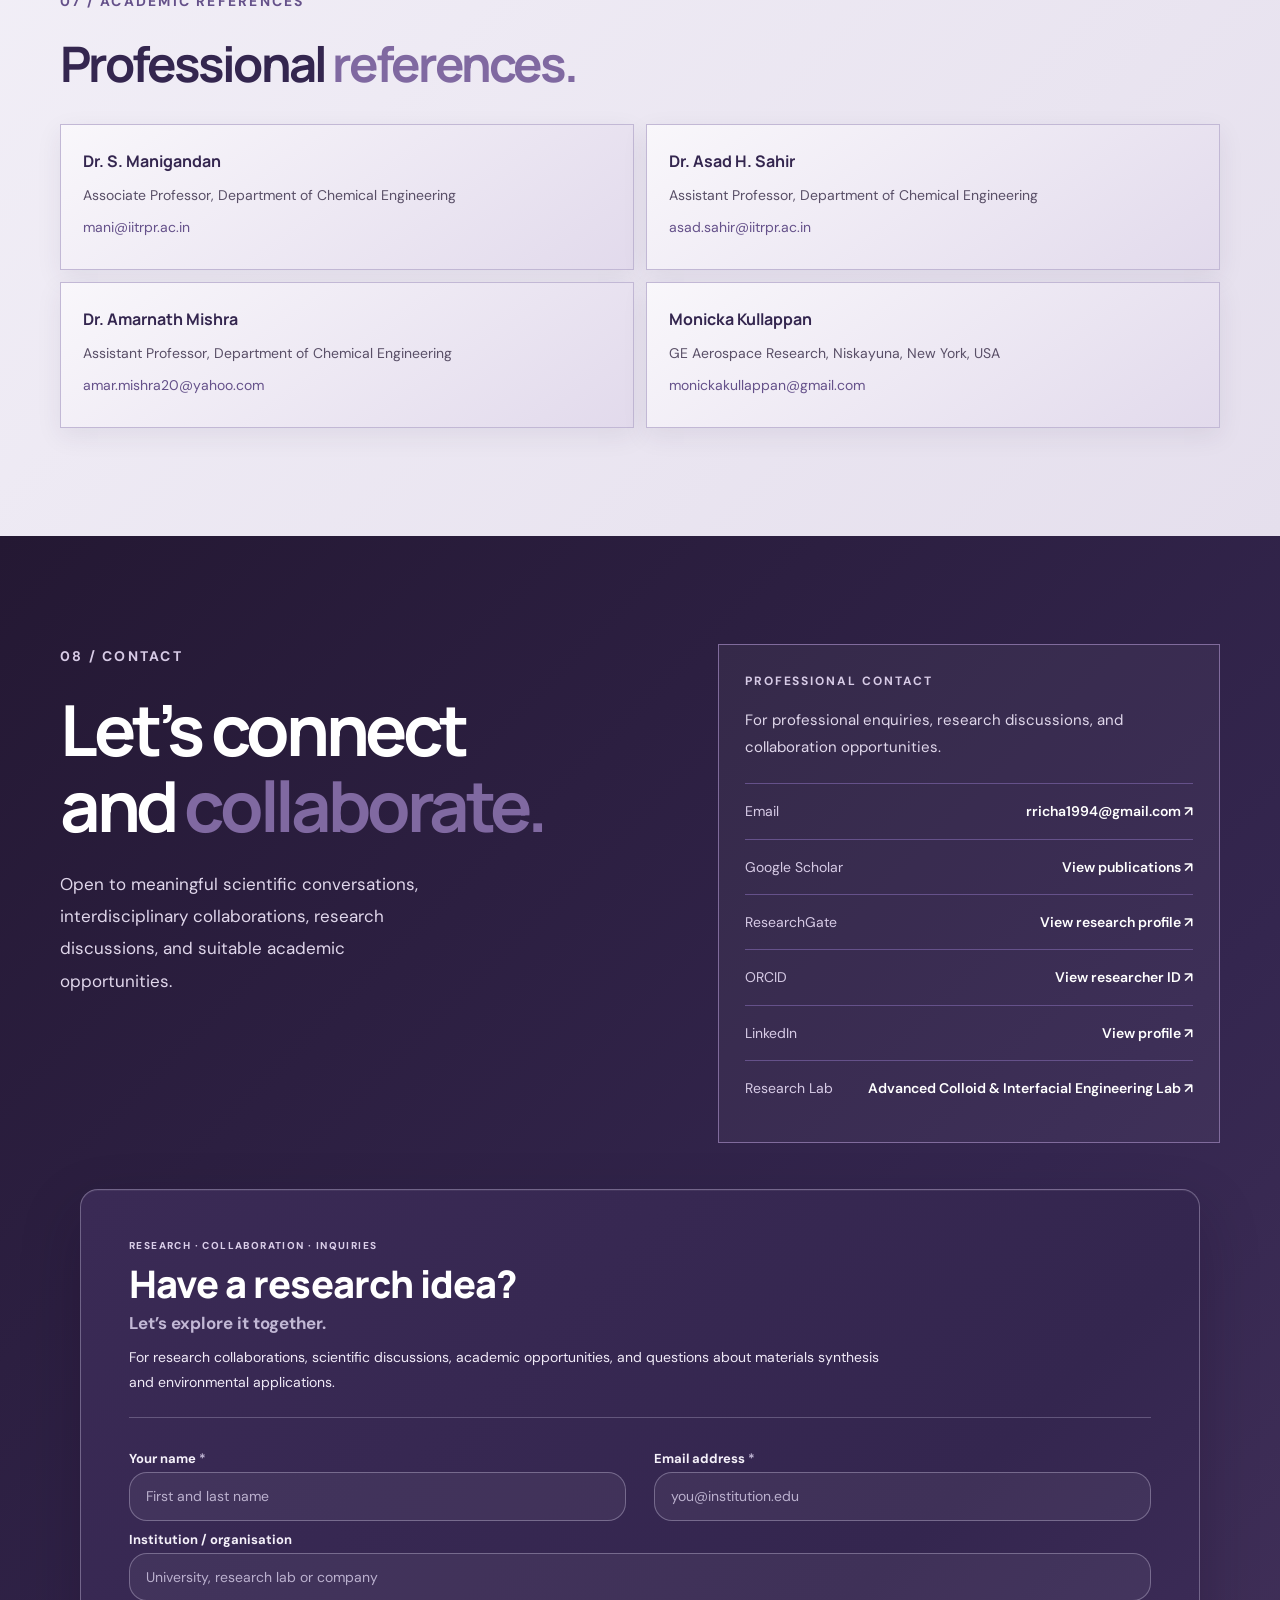
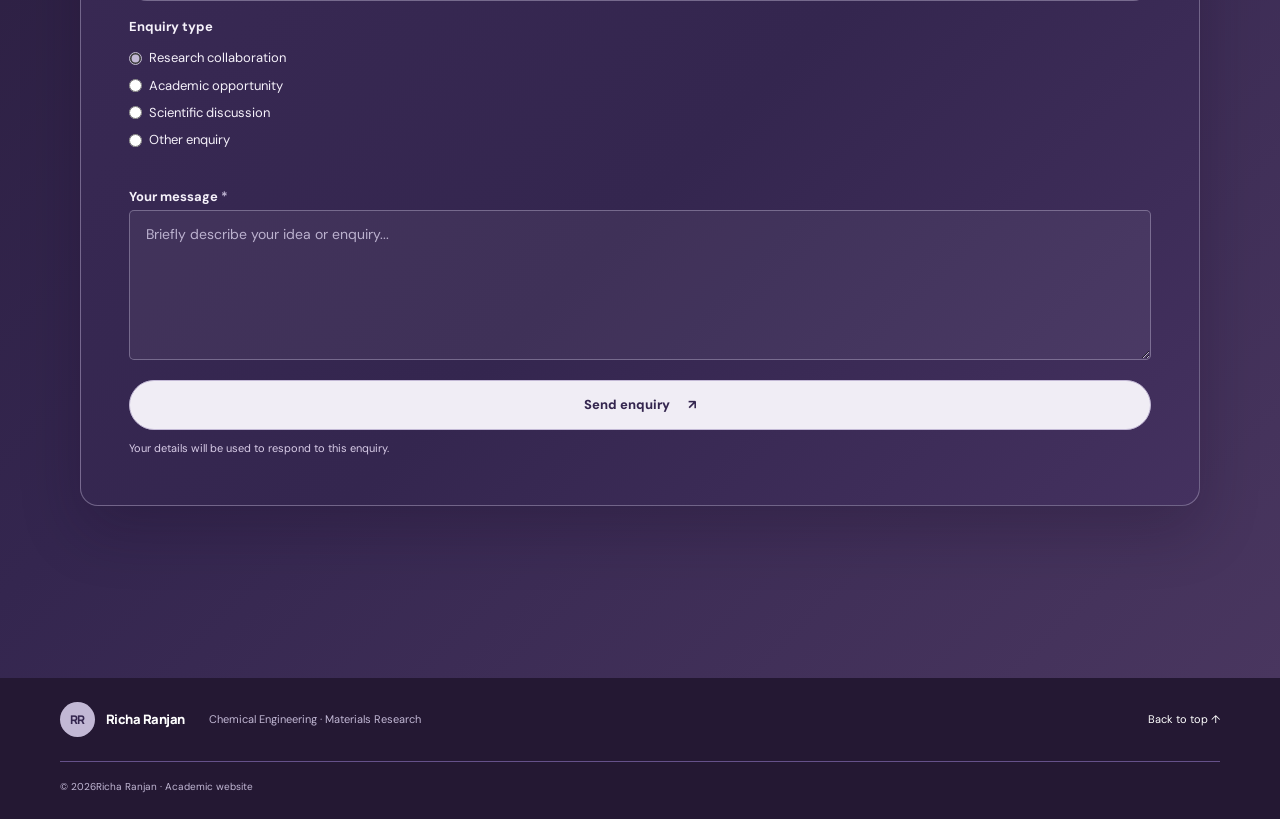
==== commit 261ab758: "Add files via upload" ====
--- a/index.html
+++ b/index.html
@@ -84,6 +84,96 @@
   .home-page .menu-toggle { color:#FFFFFF !important; }
 }
 
+/* Combined About + Personal Profile section */
+.home-page .about-combined-grid {
+  display: grid;
+  grid-template-columns: minmax(0, .92fr) minmax(0, 1.08fr);
+  gap: clamp(36px, 6vw, 84px);
+  align-items: start;
+}
+.home-page .about-combined-visual .section-title {
+  max-width: 620px;
+  margin-bottom: 28px;
+  font-size: clamp(34px, 4.1vw, 54px);
+  line-height: 1.08;
+  letter-spacing: -.045em;
+}
+.home-page .about-portrait {
+  margin: 30px 0 0;
+  max-width: 390px;
+}
+.home-page .about-portrait img {
+  display: block;
+  width: 100%;
+  max-height: 490px;
+  aspect-ratio: 4 / 5;
+  object-fit: cover;
+  object-position: center;
+  border: 1px solid #D6CDE2;
+  background: #F9F7FB;
+}
+.home-page .about-portrait figcaption {
+  margin-top: 10px;
+  color: #65518A;
+  font-size: 12px;
+  letter-spacing: .02em;
+}
+.home-page .about-combined-copy {
+  padding-top: 34px;
+}
+.home-page .about-combined-copy p {
+  margin: 0 0 18px;
+  line-height: 1.85;
+}
+.home-page .about-combined-copy .personal-values {
+  display: grid;
+  grid-template-columns: repeat(2, minmax(0, 1fr));
+  gap: 14px;
+  margin: 28px 0;
+}
+.home-page .about-combined-copy .personal-values > div {
+  display: flex;
+  align-items: center;
+  gap: 12px;
+  padding: 16px;
+  background: rgba(255,255,255,.48);
+  border: 1px solid #D6CDE2;
+  border-radius: 12px;
+}
+.home-page .about-combined-copy .personal-values strong,
+.home-page .about-combined-copy .personal-values small {
+  display: block;
+}
+.home-page .about-combined-copy .personal-values strong {
+  color: #34264F;
+  margin-bottom: 4px;
+}
+.home-page .about-combined-copy .personal-values small {
+  color: #65518A;
+  line-height: 1.5;
+}
+.home-page .about-combined-copy .value-symbol {
+  display: grid;
+  place-items: center;
+  flex: 0 0 34px;
+  width: 34px;
+  height: 34px;
+  border-radius: 50%;
+  background: #E0D8EA;
+  color: #49365F;
+}
+@media (max-width: 800px) {
+  .home-page .about-combined-grid {
+    grid-template-columns: 1fr;
+    gap: 28px;
+  }
+  .home-page .about-combined-copy { padding-top: 0; }
+  .home-page .about-portrait { max-width: 340px; }
+}
+@media (max-width: 520px) {
+  .home-page .about-combined-copy .personal-values { grid-template-columns: 1fr; }
+}
+
 /* Collaboration form — wider, balanced, and scoped to index.html only */
 .home-page #collaborate.collaboration-form-wrap {
   width: min(calc(100% - 64px), 1120px) !important;
@@ -198,19 +288,31 @@
 <h2>How do we <em>design</em> materials—and understand why they work?</h2>
 </div>
 </section>
-<section class="section section-light" id="about">
-<div class="container two-column">
-<div>
-<p class="eyebrow">01 / ABOUT</p>
-<h2 class="section-title">Chemical engineering research at the intersection of <span>materials and environmental engineering.</span></h2>
-</div>
-<div class="body-copy">
-<p>I am a Chemical Engineer and researcher affiliated with the Department of Chemical Engineering at the Indian Institute of Technology (IIT) Ropar. My research focuses on engineered adsorbents for the removal of industrial dyes and pharmaceutical contaminants from wastewater.</p>
-<p>I am committed to collaborative, intellectually stimulating work that encourages continuous learning, knowledge sharing, and professional growth. I approach complex research challenges with patience, perseverance, critical thinking, and a focus on developing meaningful and innovative solutions.</p>
-<p>My work combines adsorbent synthesis, electrospinning, cellulose aerogel development, magnetic nanofibrous materials, and material and surface characterization with adsorption performance analysis.</p>
-<a class="text-link" href="#contact">Connect about research collaboration <span>→</span></a>
-</div>
-</div>
+<section class="section section-light about-combined" id="about">
+  <div class="container about-combined-grid">
+    <div class="about-combined-visual">
+      <p class="eyebrow">01 / ABOUT</p>
+      <h2 class="section-title">Chemical engineering research at the intersection of <span>materials and environmental engineering.</span></h2>
+      <figure class="about-portrait">
+        <img src="1q.jpg" alt="Richa Ranjan — professional portrait" loading="lazy">
+        <figcaption>Professional Picture</figcaption>
+      </figure>
+    </div>
+
+    <div class="body-copy about-combined-copy">
+      <p>I am a Chemical Engineer and researcher affiliated with the Department of Chemical Engineering at the Indian Institute of Technology (IIT) Ropar. My research focuses on engineered adsorbents for the removal of industrial dyes and pharmaceutical contaminants from wastewater.</p>
+      <p>I am committed to collaborative, intellectually stimulating work that encourages continuous learning, knowledge sharing, and professional growth. I approach complex research challenges with patience, perseverance, critical thinking, and a focus on developing meaningful and innovative solutions.</p>
+      <p>My work combines adsorbent synthesis, electrospinning, cellulose aerogel development, magnetic nanofibrous materials, and material and surface characterization with adsorption performance analysis.</p>
+      <p>My journey in chemical engineering has been shaped by curiosity: a desire to understand how materials are made, why they behave the way they do, and how careful experimentation can turn questions into useful knowledge. Research has taught me to value patience, persistence, and the small discoveries that emerge when we look closely at a problem.</p>
+      <p>I enjoy continuous learning and exploring ideas beyond my immediate field. I believe that new places, conversations, and perspectives can broaden the way we think, both as researchers and as people. I value collaborative environments where knowledge is shared openly and different experiences help shape better questions.</p>
+      <p>Outside the laboratory, I enjoy travelling and discovering new places. I am still adding to this personal story, and this section can grow to include other interests, experiences, and moments that have influenced my journey.</p>
+      <div class="personal-values">
+        <div><span class="value-symbol">✳</span><span><strong>Curiosity</strong><small>Always asking, learning, and exploring</small></span></div>
+        <div><span class="value-symbol">↗</span><span><strong>Discovery</strong><small>Finding fresh perspectives in new places</small></span></div>
+      </div>
+      <a class="text-link" href="#contact">Connect about research collaboration <span>→</span></a>
+    </div>
+  </div>
 </section>
 
 <section class="section research-section" id="research">
@@ -289,30 +391,9 @@
 </div>
 </div>
 </section>
-<section class="section personal-section" id="personal">
-<div class="container personal-grid">
-<div class="personal-portrait-wrap">
-<div class="personal-portrait personal-portrait-photo">
-<img alt="Richa Ranjan outdoors" loading="lazy" src="1q.jpg"/>
-</div>
-<p class="portrait-caption">Professional Picture</p>
-</div>
-<div class="personal-copy">
-<p class="eyebrow">05 / PERSONAL PROFILE</p>
-<h2 class="section-title">The person behind <span>the research.</span></h2>
-<p>My journey in chemical engineering has been shaped by curiosity: a desire to understand how materials are made, why they behave the way they do, and how careful experimentation can turn questions into useful knowledge. Research has taught me to value patience, persistence, and the small discoveries that emerge when we look closely at a problem.</p>
-<p>I enjoy continuous learning and exploring ideas beyond my immediate field. I believe that new places, conversations, and perspectives can broaden the way we think, both as researchers and as people. I value collaborative environments where knowledge is shared openly and different experiences help shape better questions.</p>
-<p>Outside the laboratory, I enjoy travelling and discovering new places. I am still adding to this personal story, and this section can grow to include other interests, experiences, and moments that have influenced my journey.</p>
-<div class="personal-values">
-<div><span class="value-symbol">✳</span><span><strong>Curiosity</strong><small>Always asking, learning, and exploring</small></span></div>
-<div><span class="value-symbol">↗</span><span><strong>Discovery</strong><small>Finding fresh perspectives in new places</small></span></div>
-</div>
-</div>
-</div>
-</section>
 <section class="section section-light" id="presentations">
 <div class="container">
-<p class="eyebrow">06 / CONFERENCES &amp; PROFESSIONAL DEVELOPMENT</p>
+<p class="eyebrow">05 / CONFERENCES &amp; PROFESSIONAL DEVELOPMENT</p>
 <h2 class="section-title">Presentations, workshops <span>and training.</span></h2>
 <div class="event-list">
 <article><span>JUN 2024 · VIETNAM</span><h3>“Aerogel: An Innovative Adsorbent for wastewater treatment”</h3><p>Rencontres du Vietnam on Soft Matter, Fluids, Interfaces, ICISE, Quy Nhon, Vietnam, June 9–15, 2024. With Manigandan Sabapathy and Sarang P. Gumfekar.</p></article>
@@ -328,7 +409,7 @@
 </section>
 <section class="section achievements-section" id="additional">
 <div class="container two-column">
-<div><p class="eyebrow">07 / RESEARCH INTERESTS &amp; PERSONAL STRENGTHS</p><h2 class="section-title">Questions that guide <span>my research.</span></h2></div>
+<div><p class="eyebrow">06 / RESEARCH INTERESTS &amp; PERSONAL STRENGTHS</p><h2 class="section-title">Questions that guide <span>my research.</span></h2></div>
 <div class="body-copy">
   <div class="research-questions-content">
     <div class="research-question">
@@ -368,7 +449,7 @@
 </section>
 <section class="section section-light" id="references">
 <div class="container">
-<p class="eyebrow">08 / ACADEMIC REFERENCES</p>
+<p class="eyebrow">07 / ACADEMIC REFERENCES</p>
 <h2 class="section-title">Professional <span>references.</span></h2>
 <div class="references-grid">
 <article><h3>Dr. S. Manigandan</h3><p>Associate Professor, Department of Chemical Engineering</p><p><a href="mailto:mani@iitrpr.ac.in">mani@iitrpr.ac.in</a></p></article>
@@ -383,7 +464,7 @@
   <div class="container contact-grid">
 
     <div>
-      <p class="eyebrow eyebrow-light">09 / CONTACT</p>
+      <p class="eyebrow eyebrow-light">08 / CONTACT</p>
       <h2 class="section-title">
         Let’s connect<br />
         and <span>collaborate.</span>
@@ -482,4 +563,4 @@
 <footer class="site-footer"><div class="container footer-inner"><a class="brand brand-footer" href="#home"><span class="brand-mark">RR</span><span>Richa Ranjan</span></a><p>Chemical Engineering · Materials Research</p><a class="back-top" href="#home">Back to top ↑</a><small>© <span id="year"></span>Richa Ranjan · Academic website</small></div></footer>
 <script src="script.js"></script>
 </body>
-</html>
+</html>
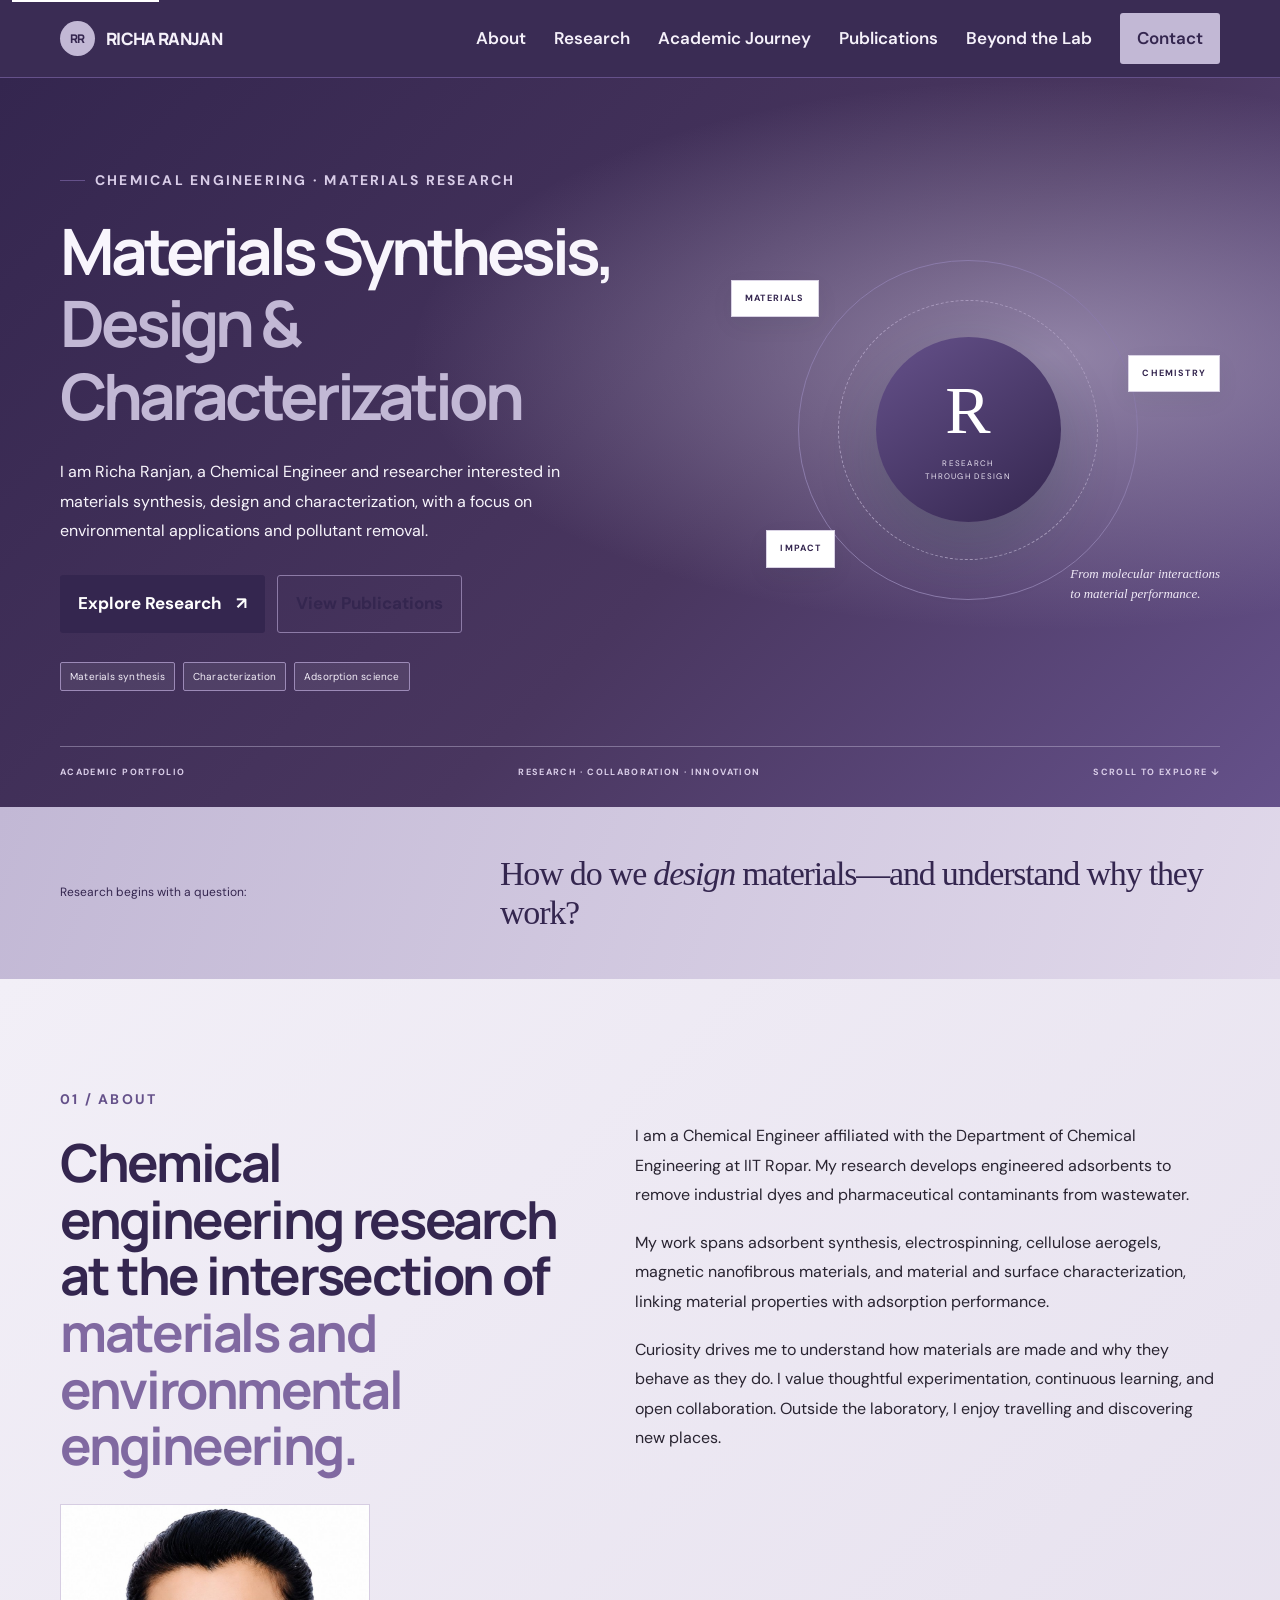
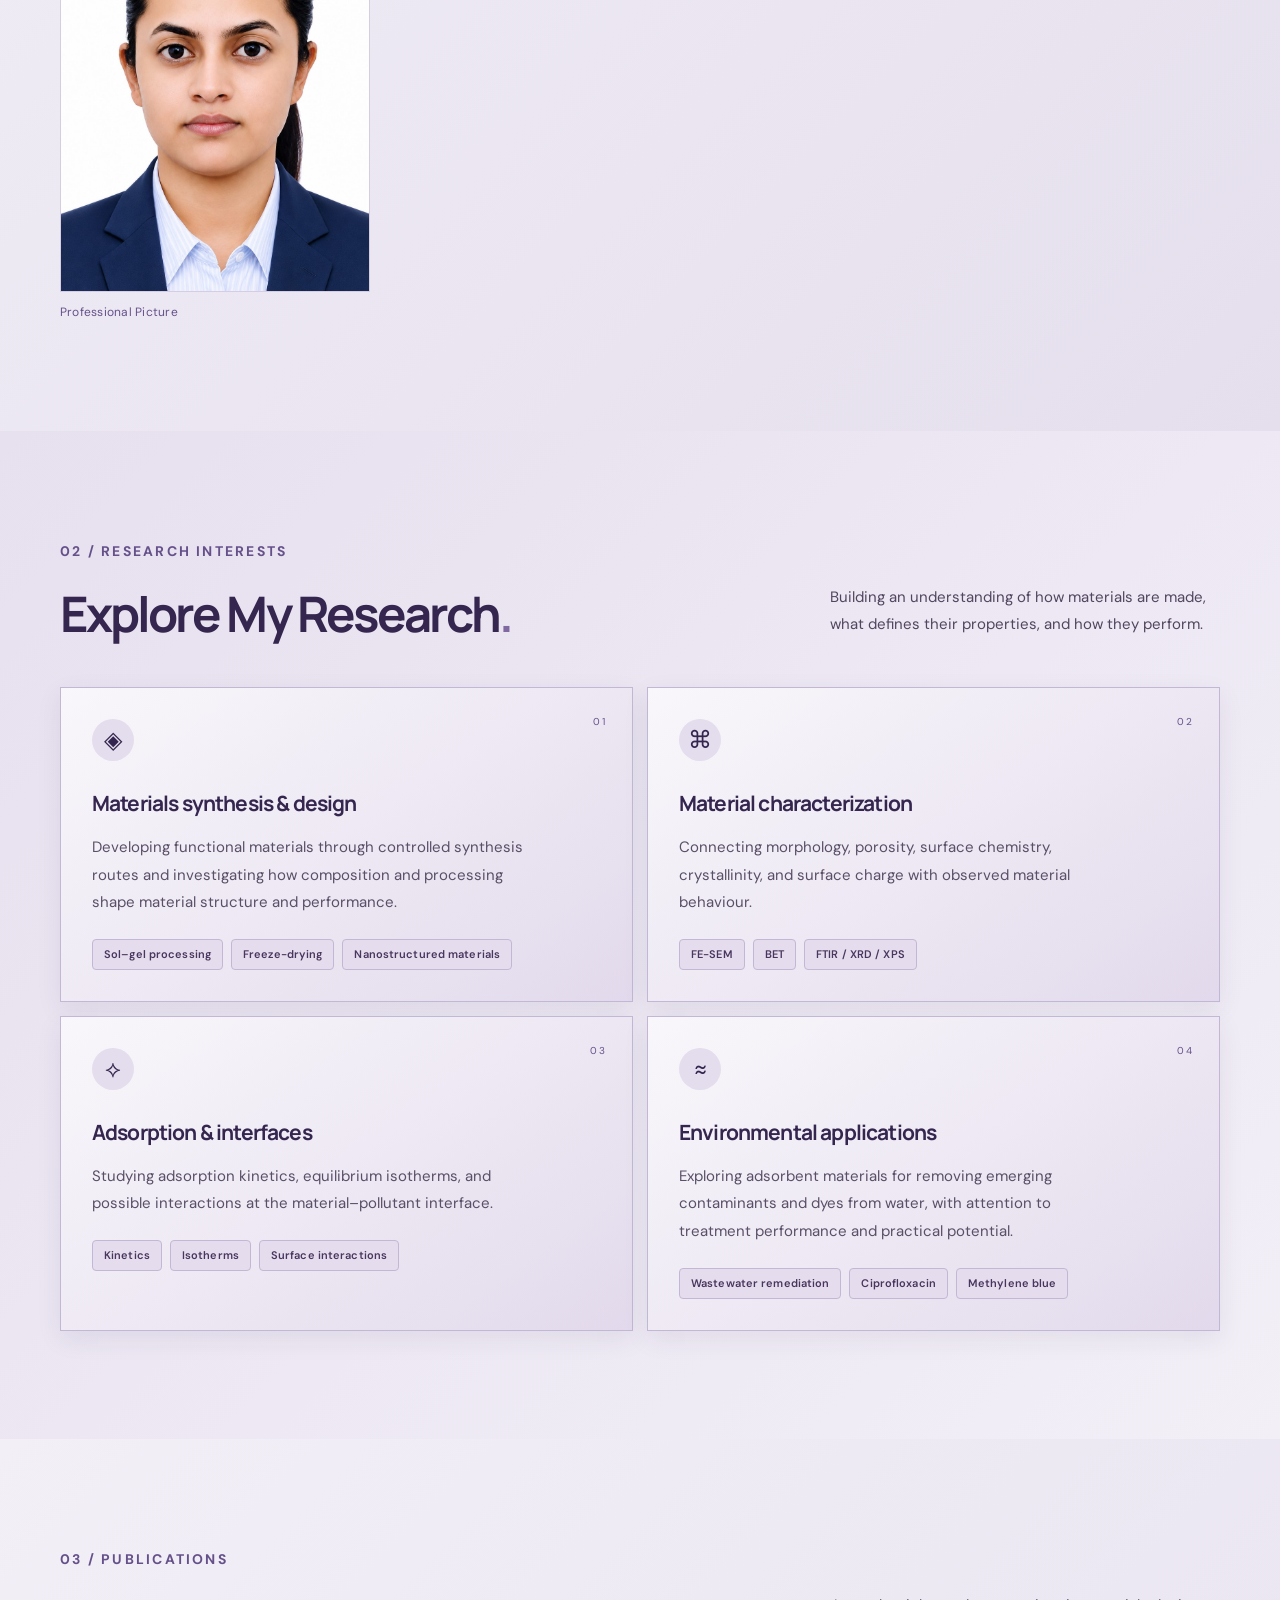
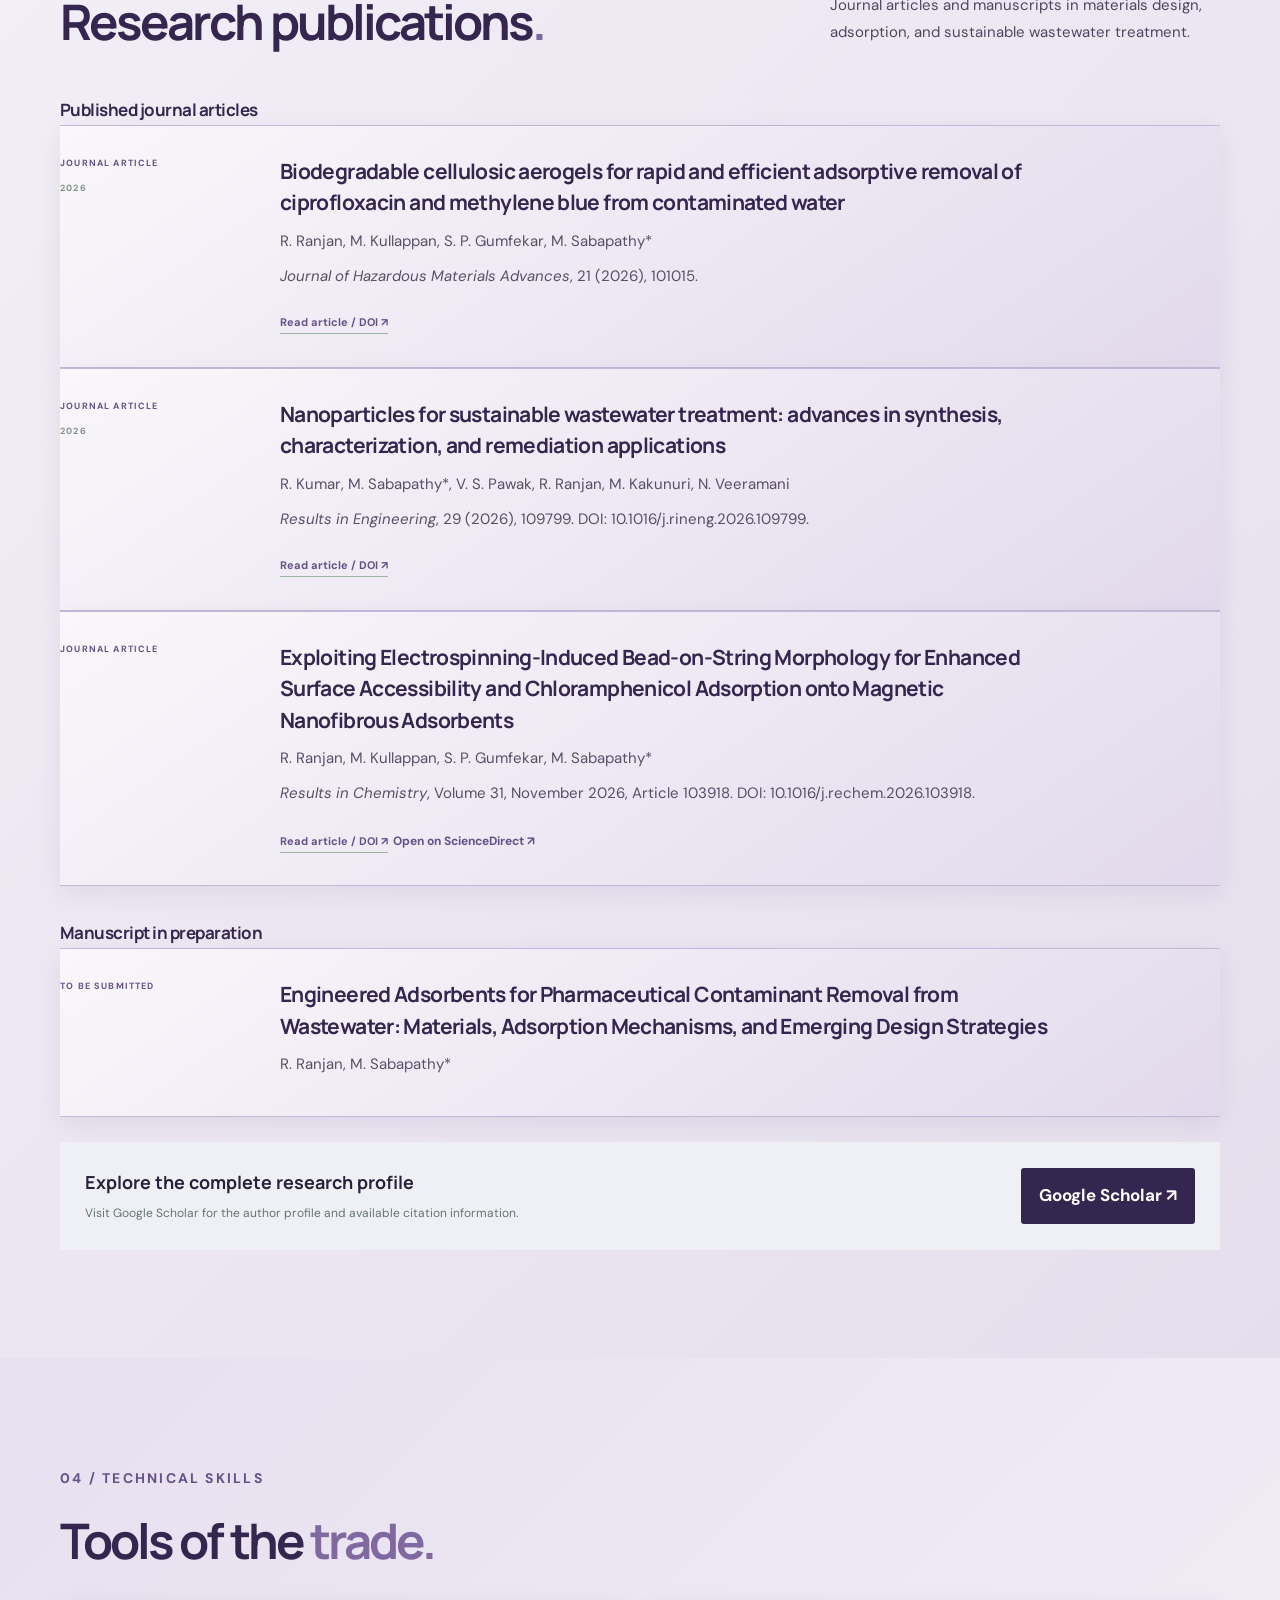
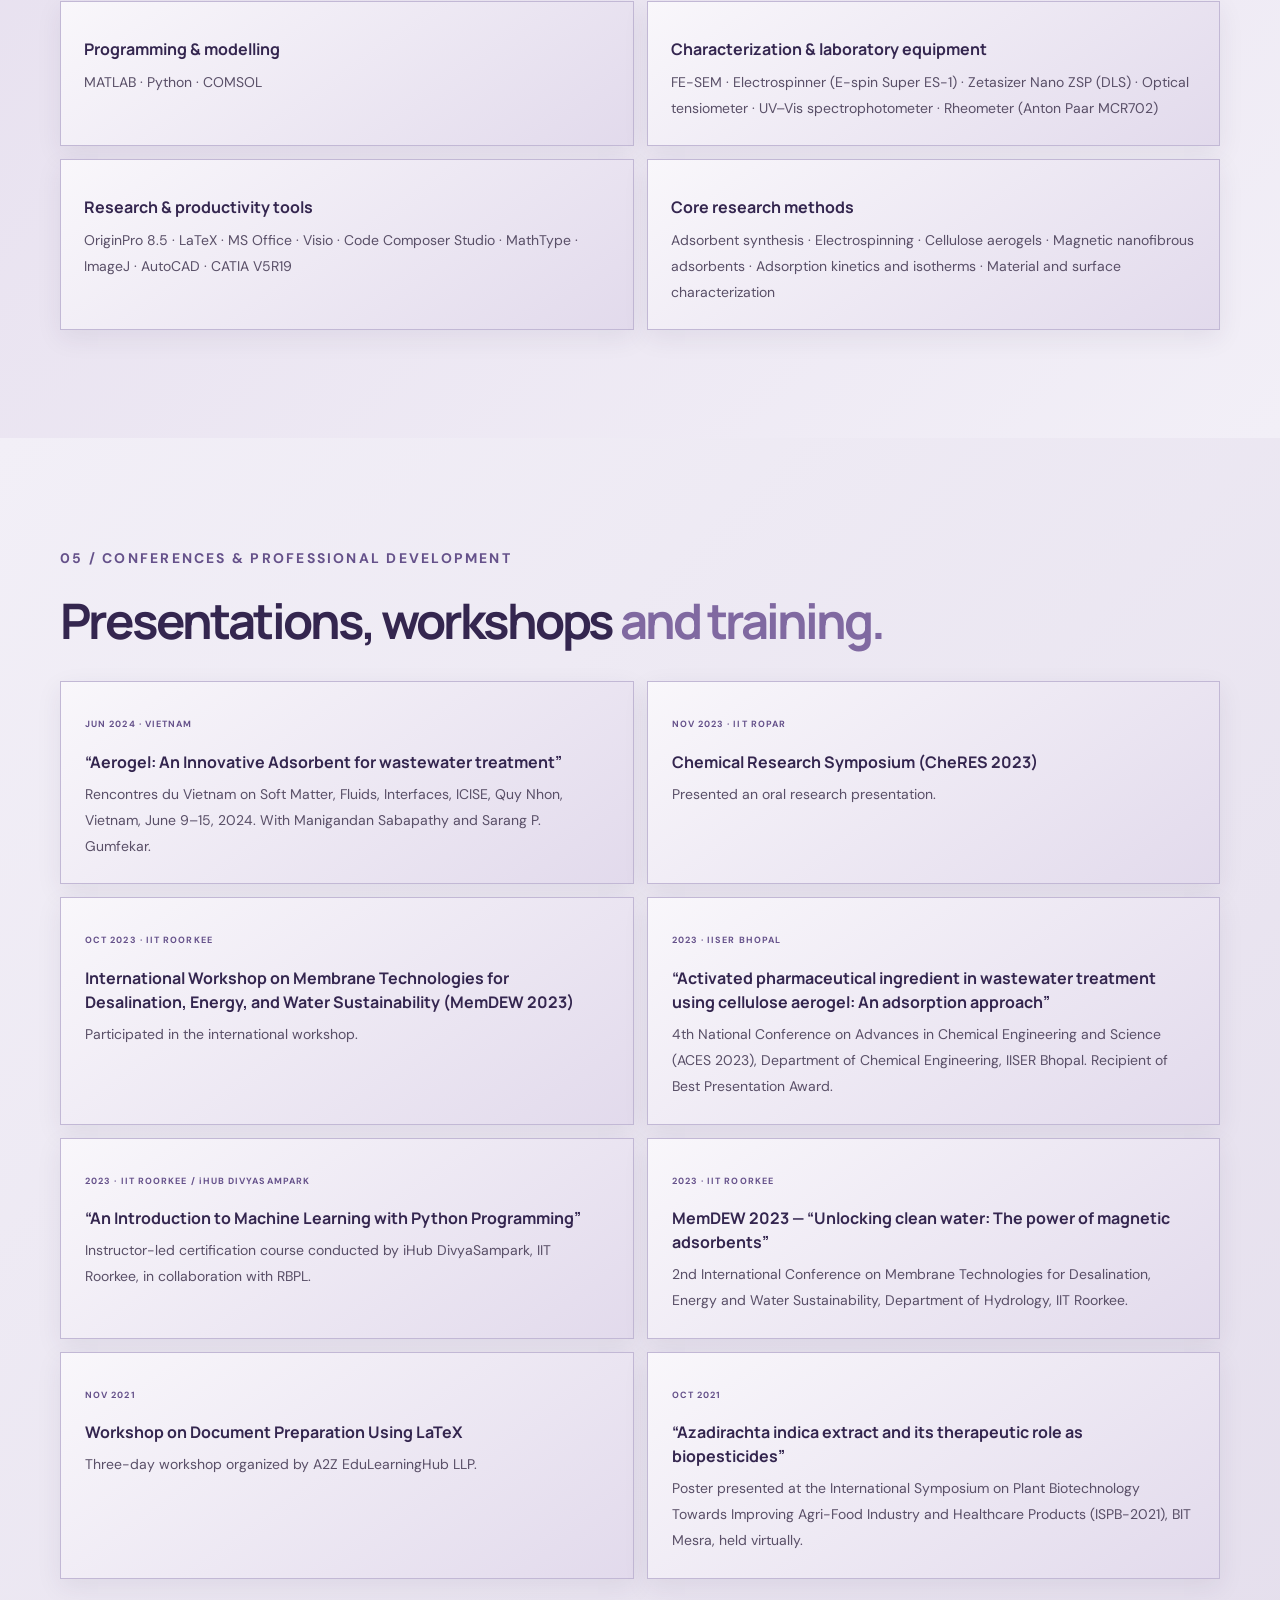
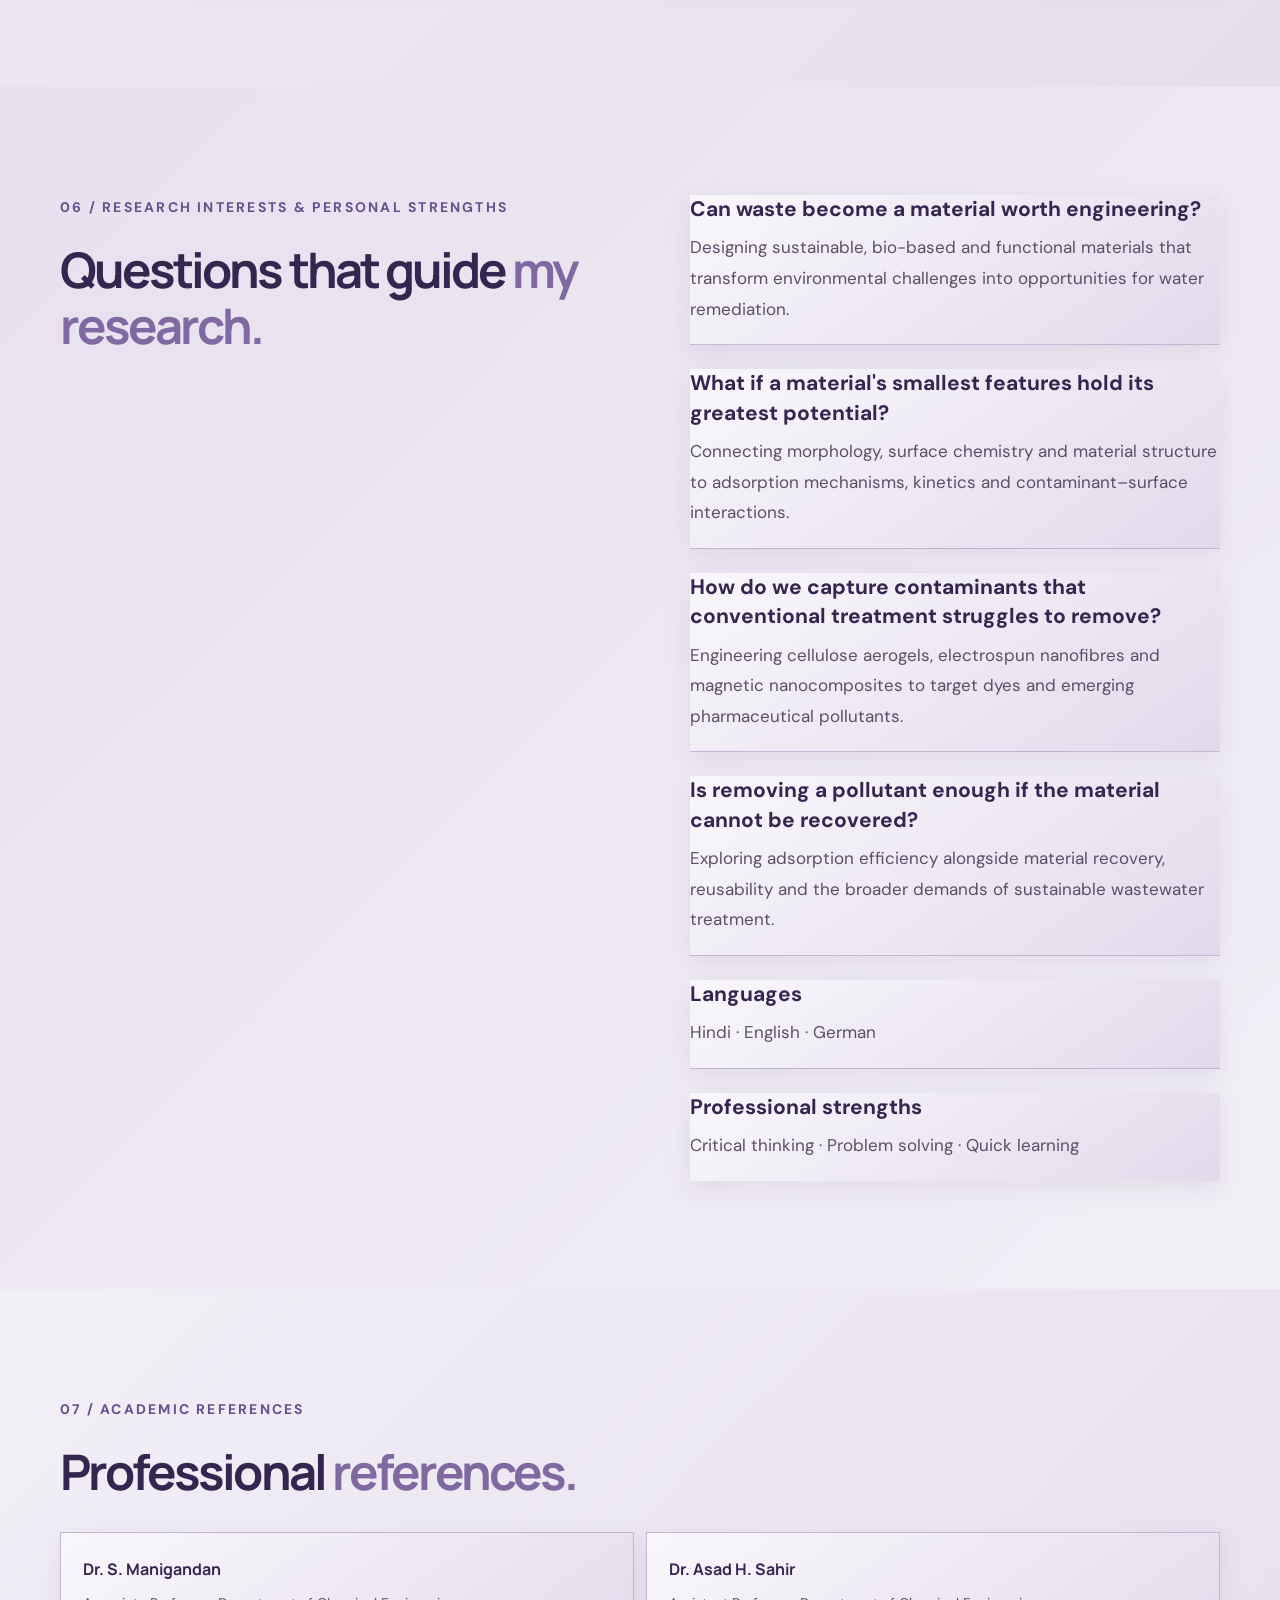
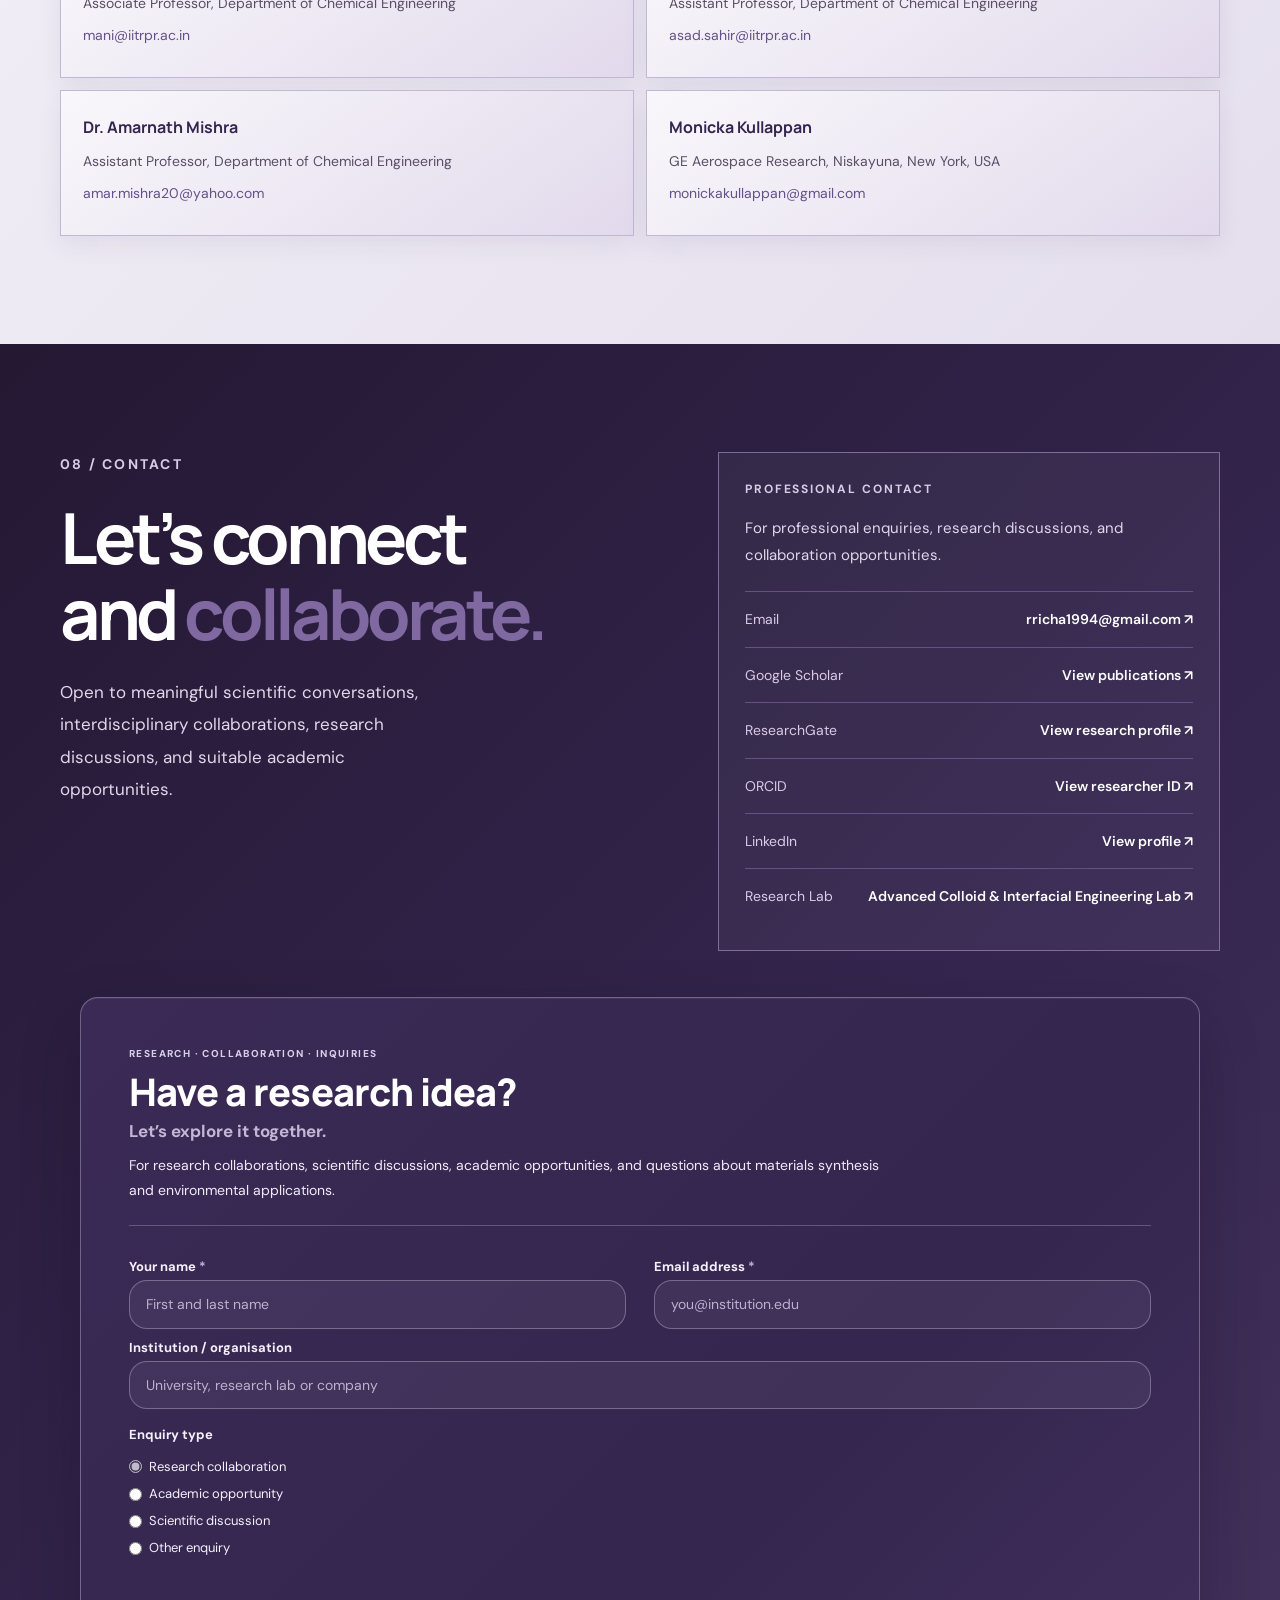
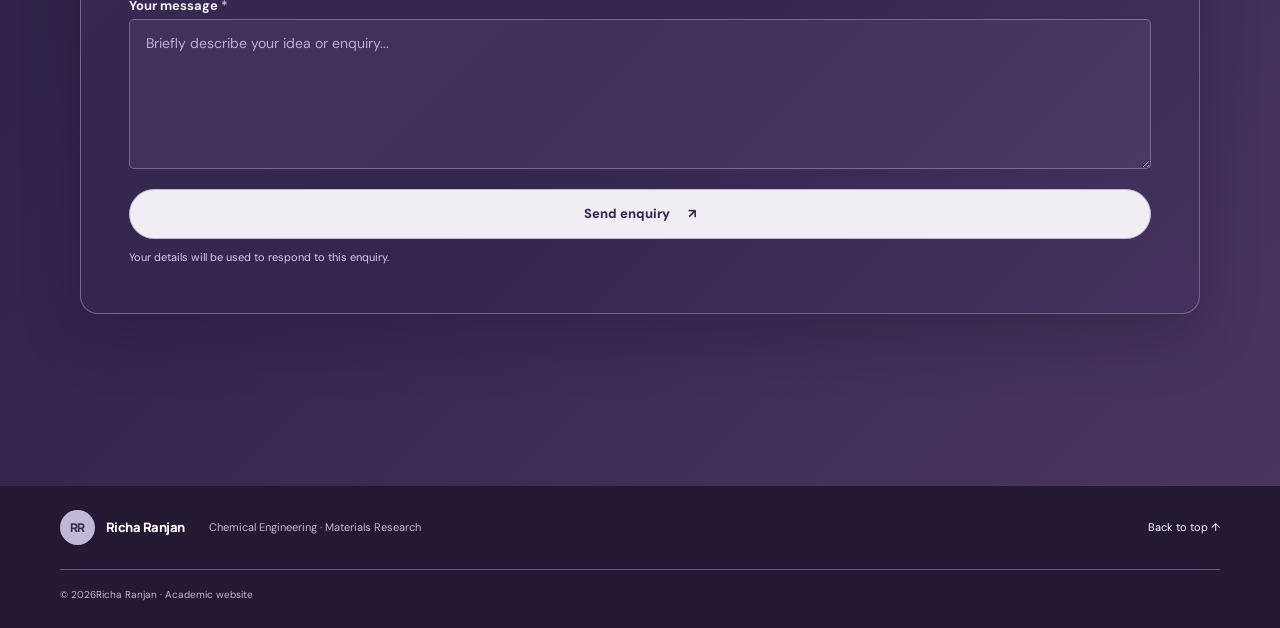
==== commit 01d2feaf: "Add files via upload" ====
--- a/index.html
+++ b/index.html
@@ -100,12 +100,12 @@
 }
 .home-page .about-portrait {
   margin: 30px 0 0;
-  max-width: 390px;
+  max-width: 310px;
 }
 .home-page .about-portrait img {
   display: block;
   width: 100%;
-  max-height: 490px;
+  max-height: 390px;
   aspect-ratio: 4 / 5;
   object-fit: cover;
   object-position: center;
@@ -168,7 +168,7 @@
     gap: 28px;
   }
   .home-page .about-combined-copy { padding-top: 0; }
-  .home-page .about-portrait { max-width: 340px; }
+  .home-page .about-portrait { max-width: 280px; }
 }
 @media (max-width: 520px) {
   .home-page .about-combined-copy .personal-values { grid-template-columns: 1fr; }
@@ -300,17 +300,9 @@
     </div>
 
     <div class="body-copy about-combined-copy">
-      <p>I am a Chemical Engineer and researcher affiliated with the Department of Chemical Engineering at the Indian Institute of Technology (IIT) Ropar. My research focuses on engineered adsorbents for the removal of industrial dyes and pharmaceutical contaminants from wastewater.</p>
-      <p>I am committed to collaborative, intellectually stimulating work that encourages continuous learning, knowledge sharing, and professional growth. I approach complex research challenges with patience, perseverance, critical thinking, and a focus on developing meaningful and innovative solutions.</p>
-      <p>My work combines adsorbent synthesis, electrospinning, cellulose aerogel development, magnetic nanofibrous materials, and material and surface characterization with adsorption performance analysis.</p>
-      <p>My journey in chemical engineering has been shaped by curiosity: a desire to understand how materials are made, why they behave the way they do, and how careful experimentation can turn questions into useful knowledge. Research has taught me to value patience, persistence, and the small discoveries that emerge when we look closely at a problem.</p>
-      <p>I enjoy continuous learning and exploring ideas beyond my immediate field. I believe that new places, conversations, and perspectives can broaden the way we think, both as researchers and as people. I value collaborative environments where knowledge is shared openly and different experiences help shape better questions.</p>
-      <p>Outside the laboratory, I enjoy travelling and discovering new places. I am still adding to this personal story, and this section can grow to include other interests, experiences, and moments that have influenced my journey.</p>
-      <div class="personal-values">
-        <div><span class="value-symbol">✳</span><span><strong>Curiosity</strong><small>Always asking, learning, and exploring</small></span></div>
-        <div><span class="value-symbol">↗</span><span><strong>Discovery</strong><small>Finding fresh perspectives in new places</small></span></div>
-      </div>
-      <a class="text-link" href="#contact">Connect about research collaboration <span>→</span></a>
+      <p>I am a Chemical Engineer affiliated with the Department of Chemical Engineering at IIT Ropar. My research develops engineered adsorbents to remove industrial dyes and pharmaceutical contaminants from wastewater.</p>
+      <p>My work spans adsorbent synthesis, electrospinning, cellulose aerogels, magnetic nanofibrous materials, and material and surface characterization, linking material properties with adsorption performance.</p>
+      <p>Curiosity drives me to understand how materials are made and why they behave as they do. I value thoughtful experimentation, continuous learning, and open collaboration. Outside the laboratory, I enjoy travelling and discovering new places.</p>
     </div>
   </div>
 </section>
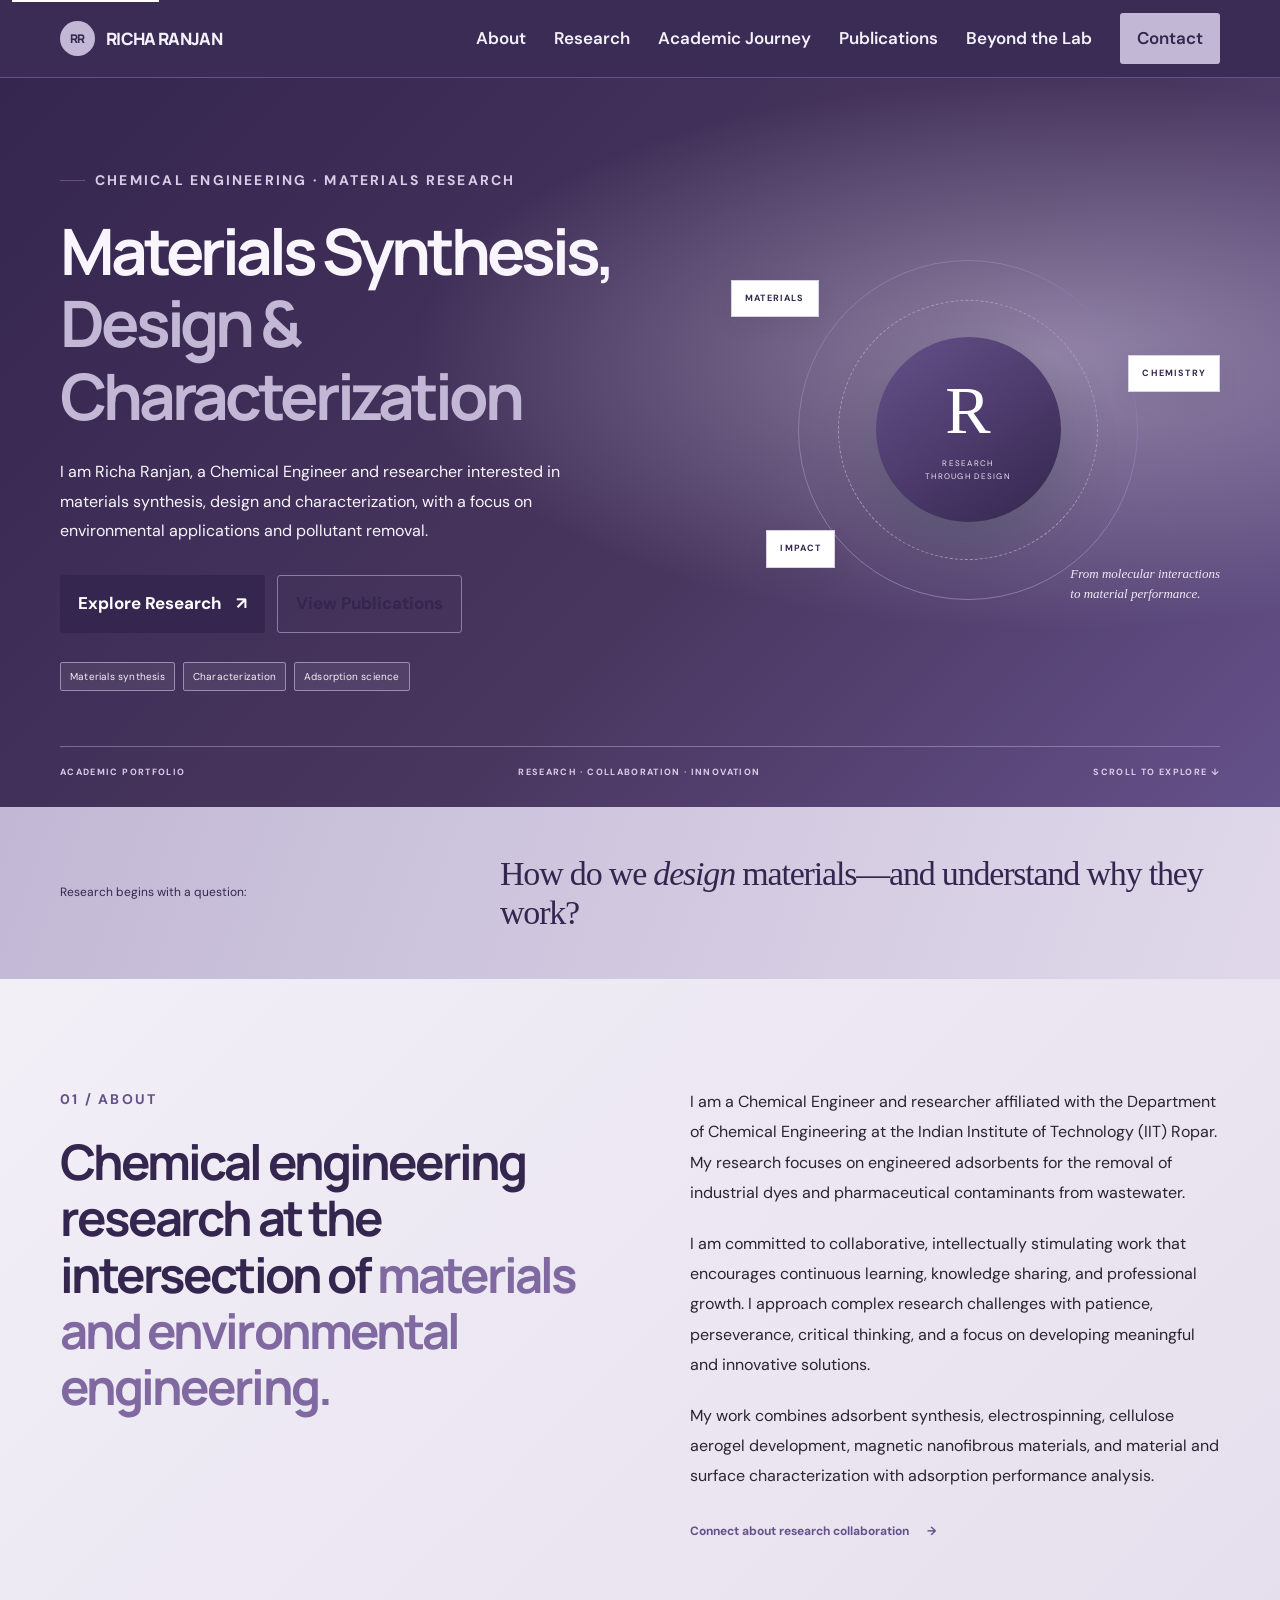
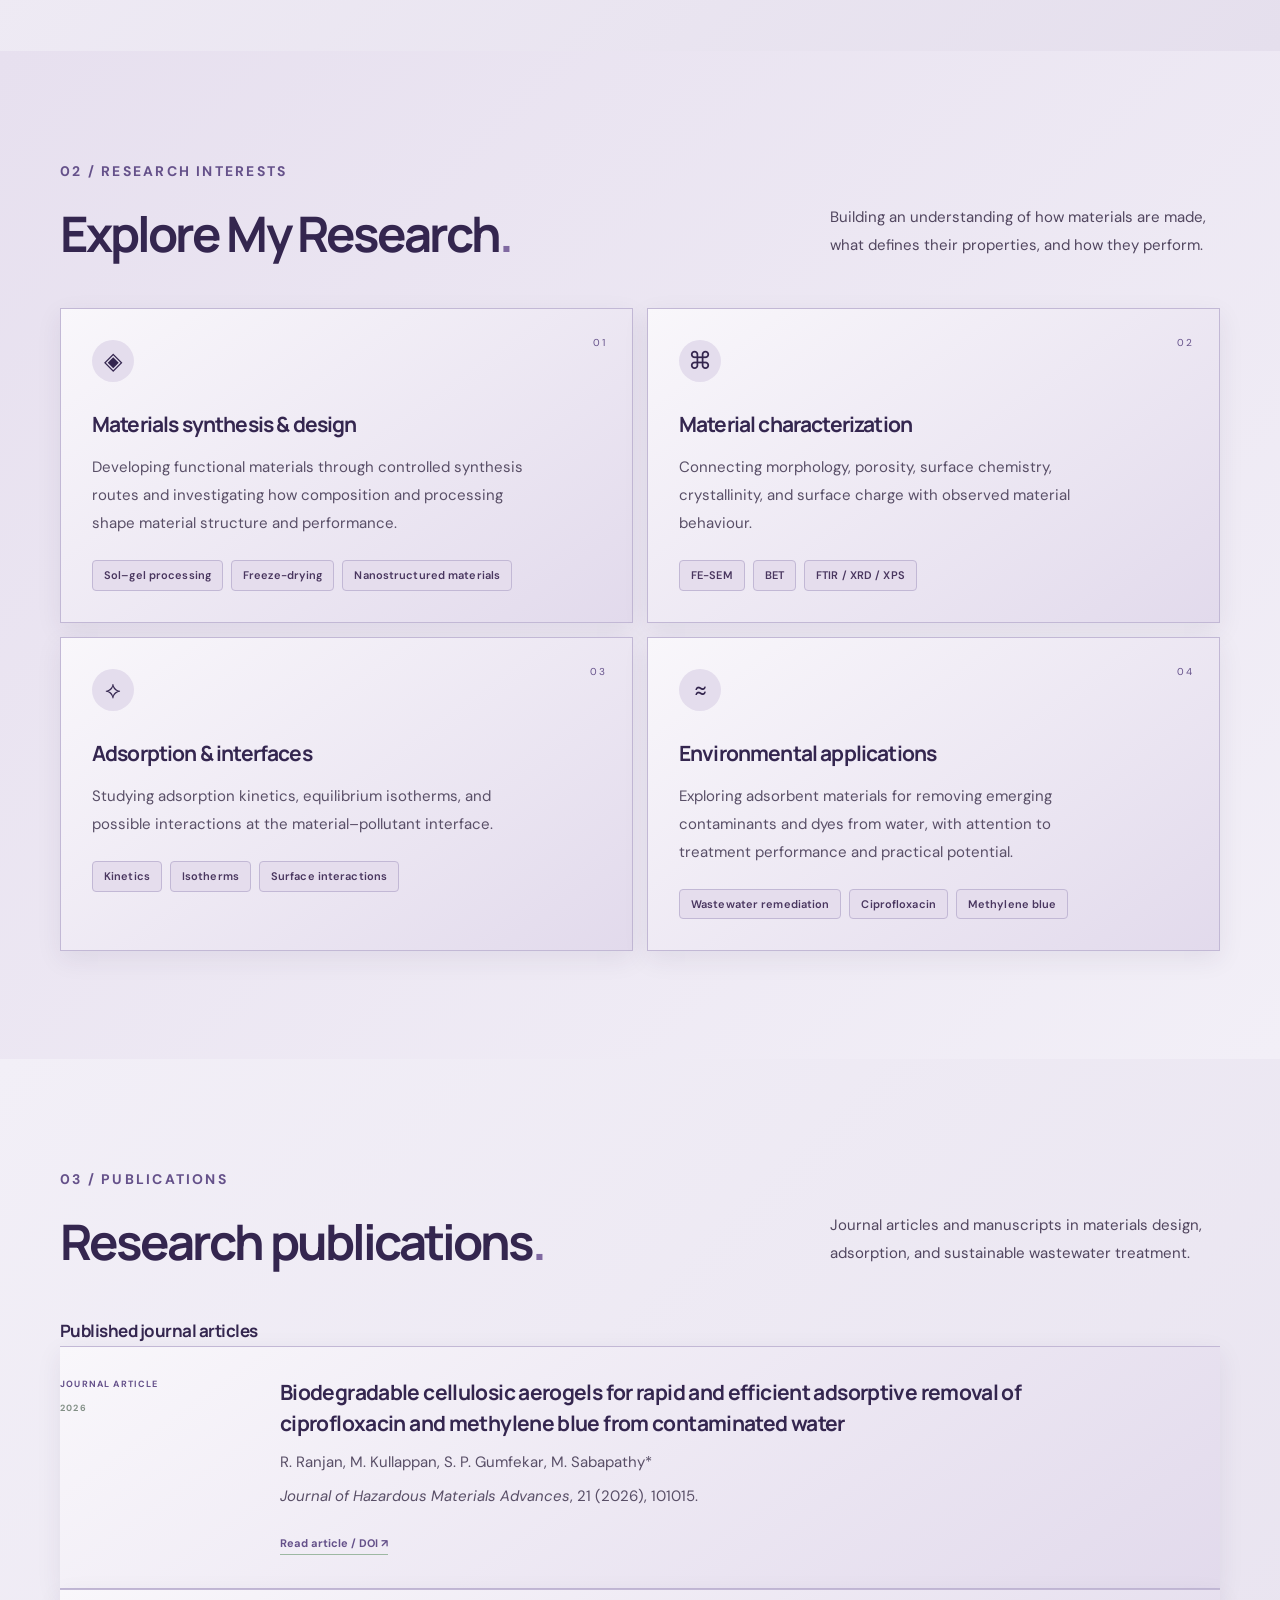
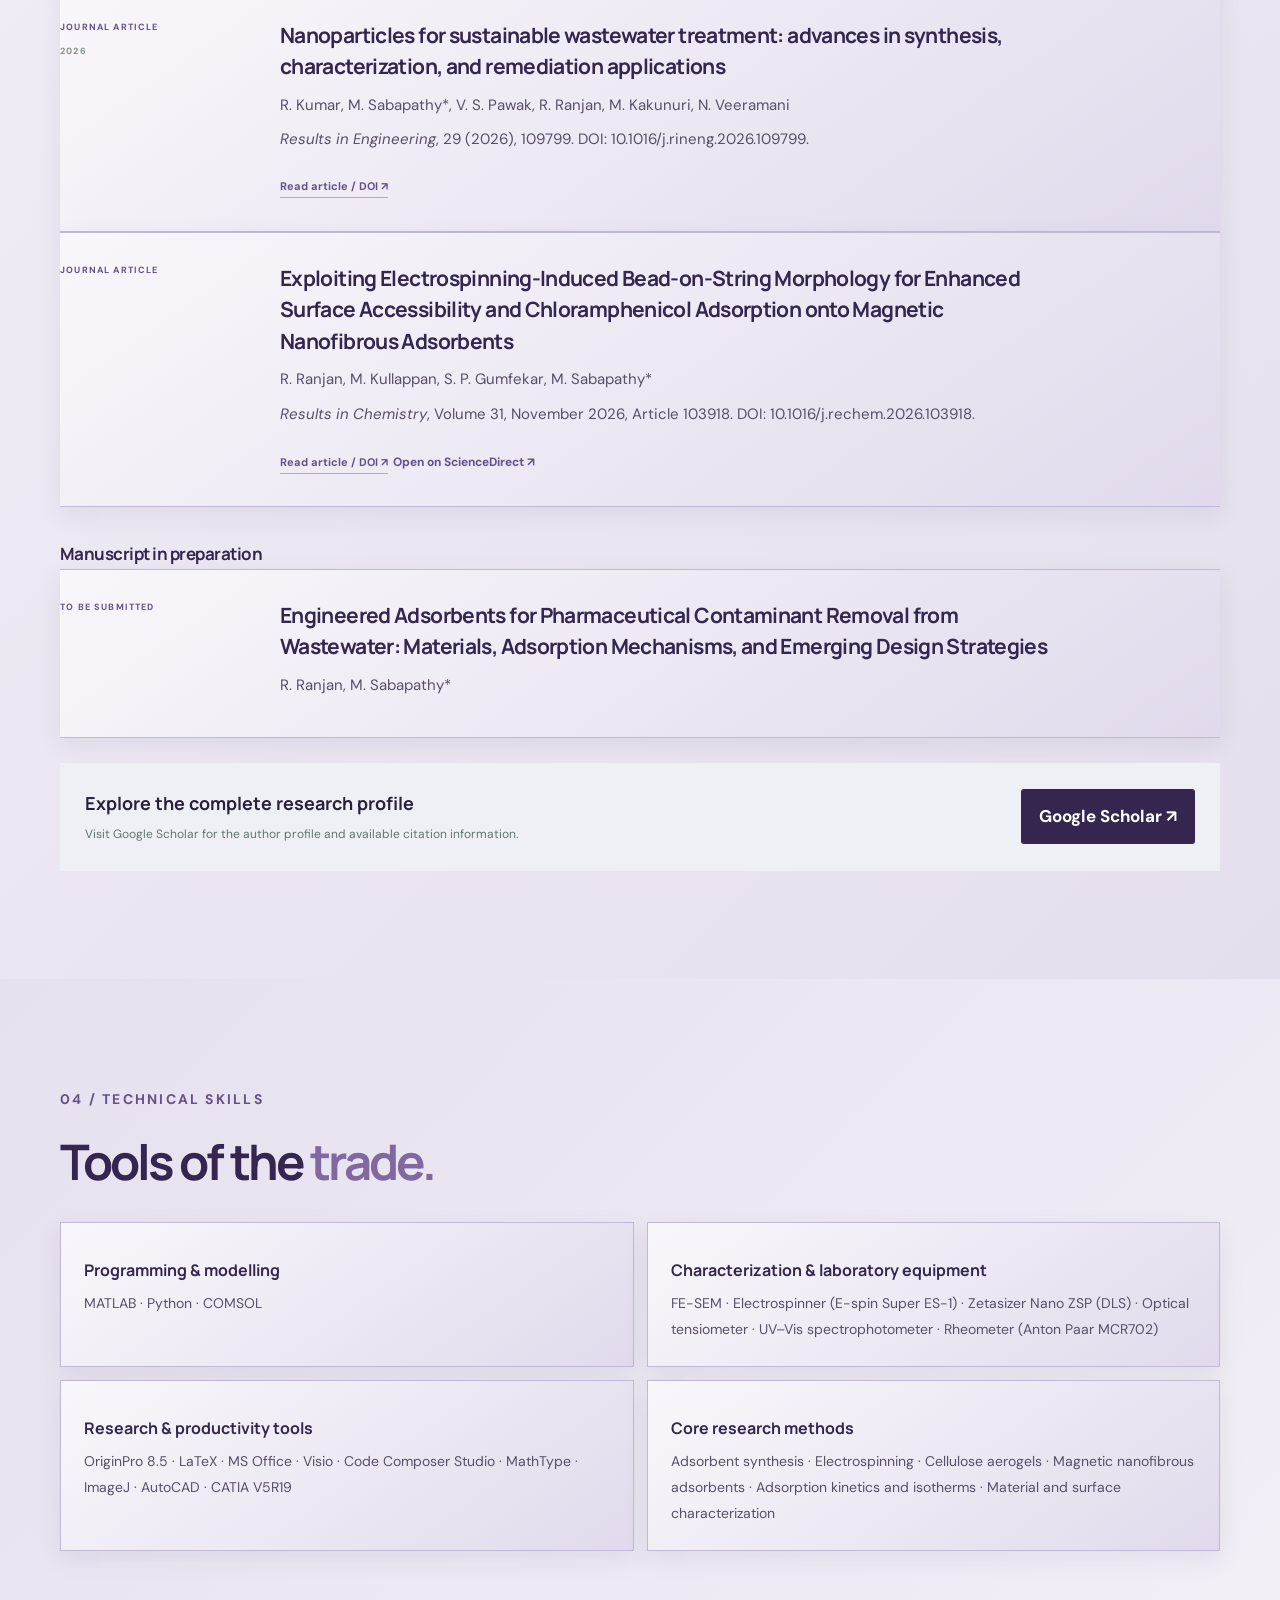
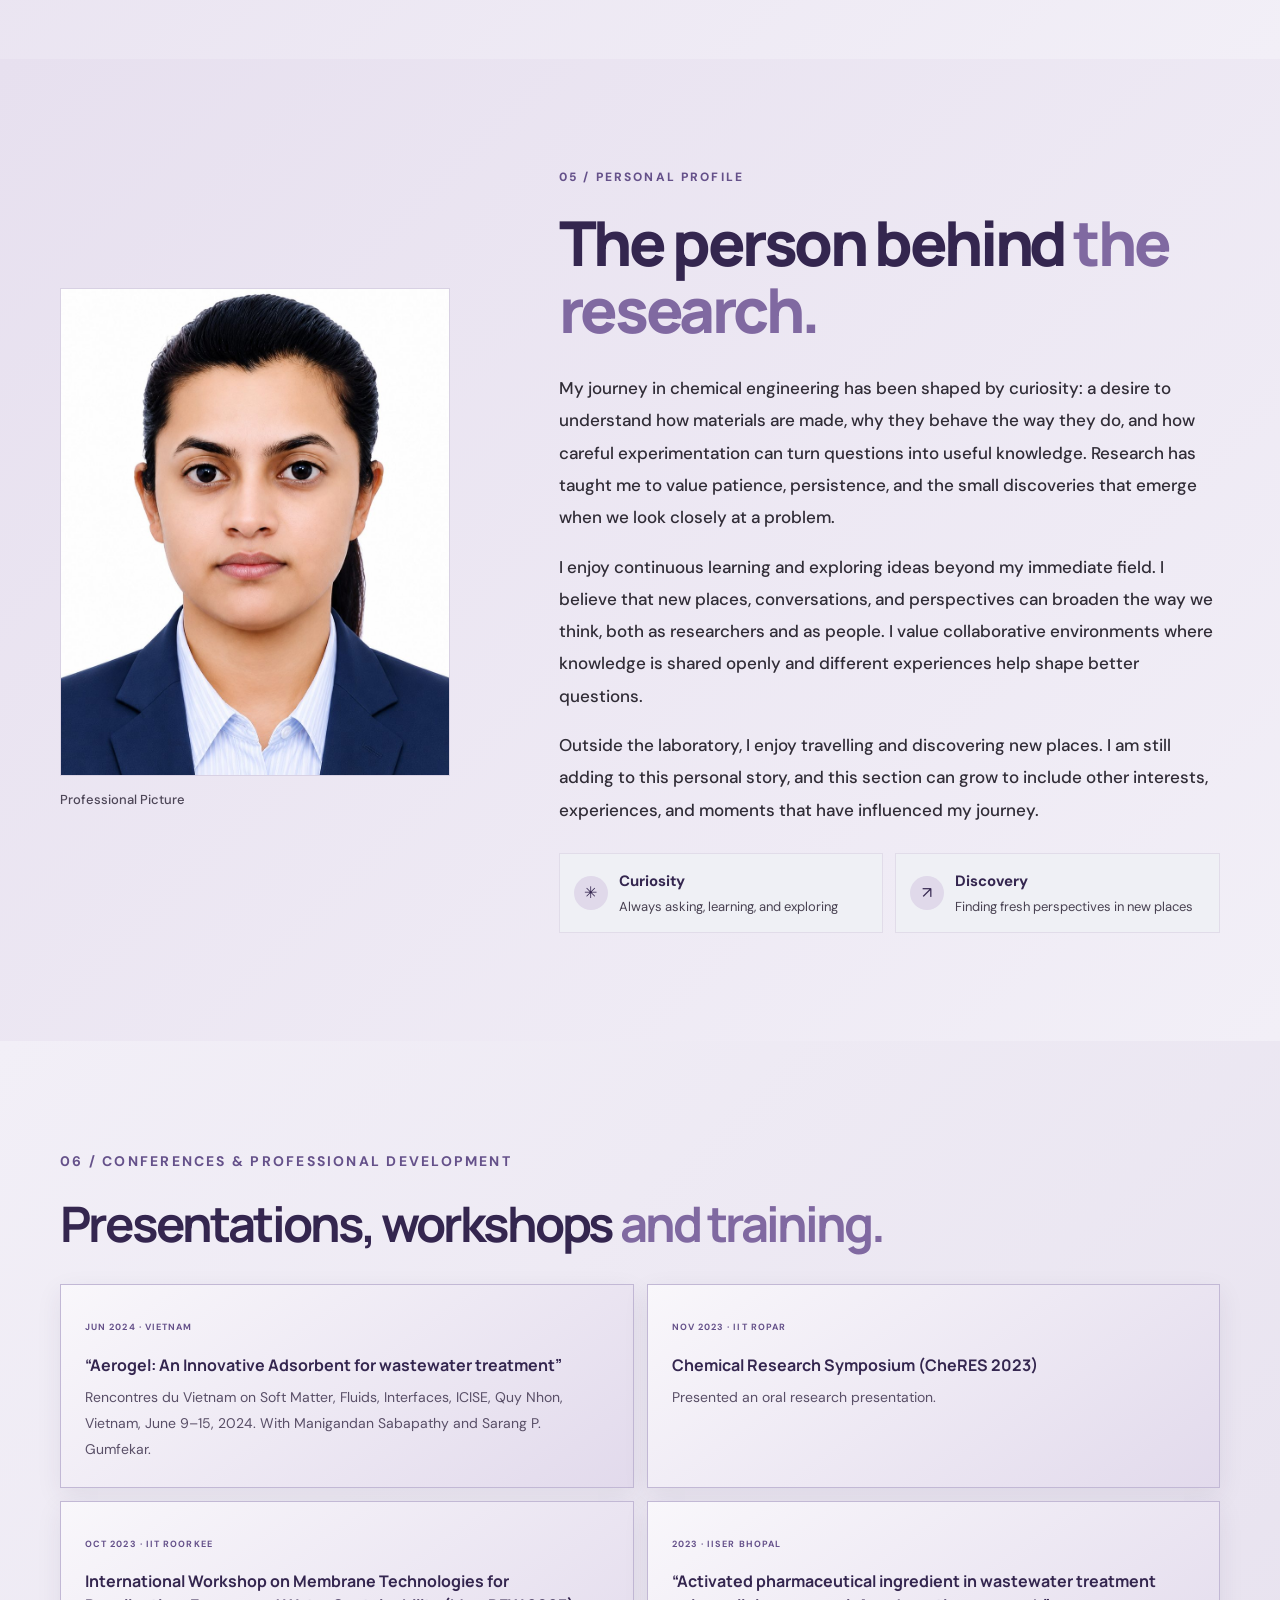
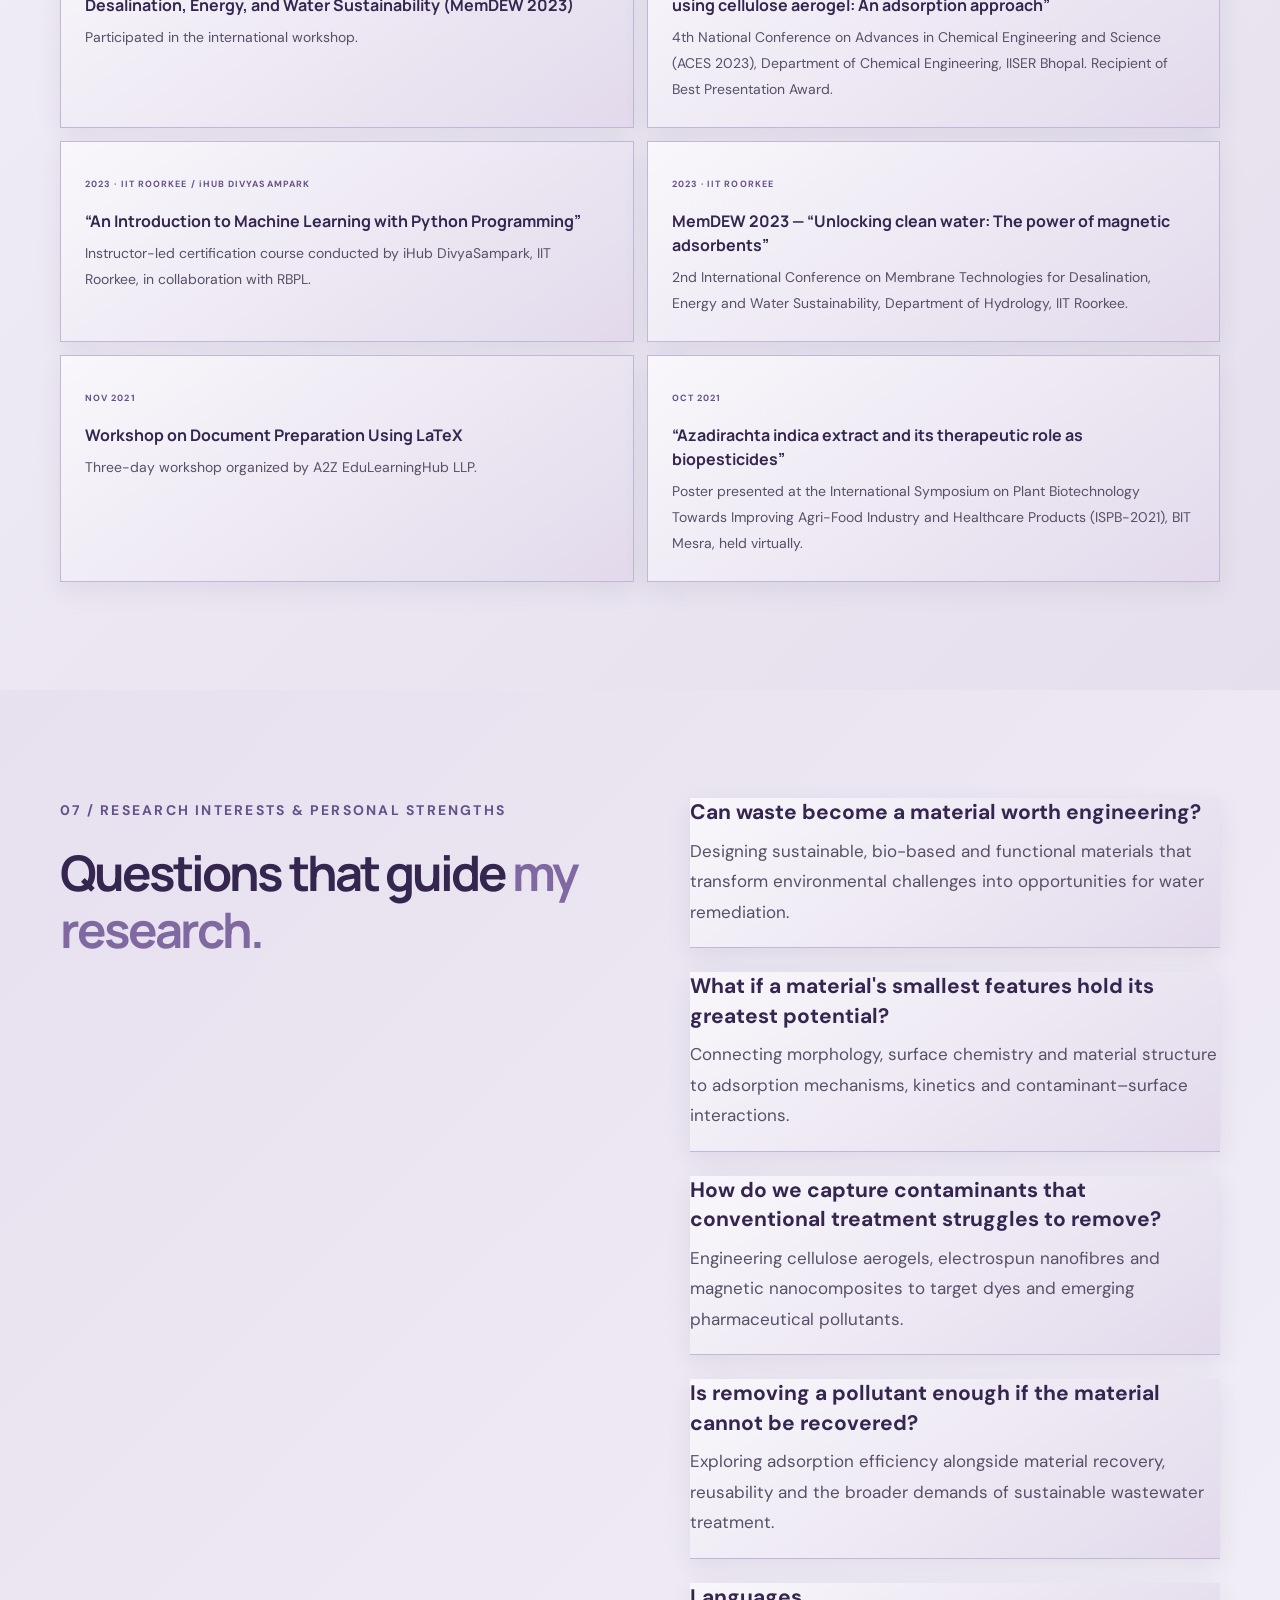
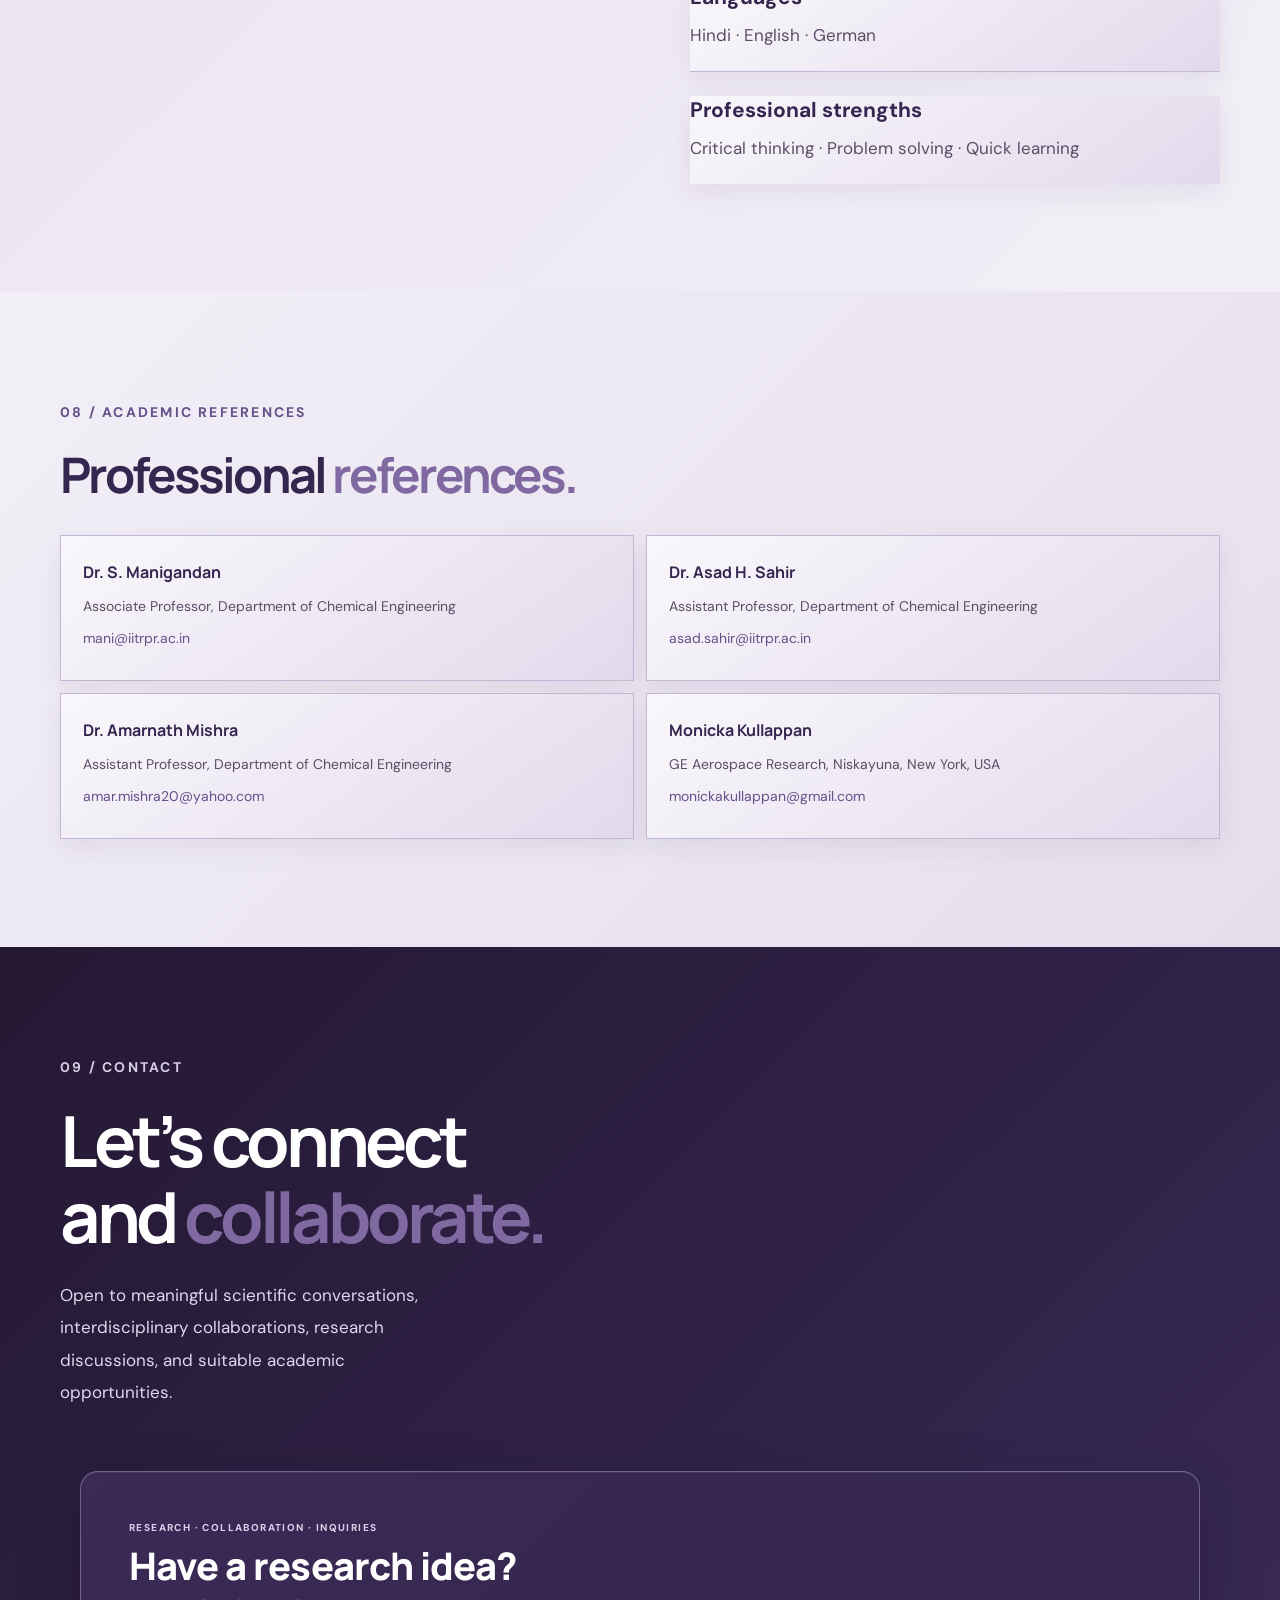
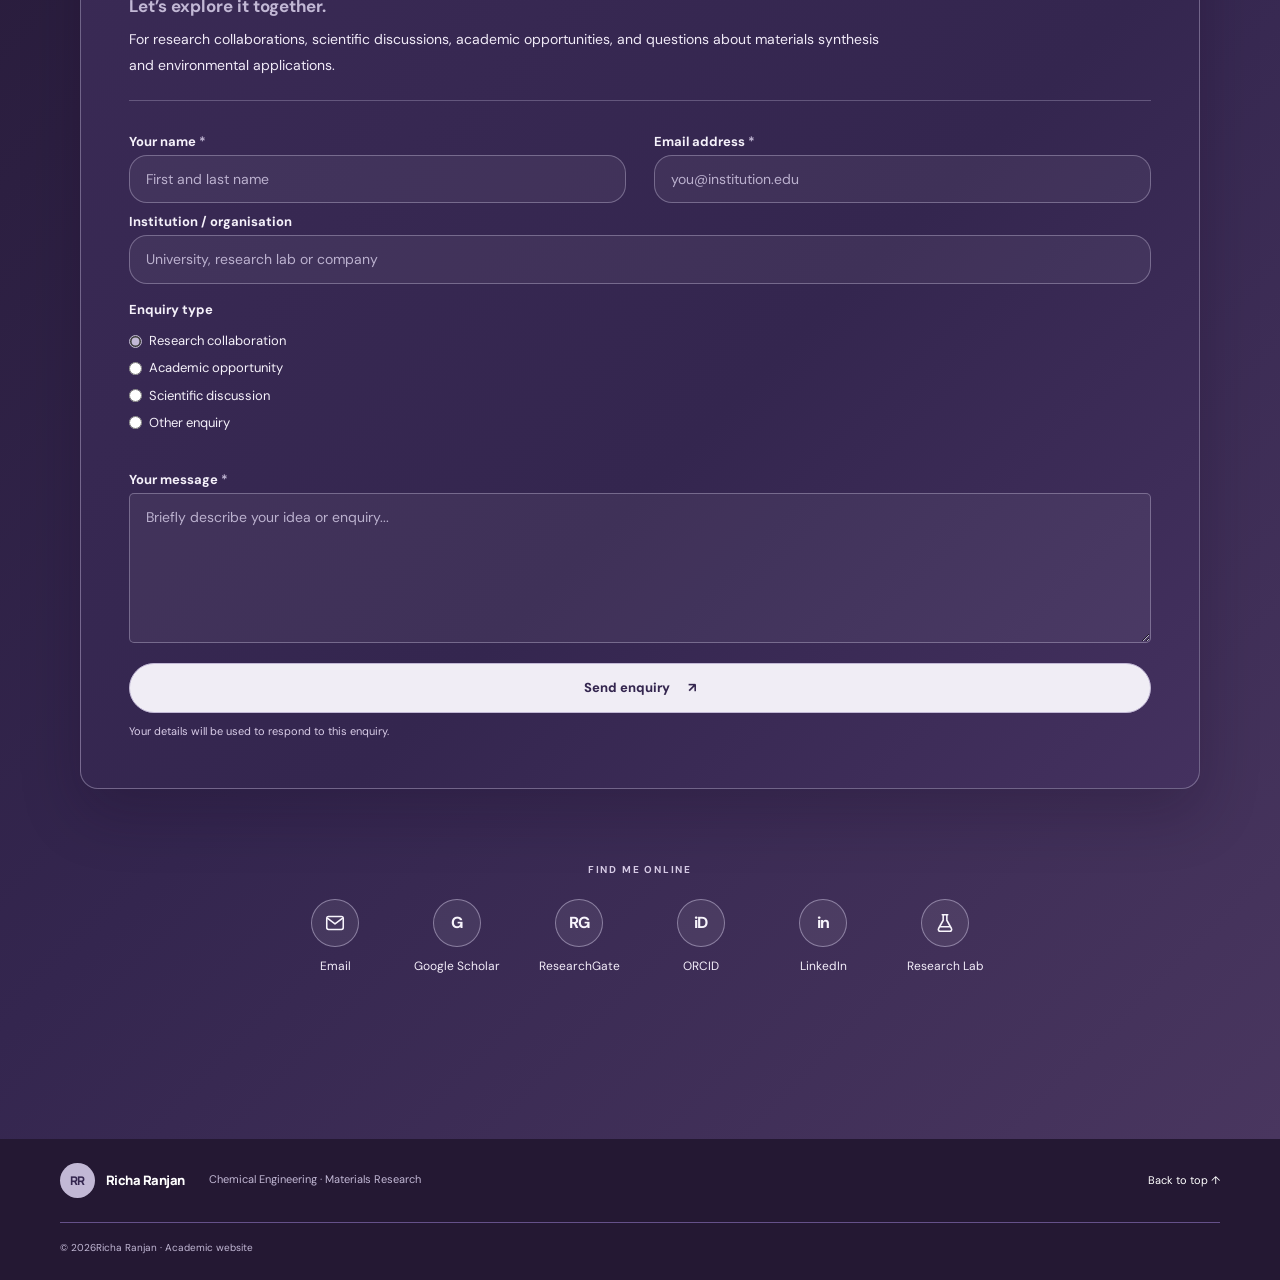
==== commit 8072c155: "Add files via upload" ====
--- a/index.html
+++ b/index.html
@@ -84,96 +84,6 @@
   .home-page .menu-toggle { color:#FFFFFF !important; }
 }
 
-/* Combined About + Personal Profile section */
-.home-page .about-combined-grid {
-  display: grid;
-  grid-template-columns: minmax(0, .92fr) minmax(0, 1.08fr);
-  gap: clamp(36px, 6vw, 84px);
-  align-items: start;
-}
-.home-page .about-combined-visual .section-title {
-  max-width: 620px;
-  margin-bottom: 28px;
-  font-size: clamp(34px, 4.1vw, 54px);
-  line-height: 1.08;
-  letter-spacing: -.045em;
-}
-.home-page .about-portrait {
-  margin: 30px 0 0;
-  max-width: 310px;
-}
-.home-page .about-portrait img {
-  display: block;
-  width: 100%;
-  max-height: 390px;
-  aspect-ratio: 4 / 5;
-  object-fit: cover;
-  object-position: center;
-  border: 1px solid #D6CDE2;
-  background: #F9F7FB;
-}
-.home-page .about-portrait figcaption {
-  margin-top: 10px;
-  color: #65518A;
-  font-size: 12px;
-  letter-spacing: .02em;
-}
-.home-page .about-combined-copy {
-  padding-top: 34px;
-}
-.home-page .about-combined-copy p {
-  margin: 0 0 18px;
-  line-height: 1.85;
-}
-.home-page .about-combined-copy .personal-values {
-  display: grid;
-  grid-template-columns: repeat(2, minmax(0, 1fr));
-  gap: 14px;
-  margin: 28px 0;
-}
-.home-page .about-combined-copy .personal-values > div {
-  display: flex;
-  align-items: center;
-  gap: 12px;
-  padding: 16px;
-  background: rgba(255,255,255,.48);
-  border: 1px solid #D6CDE2;
-  border-radius: 12px;
-}
-.home-page .about-combined-copy .personal-values strong,
-.home-page .about-combined-copy .personal-values small {
-  display: block;
-}
-.home-page .about-combined-copy .personal-values strong {
-  color: #34264F;
-  margin-bottom: 4px;
-}
-.home-page .about-combined-copy .personal-values small {
-  color: #65518A;
-  line-height: 1.5;
-}
-.home-page .about-combined-copy .value-symbol {
-  display: grid;
-  place-items: center;
-  flex: 0 0 34px;
-  width: 34px;
-  height: 34px;
-  border-radius: 50%;
-  background: #E0D8EA;
-  color: #49365F;
-}
-@media (max-width: 800px) {
-  .home-page .about-combined-grid {
-    grid-template-columns: 1fr;
-    gap: 28px;
-  }
-  .home-page .about-combined-copy { padding-top: 0; }
-  .home-page .about-portrait { max-width: 280px; }
-}
-@media (max-width: 520px) {
-  .home-page .about-combined-copy .personal-values { grid-template-columns: 1fr; }
-}
-
 /* Collaboration form — wider, balanced, and scoped to index.html only */
 .home-page #collaborate.collaboration-form-wrap {
   width: min(calc(100% - 64px), 1120px) !important;
@@ -243,6 +153,61 @@
   .home-page #collaborate .collaboration-form { padding: 24px 20px !important; border-radius: 14px !important; }
 }
 
+
+/* Compact clickable profile icons placed beneath the collaboration form */
+.home-page .social-links-wrap {
+  width: min(calc(100% - 64px), 1120px);
+  margin: 0 auto;
+  padding: 8px 0 54px;
+  text-align: center;
+}
+.home-page .social-links-heading {
+  margin: 0 0 20px;
+  color: #D7CBE6;
+  font-size: 10px;
+  font-weight: 700;
+  letter-spacing: .18em;
+}
+.home-page .social-links {
+  display: flex;
+  flex-wrap: wrap;
+  align-items: flex-start;
+  justify-content: center;
+  gap: 22px 30px;
+}
+.home-page .social-link {
+  display: flex;
+  min-width: 92px;
+  flex-direction: column;
+  align-items: center;
+  gap: 9px;
+  color: #F3EDF9;
+  font-size: 12px;
+  text-decoration: none;
+  transition: transform .2s ease, color .2s ease;
+}
+.home-page .social-link:hover { color: #C2B8D5; transform: translateY(-3px); }
+.home-page .social-icon {
+  display: grid;
+  width: 48px;
+  height: 48px;
+  place-items: center;
+  border: 1px solid rgba(194,184,213,.55);
+  border-radius: 50%;
+  background: rgba(255,255,255,.07);
+  color: #F8F5FC;
+  transition: background .2s ease, border-color .2s ease;
+}
+.home-page .social-link:hover .social-icon { background: #65518A; border-color: #C2B8D5; }
+.home-page .social-icon svg { width: 22px; height: 22px; fill: none; stroke: currentColor; stroke-width: 1.7; stroke-linecap: round; stroke-linejoin: round; }
+.home-page .social-letter { font-size: 16px; font-weight: 700; letter-spacing: -.04em; }
+@media (max-width: 700px) {
+  .home-page .social-links-wrap { width: calc(100% - 32px); padding: 4px 0 36px; }
+  .home-page .social-links { gap: 20px 16px; }
+  .home-page .social-link { min-width: 84px; font-size: 11px; }
+  .home-page .social-icon { width: 44px; height: 44px; }
+}
+
 </style>
 
 </head>
@@ -288,23 +253,19 @@
 <h2>How do we <em>design</em> materials—and understand why they work?</h2>
 </div>
 </section>
-<section class="section section-light about-combined" id="about">
-  <div class="container about-combined-grid">
-    <div class="about-combined-visual">
-      <p class="eyebrow">01 / ABOUT</p>
-      <h2 class="section-title">Chemical engineering research at the intersection of <span>materials and environmental engineering.</span></h2>
-      <figure class="about-portrait">
-        <img src="1q.jpg" alt="Richa Ranjan — professional portrait" loading="lazy">
-        <figcaption>Professional Picture</figcaption>
-      </figure>
-    </div>
-
-    <div class="body-copy about-combined-copy">
-      <p>I am a Chemical Engineer affiliated with the Department of Chemical Engineering at IIT Ropar. My research develops engineered adsorbents to remove industrial dyes and pharmaceutical contaminants from wastewater.</p>
-      <p>My work spans adsorbent synthesis, electrospinning, cellulose aerogels, magnetic nanofibrous materials, and material and surface characterization, linking material properties with adsorption performance.</p>
-      <p>Curiosity drives me to understand how materials are made and why they behave as they do. I value thoughtful experimentation, continuous learning, and open collaboration. Outside the laboratory, I enjoy travelling and discovering new places.</p>
-    </div>
-  </div>
+<section class="section section-light" id="about">
+<div class="container two-column">
+<div>
+<p class="eyebrow">01 / ABOUT</p>
+<h2 class="section-title">Chemical engineering research at the intersection of <span>materials and environmental engineering.</span></h2>
+</div>
+<div class="body-copy">
+<p>I am a Chemical Engineer and researcher affiliated with the Department of Chemical Engineering at the Indian Institute of Technology (IIT) Ropar. My research focuses on engineered adsorbents for the removal of industrial dyes and pharmaceutical contaminants from wastewater.</p>
+<p>I am committed to collaborative, intellectually stimulating work that encourages continuous learning, knowledge sharing, and professional growth. I approach complex research challenges with patience, perseverance, critical thinking, and a focus on developing meaningful and innovative solutions.</p>
+<p>My work combines adsorbent synthesis, electrospinning, cellulose aerogel development, magnetic nanofibrous materials, and material and surface characterization with adsorption performance analysis.</p>
+<a class="text-link" href="#contact">Connect about research collaboration <span>→</span></a>
+</div>
+</div>
 </section>
 
 <section class="section research-section" id="research">
@@ -383,9 +344,30 @@
 </div>
 </div>
 </section>
+<section class="section personal-section" id="personal">
+<div class="container personal-grid">
+<div class="personal-portrait-wrap">
+<div class="personal-portrait personal-portrait-photo">
+<img alt="Richa Ranjan outdoors" loading="lazy" src="1q.jpg"/>
+</div>
+<p class="portrait-caption">Professional Picture</p>
+</div>
+<div class="personal-copy">
+<p class="eyebrow">05 / PERSONAL PROFILE</p>
+<h2 class="section-title">The person behind <span>the research.</span></h2>
+<p>My journey in chemical engineering has been shaped by curiosity: a desire to understand how materials are made, why they behave the way they do, and how careful experimentation can turn questions into useful knowledge. Research has taught me to value patience, persistence, and the small discoveries that emerge when we look closely at a problem.</p>
+<p>I enjoy continuous learning and exploring ideas beyond my immediate field. I believe that new places, conversations, and perspectives can broaden the way we think, both as researchers and as people. I value collaborative environments where knowledge is shared openly and different experiences help shape better questions.</p>
+<p>Outside the laboratory, I enjoy travelling and discovering new places. I am still adding to this personal story, and this section can grow to include other interests, experiences, and moments that have influenced my journey.</p>
+<div class="personal-values">
+<div><span class="value-symbol">✳</span><span><strong>Curiosity</strong><small>Always asking, learning, and exploring</small></span></div>
+<div><span class="value-symbol">↗</span><span><strong>Discovery</strong><small>Finding fresh perspectives in new places</small></span></div>
+</div>
+</div>
+</div>
+</section>
 <section class="section section-light" id="presentations">
 <div class="container">
-<p class="eyebrow">05 / CONFERENCES &amp; PROFESSIONAL DEVELOPMENT</p>
+<p class="eyebrow">06 / CONFERENCES &amp; PROFESSIONAL DEVELOPMENT</p>
 <h2 class="section-title">Presentations, workshops <span>and training.</span></h2>
 <div class="event-list">
 <article><span>JUN 2024 · VIETNAM</span><h3>“Aerogel: An Innovative Adsorbent for wastewater treatment”</h3><p>Rencontres du Vietnam on Soft Matter, Fluids, Interfaces, ICISE, Quy Nhon, Vietnam, June 9–15, 2024. With Manigandan Sabapathy and Sarang P. Gumfekar.</p></article>
@@ -401,7 +383,7 @@
 </section>
 <section class="section achievements-section" id="additional">
 <div class="container two-column">
-<div><p class="eyebrow">06 / RESEARCH INTERESTS &amp; PERSONAL STRENGTHS</p><h2 class="section-title">Questions that guide <span>my research.</span></h2></div>
+<div><p class="eyebrow">07 / RESEARCH INTERESTS &amp; PERSONAL STRENGTHS</p><h2 class="section-title">Questions that guide <span>my research.</span></h2></div>
 <div class="body-copy">
   <div class="research-questions-content">
     <div class="research-question">
@@ -441,7 +423,7 @@
 </section>
 <section class="section section-light" id="references">
 <div class="container">
-<p class="eyebrow">07 / ACADEMIC REFERENCES</p>
+<p class="eyebrow">08 / ACADEMIC REFERENCES</p>
 <h2 class="section-title">Professional <span>references.</span></h2>
 <div class="references-grid">
 <article><h3>Dr. S. Manigandan</h3><p>Associate Professor, Department of Chemical Engineering</p><p><a href="mailto:mani@iitrpr.ac.in">mani@iitrpr.ac.in</a></p></article>
@@ -456,7 +438,7 @@
   <div class="container contact-grid">
 
     <div>
-      <p class="eyebrow eyebrow-light">08 / CONTACT</p>
+      <p class="eyebrow eyebrow-light">09 / CONTACT</p>
       <h2 class="section-title">
         Let’s connect<br />
         and <span>collaborate.</span>
@@ -467,53 +449,7 @@
       </p>
     </div>
 
-    <div class="contact-panel">
-      <p class="contact-label">PROFESSIONAL CONTACT</p>
-      <p class="contact-warning">
-        For professional enquiries, research discussions, and collaboration opportunities.
-      </p>
-
-      <a class="contact-row" href="mailto:rricha1994@gmail.com">
-        <span>Email</span>
-        <strong>rricha1994@gmail.com ↗</strong>
-      </a>
-
-      <a class="contact-row"
-         href="https://scholar.google.com/citations?user=g-ZQLxgAAAAJ&amp;hl=en"
-         target="_blank" rel="noopener noreferrer">
-        <span>Google Scholar</span>
-        <strong>View publications ↗</strong>
-      </a>
-
-      <a class="contact-row"
-         href="https://www.researchgate.net/profile/Richa-Ranjan-2"
-         target="_blank" rel="noopener noreferrer">
-        <span>ResearchGate</span>
-        <strong>View research profile ↗</strong>
-      </a>
-
-      <a class="contact-row"
-         href="https://orcid.org/0009-0003-4766-7355"
-         target="_blank" rel="noopener noreferrer">
-        <span>ORCID</span>
-        <strong>View researcher ID ↗</strong>
-      </a>
-
-      <a class="contact-row"
-         href="https://www.linkedin.com/"
-         target="_blank" rel="noopener noreferrer">
-        <span>LinkedIn</span>
-        <strong>View profile ↗</strong>
-      </a>
-
-<a class="contact-row"
-   href="https://sites.google.com/iitrpr.ac.in/manigandan/people?authuser=0"
-   target="_blank" rel="noopener noreferrer">
-  <span>Research Lab</span>
-  <strong>Advanced Colloid &amp; Interfacial Engineering Lab ↗</strong>
-</a>
-
-    </div>
+
   </div>
 
   <div class="container collaboration-form-wrap" id="collaborate">
@@ -549,6 +485,30 @@
       <p class="form-privacy">Your details will be used to respond to this enquiry.</p>
     </form>
   </div>
+
+  <div class="container social-links-wrap" aria-label="Professional and social profiles">
+    <p class="social-links-heading">FIND ME ONLINE</p>
+    <div class="social-links">
+      <a class="social-link" href="mailto:rricha1994@gmail.com" aria-label="Email Richa Ranjan" title="Email">
+        <span class="social-icon" aria-hidden="true"><svg viewBox="0 0 24 24"><rect x="3" y="5" width="18" height="14" rx="2"/><path d="m4 7 8 6 8-6"/></svg></span><span>Email</span>
+      </a>
+      <a class="social-link" href="https://scholar.google.com/citations?user=g-ZQLxgAAAAJ&amp;hl=en" target="_blank" rel="noopener noreferrer" aria-label="Google Scholar profile" title="Google Scholar">
+        <span class="social-icon social-letter" aria-hidden="true">G</span><span>Google Scholar</span>
+      </a>
+      <a class="social-link" href="https://www.researchgate.net/profile/Richa-Ranjan-2" target="_blank" rel="noopener noreferrer" aria-label="ResearchGate profile" title="ResearchGate">
+        <span class="social-icon social-letter" aria-hidden="true">RG</span><span>ResearchGate</span>
+      </a>
+      <a class="social-link" href="https://orcid.org/0009-0003-4766-7355" target="_blank" rel="noopener noreferrer" aria-label="ORCID profile" title="ORCID">
+        <span class="social-icon social-letter" aria-hidden="true">iD</span><span>ORCID</span>
+      </a>
+      <a class="social-link" href="https://www.linkedin.com/" target="_blank" rel="noopener noreferrer" aria-label="LinkedIn" title="LinkedIn">
+        <span class="social-icon social-letter" aria-hidden="true">in</span><span>LinkedIn</span>
+      </a>
+      <a class="social-link" href="https://sites.google.com/iitrpr.ac.in/manigandan/people?authuser=0" target="_blank" rel="noopener noreferrer" aria-label="Advanced Colloid and Interfacial Engineering Lab" title="Research Lab">
+        <span class="social-icon" aria-hidden="true"><svg viewBox="0 0 24 24"><path d="M9 3h6M10 3v6l-5 9a2 2 0 0 0 2 3h10a2 2 0 0 0 2-3l-5-9V3"/><path d="M7 16h10"/></svg></span><span>Research Lab</span>
+      </a>
+    </div>
+  </div>
 </section>
 
 </main>
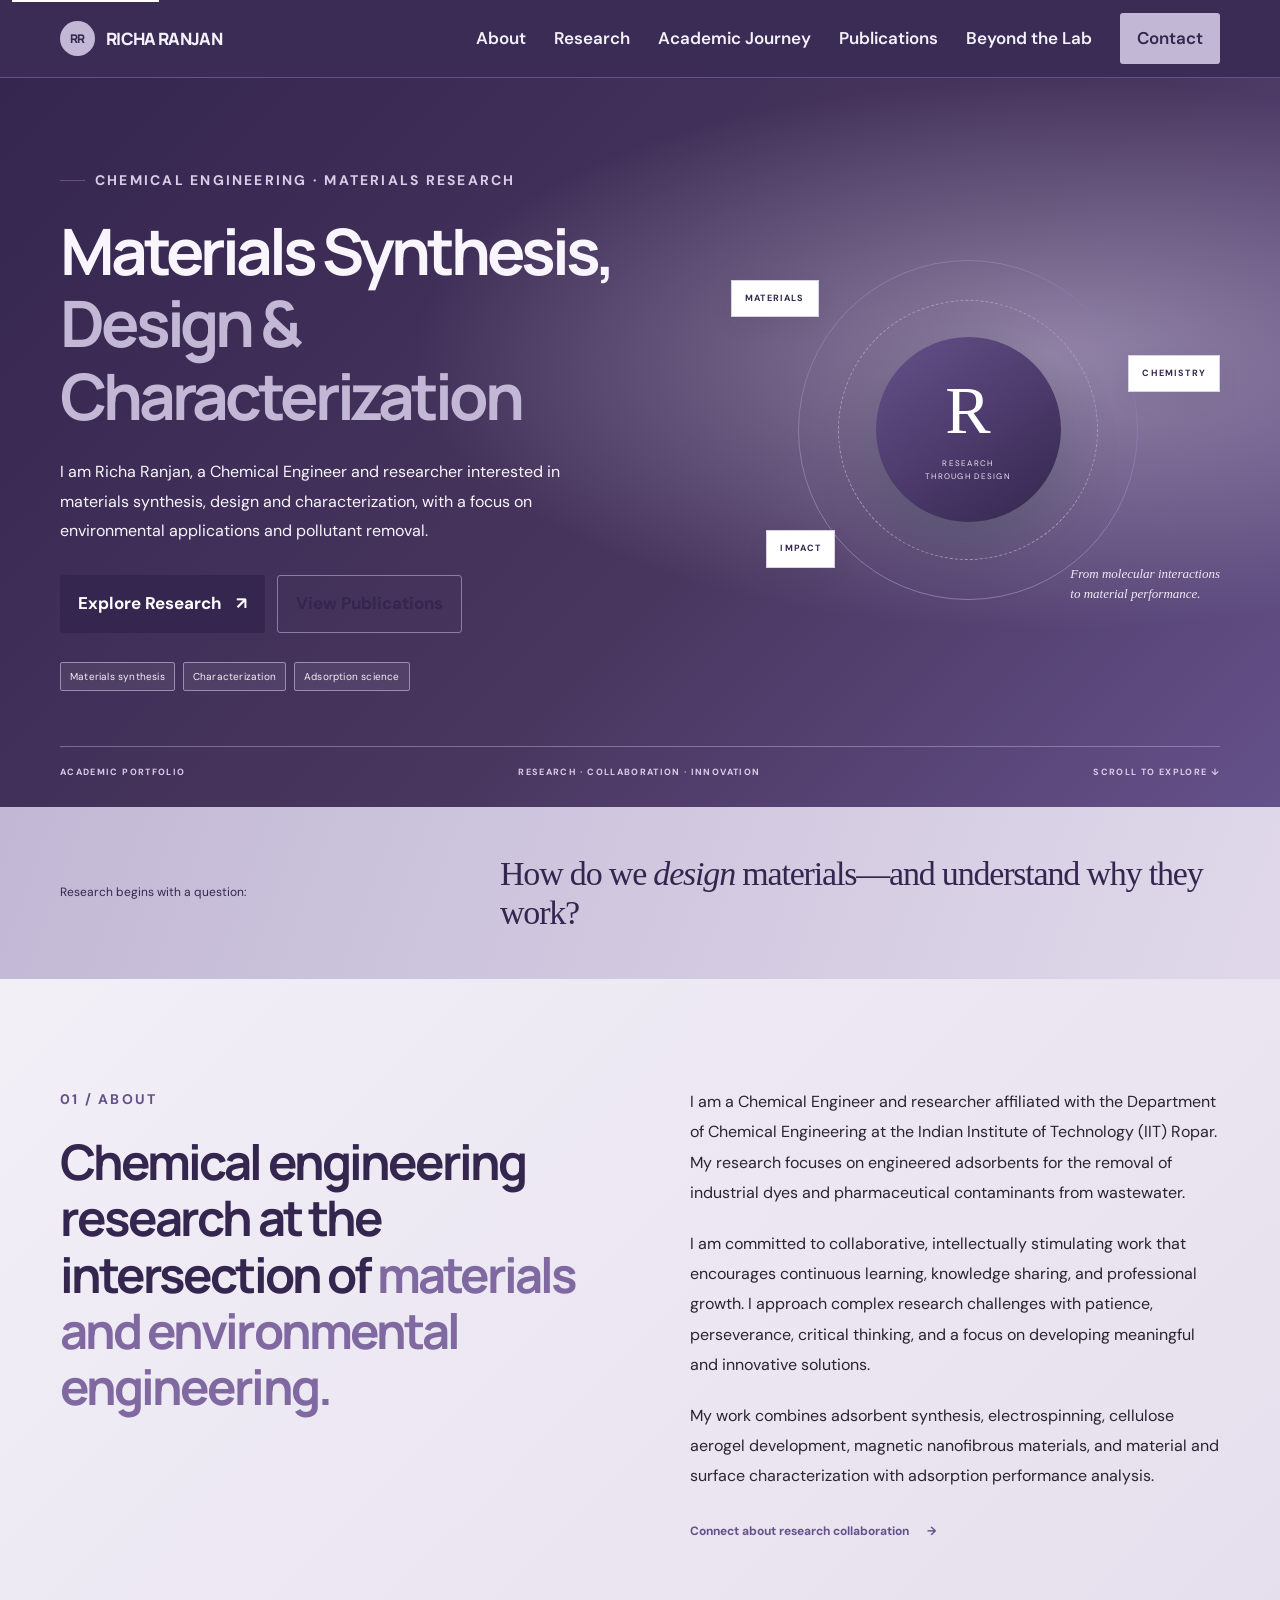
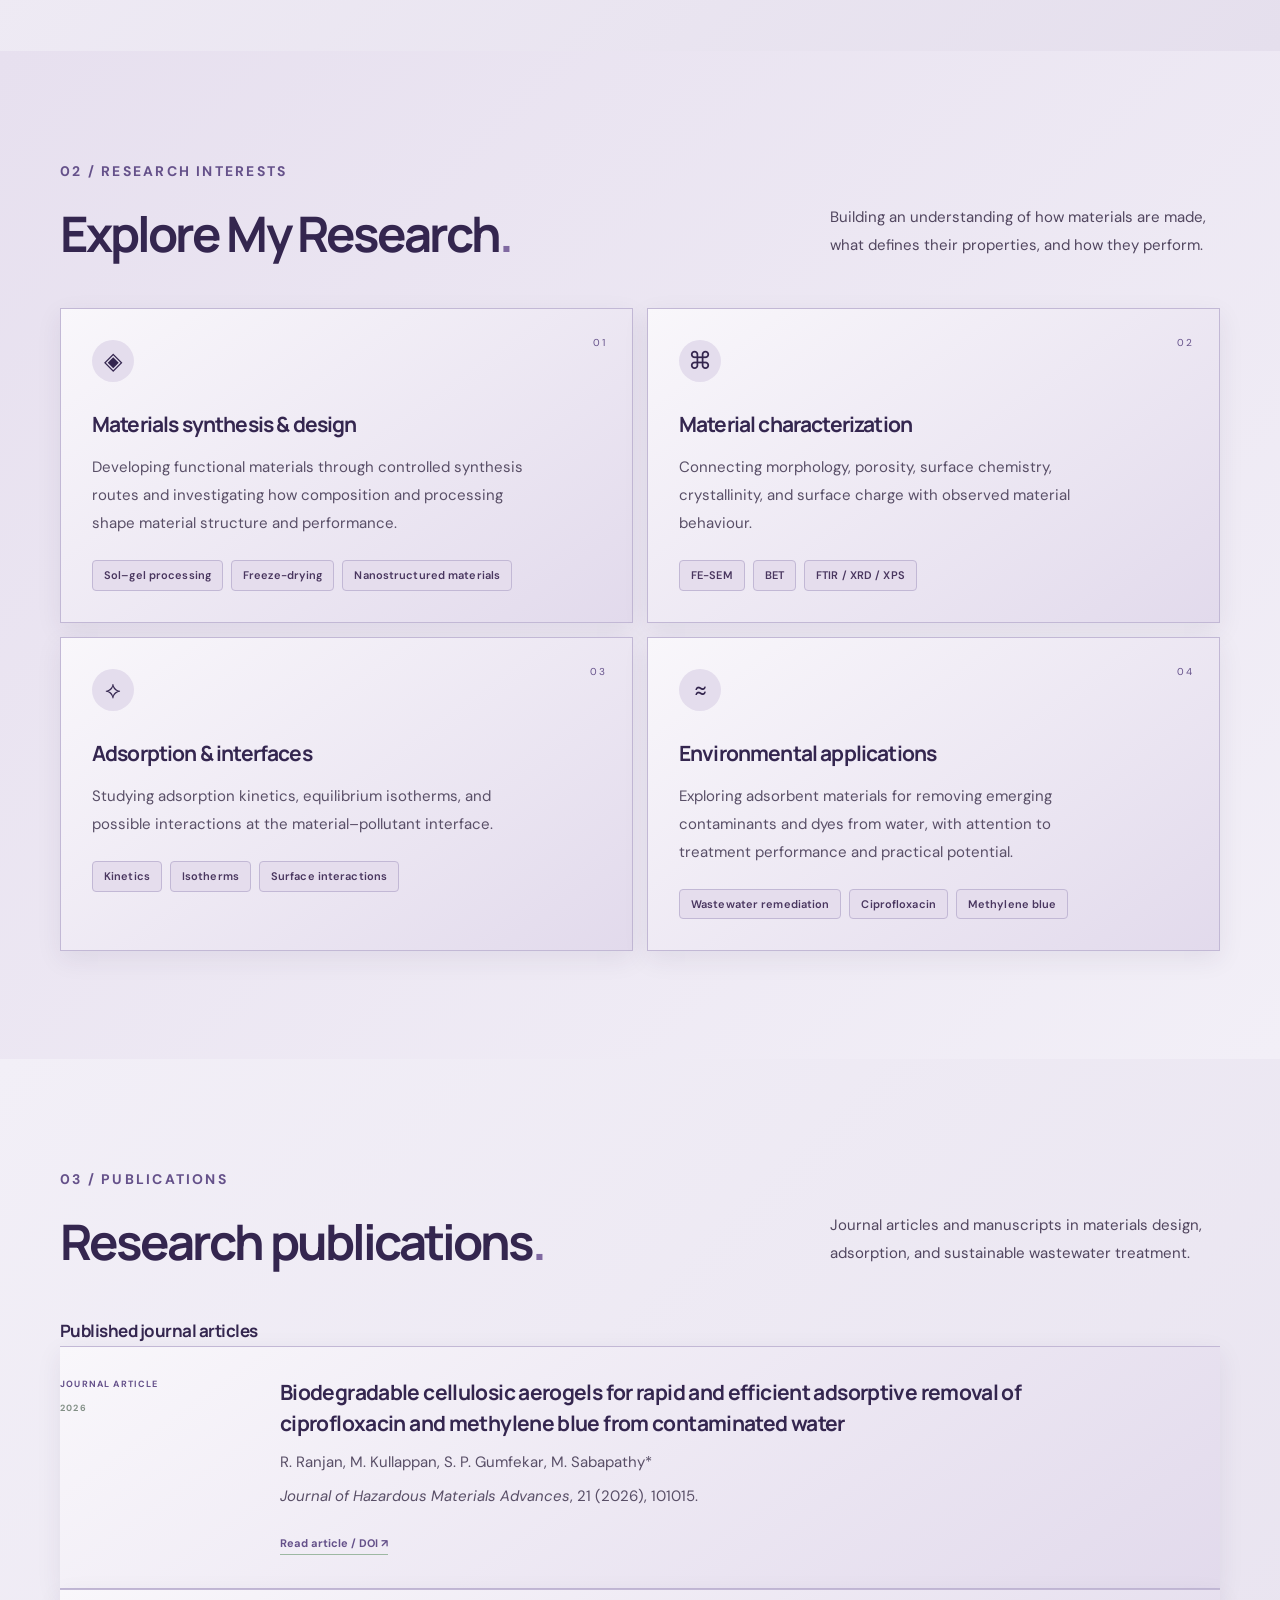
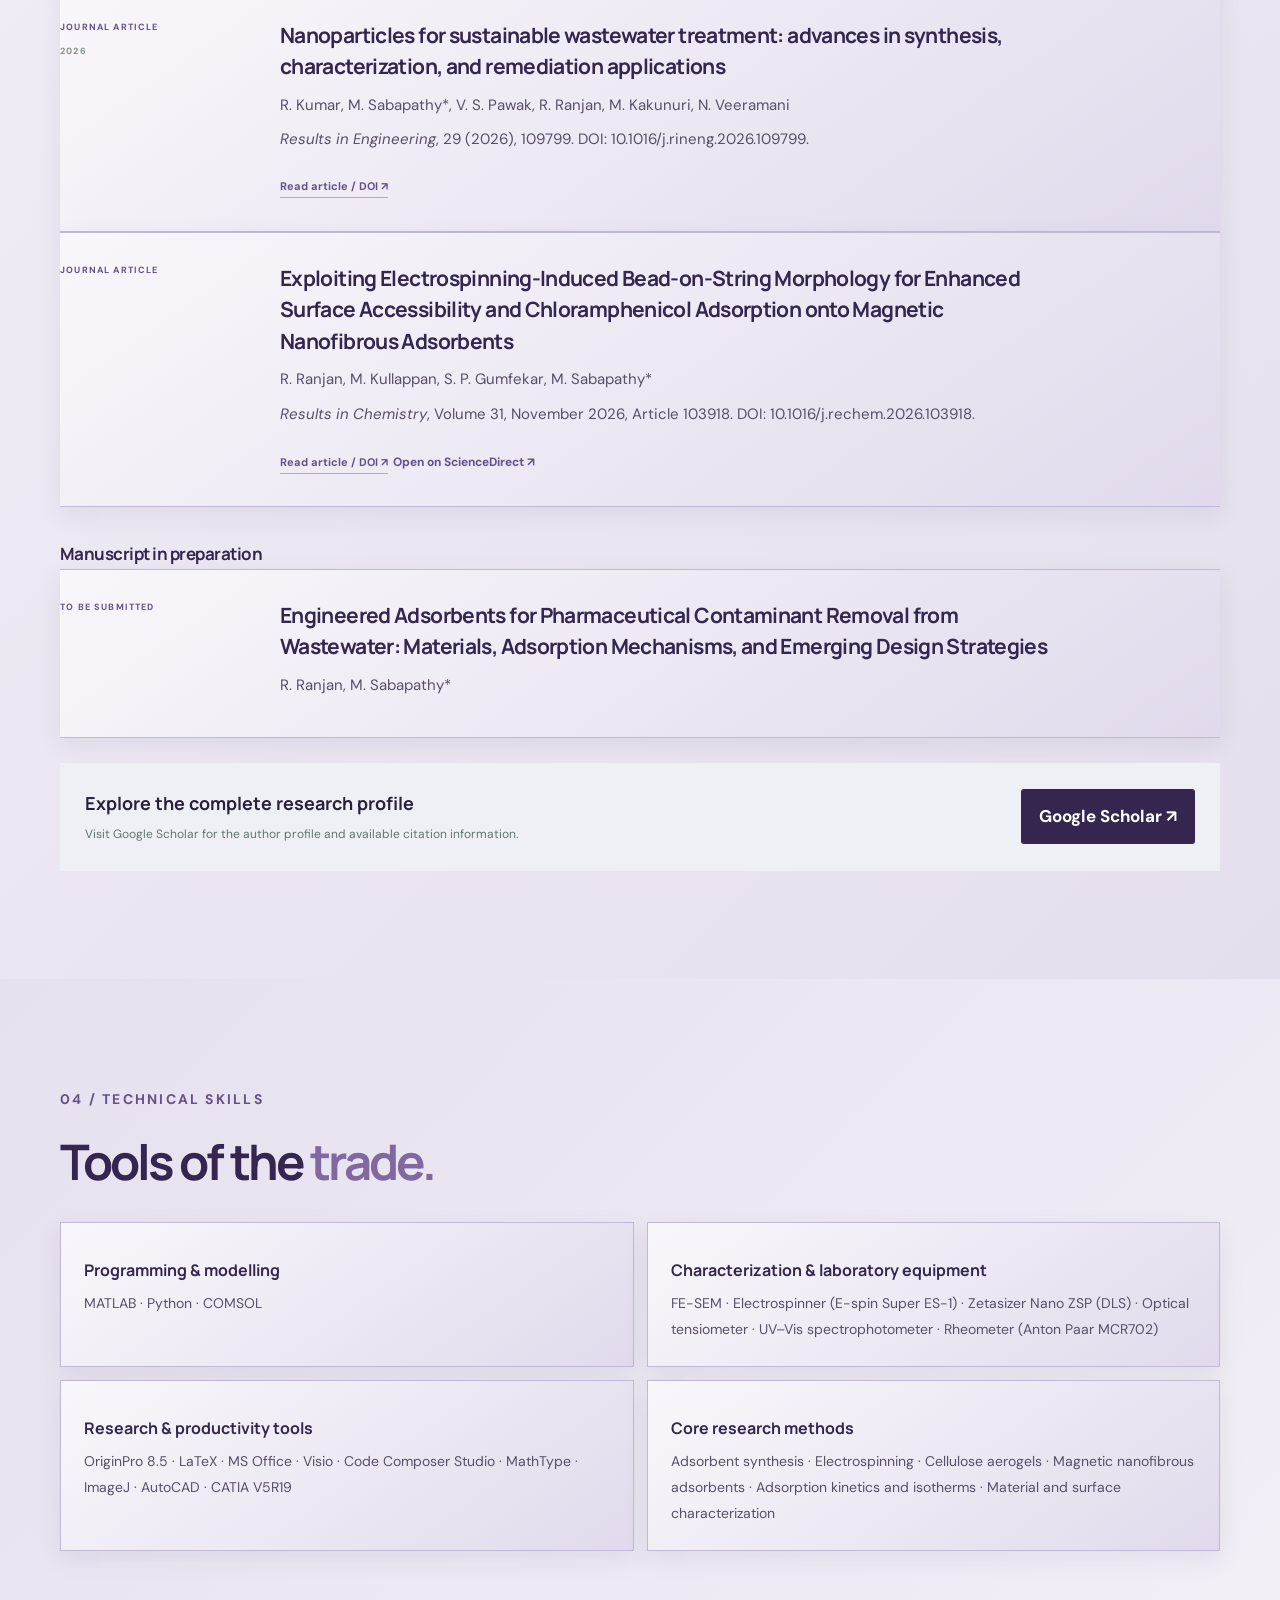
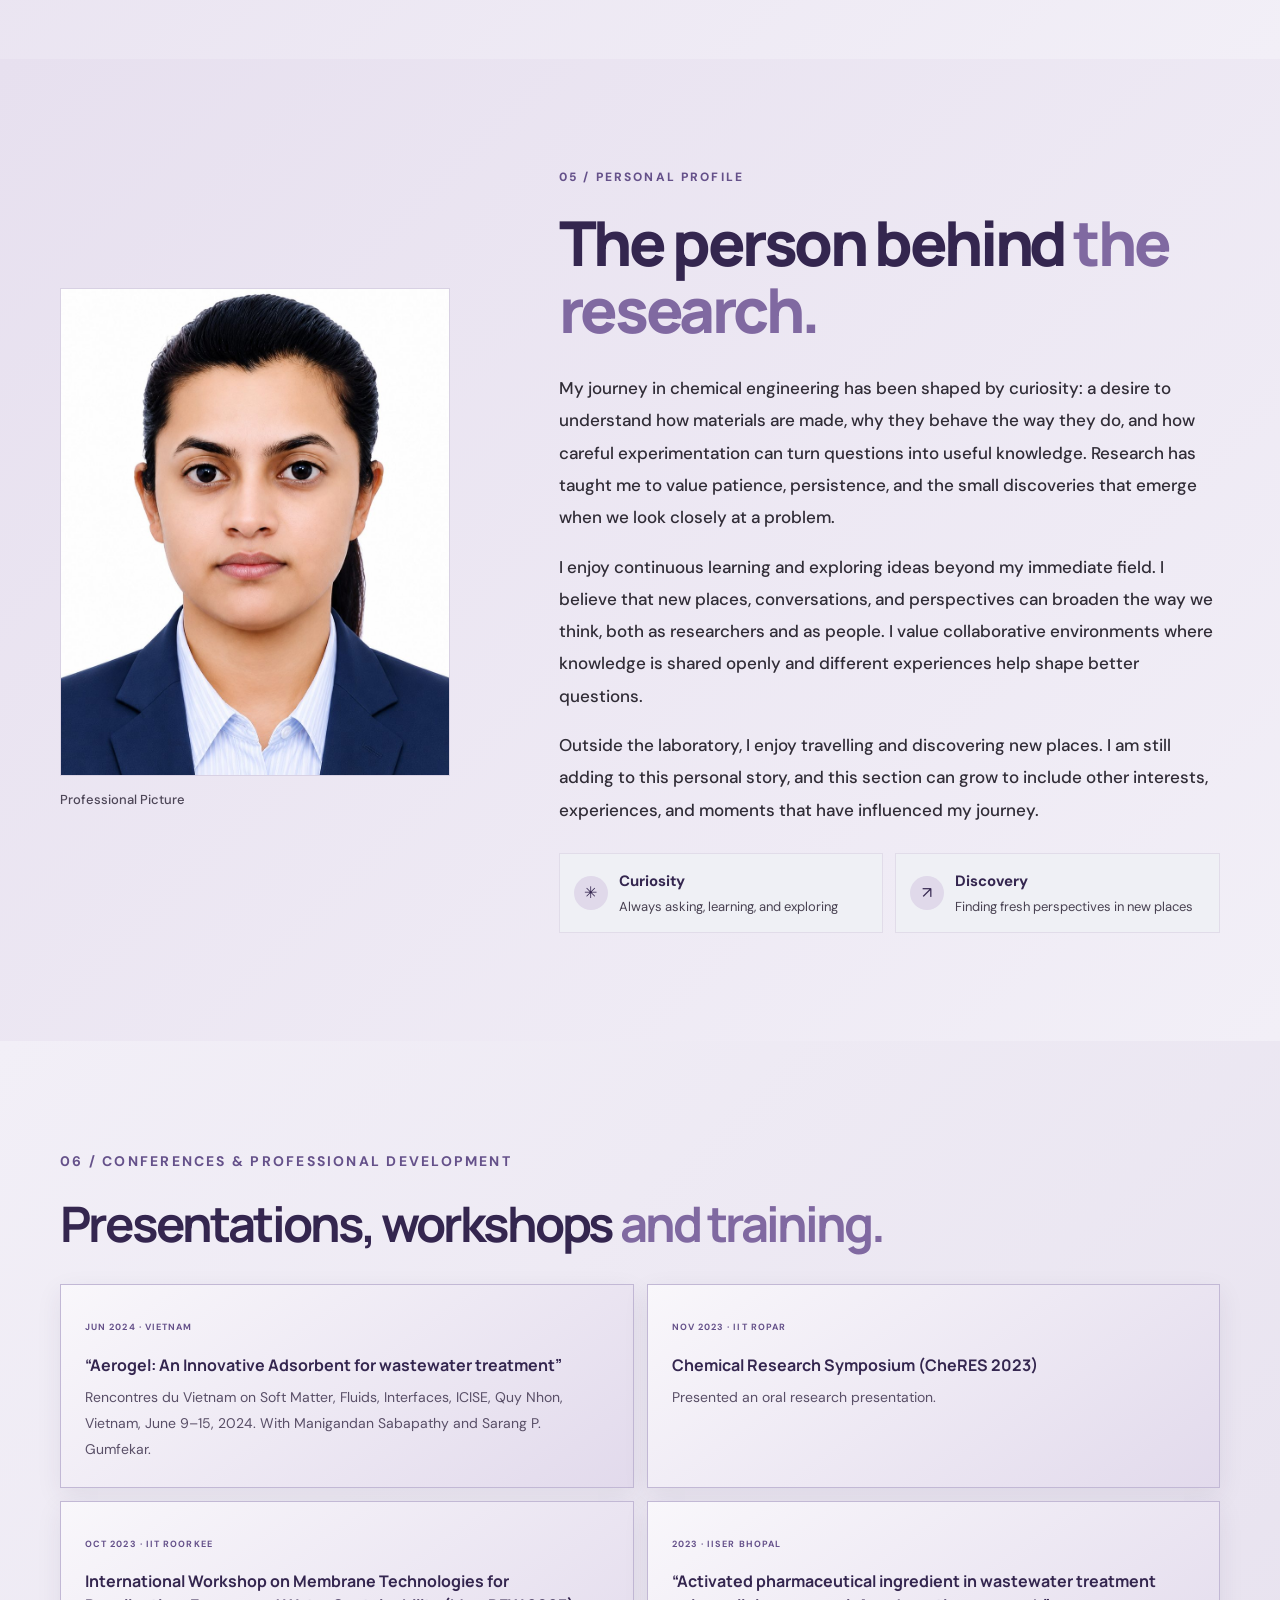
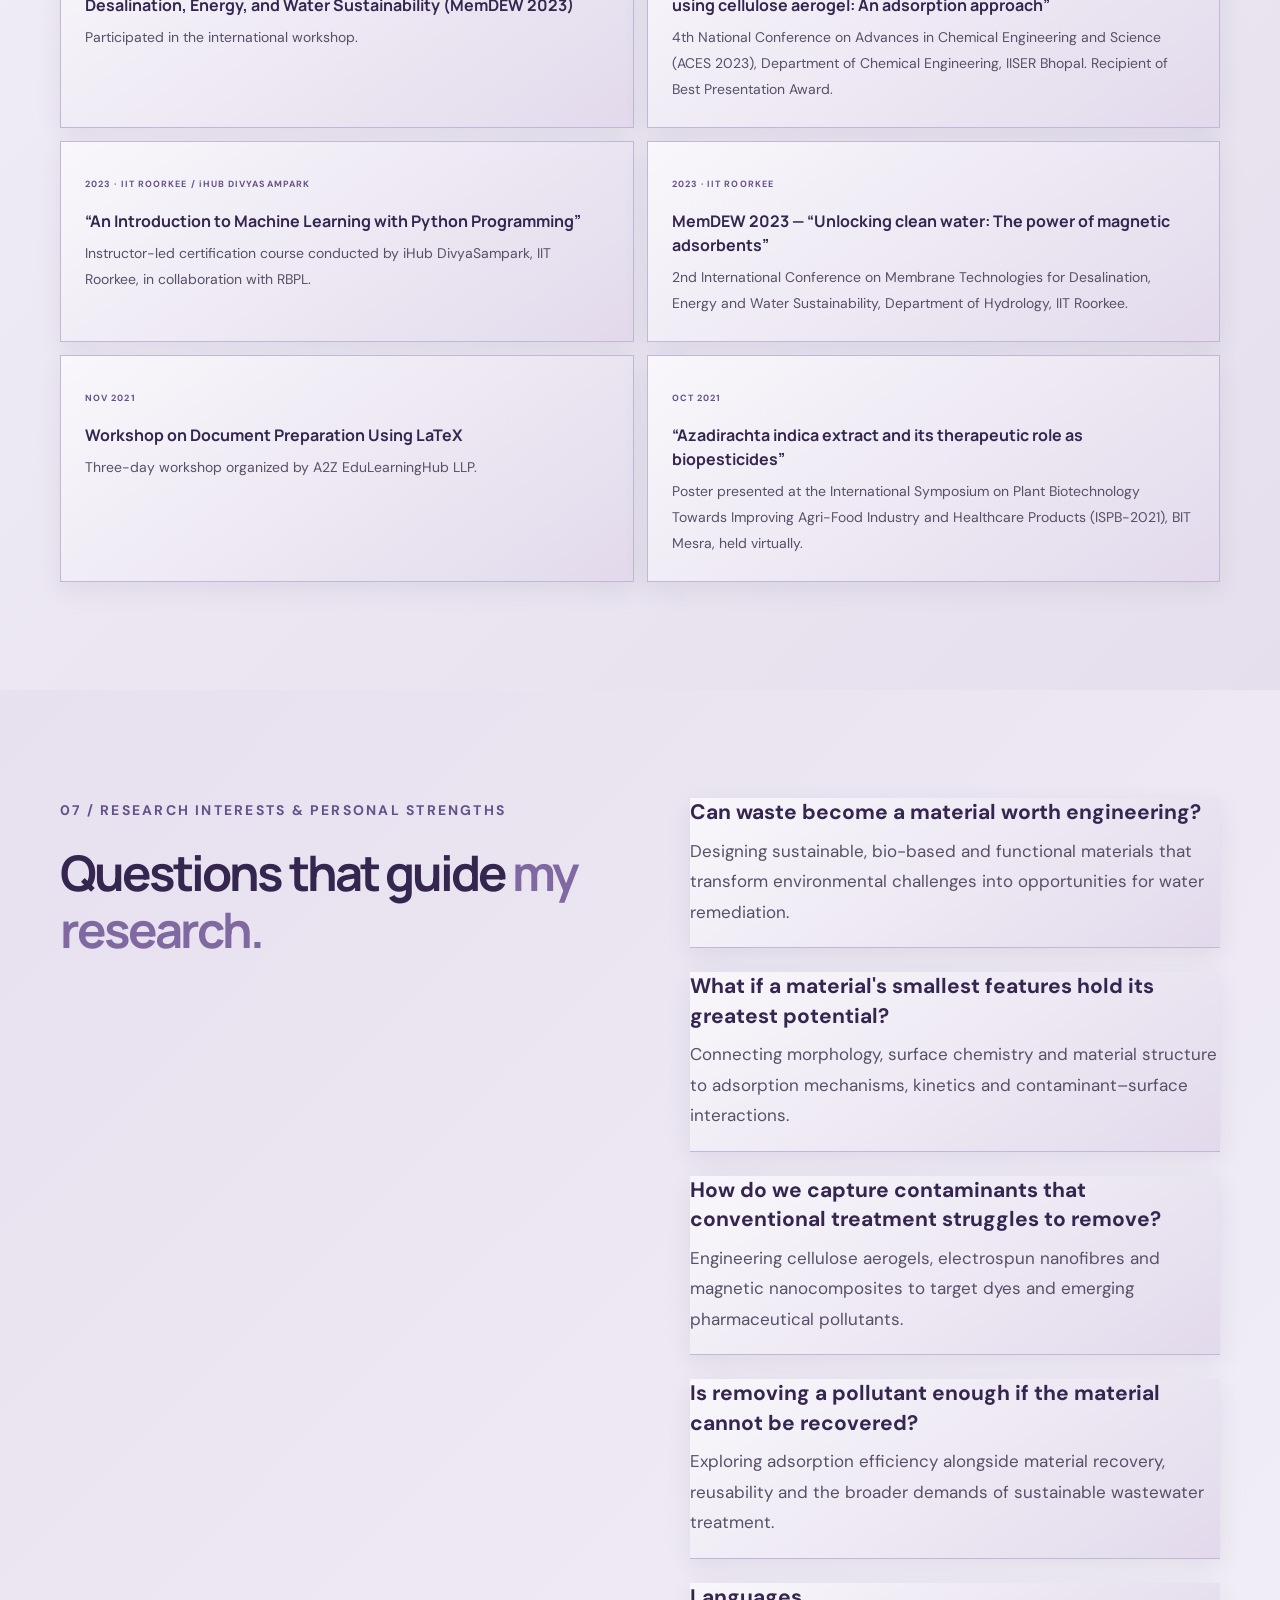
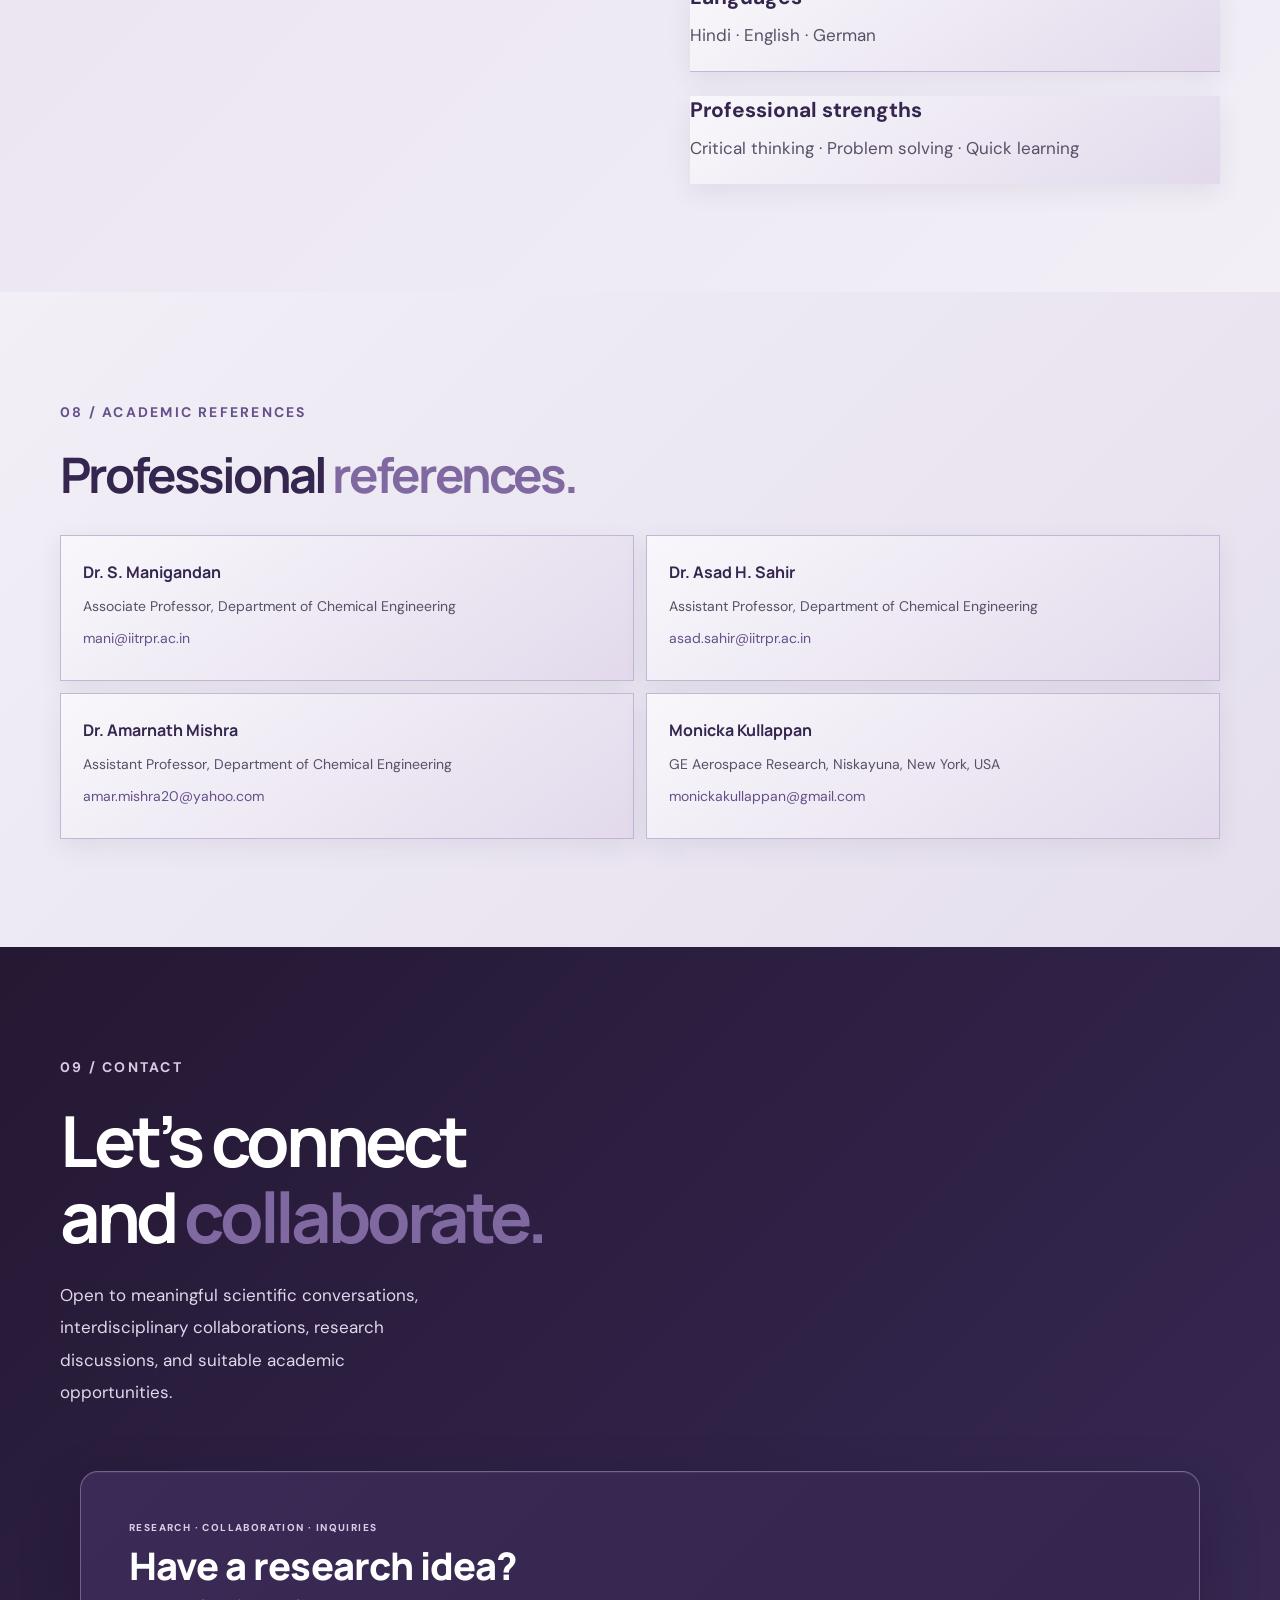
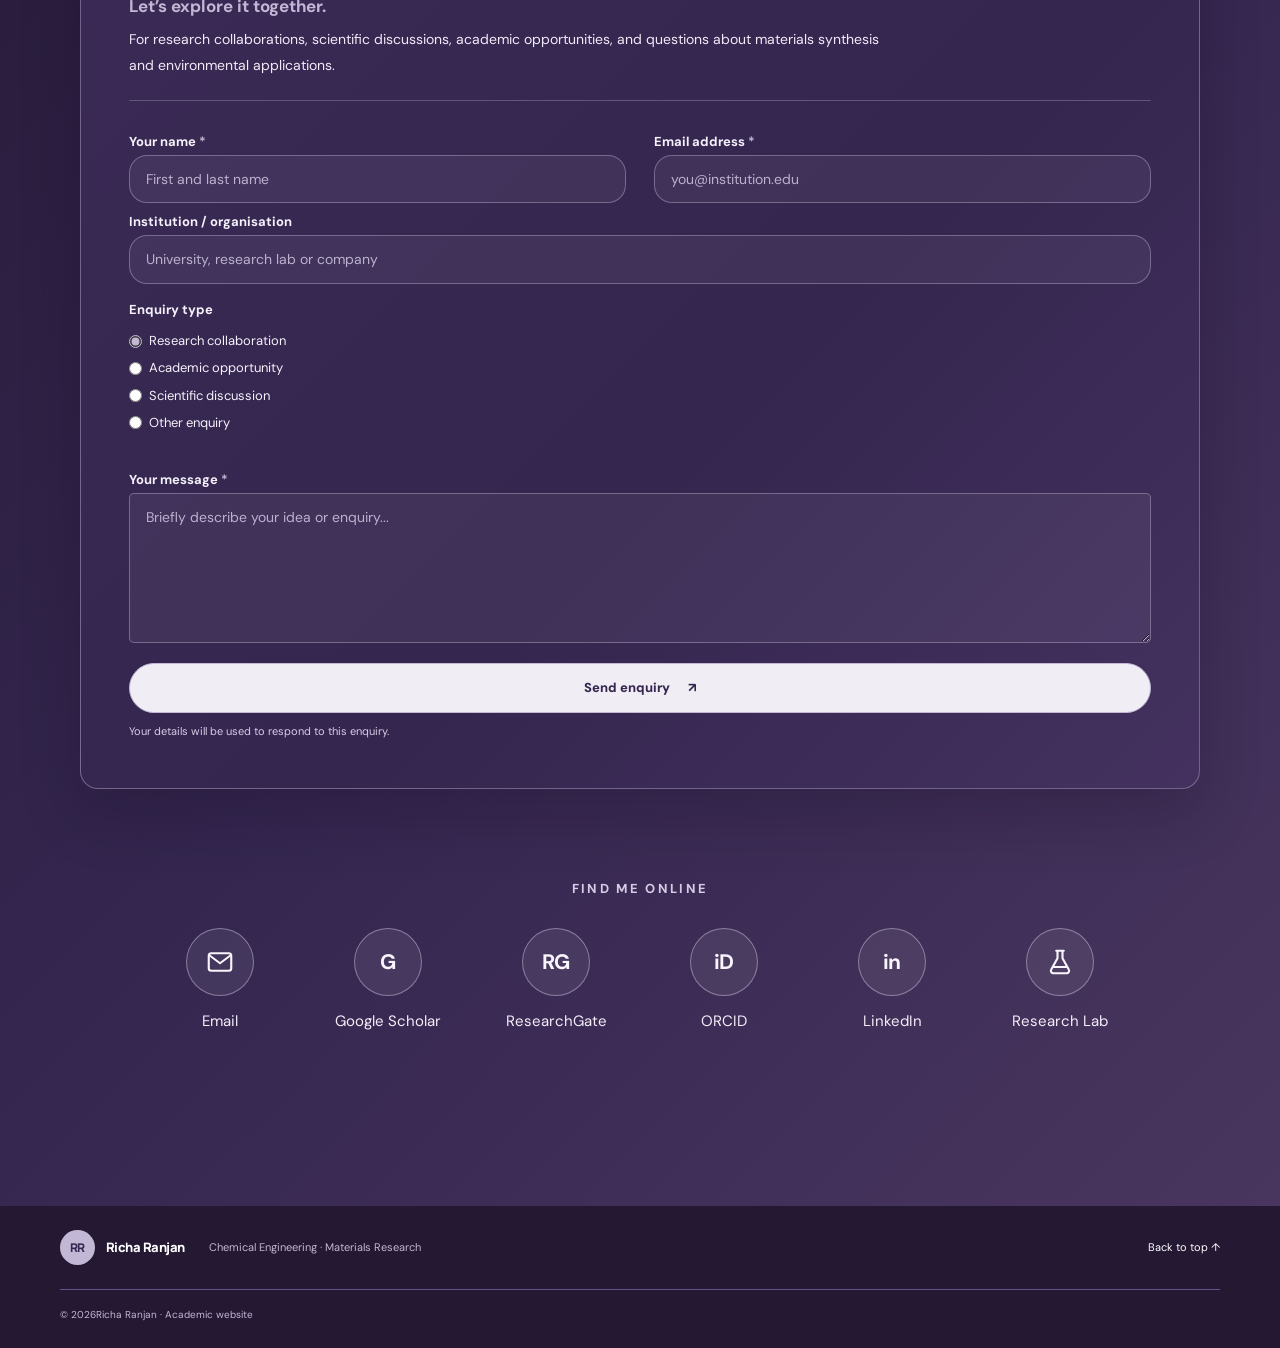
==== commit b95650c8: "Add files via upload" ====
--- a/index.html
+++ b/index.html
@@ -158,13 +158,13 @@
 .home-page .social-links-wrap {
   width: min(calc(100% - 64px), 1120px);
   margin: 0 auto;
-  padding: 8px 0 54px;
+  padding: 24px 0 64px;
   text-align: center;
 }
 .home-page .social-links-heading {
-  margin: 0 0 20px;
+  margin: 0 0 28px;
   color: #D7CBE6;
-  font-size: 10px;
+  font-size: 13px;
   font-weight: 700;
   letter-spacing: .18em;
 }
@@ -173,24 +173,24 @@
   flex-wrap: wrap;
   align-items: flex-start;
   justify-content: center;
-  gap: 22px 30px;
+  gap: 28px 44px;
 }
 .home-page .social-link {
   display: flex;
-  min-width: 92px;
+  min-width: 124px;
   flex-direction: column;
   align-items: center;
-  gap: 9px;
+  gap: 12px;
   color: #F3EDF9;
-  font-size: 12px;
+  font-size: 15px;
   text-decoration: none;
   transition: transform .2s ease, color .2s ease;
 }
 .home-page .social-link:hover { color: #C2B8D5; transform: translateY(-3px); }
 .home-page .social-icon {
   display: grid;
-  width: 48px;
-  height: 48px;
+  width: 68px;
+  height: 68px;
   place-items: center;
   border: 1px solid rgba(194,184,213,.55);
   border-radius: 50%;
@@ -199,13 +199,16 @@
   transition: background .2s ease, border-color .2s ease;
 }
 .home-page .social-link:hover .social-icon { background: #65518A; border-color: #C2B8D5; }
-.home-page .social-icon svg { width: 22px; height: 22px; fill: none; stroke: currentColor; stroke-width: 1.7; stroke-linecap: round; stroke-linejoin: round; }
-.home-page .social-letter { font-size: 16px; font-weight: 700; letter-spacing: -.04em; }
+.home-page .social-icon svg { width: 30px; height: 30px; fill: none; stroke: currentColor; stroke-width: 1.7; stroke-linecap: round; stroke-linejoin: round; }
+.home-page .social-letter { font-size: 21px; font-weight: 700; letter-spacing: -.04em; }
 @media (max-width: 700px) {
-  .home-page .social-links-wrap { width: calc(100% - 32px); padding: 4px 0 36px; }
-  .home-page .social-links { gap: 20px 16px; }
-  .home-page .social-link { min-width: 84px; font-size: 11px; }
-  .home-page .social-icon { width: 44px; height: 44px; }
+  .home-page .social-links-wrap { width: calc(100% - 32px); padding: 18px 0 40px; }
+  .home-page .social-links-heading { font-size: 12px; margin-bottom: 24px; }
+  .home-page .social-links { gap: 24px 18px; }
+  .home-page .social-link { min-width: 100px; font-size: 13px; }
+  .home-page .social-icon { width: 58px; height: 58px; }
+  .home-page .social-icon svg { width: 26px; height: 26px; }
+  .home-page .social-letter { font-size: 19px; }
 }
 
 </style>
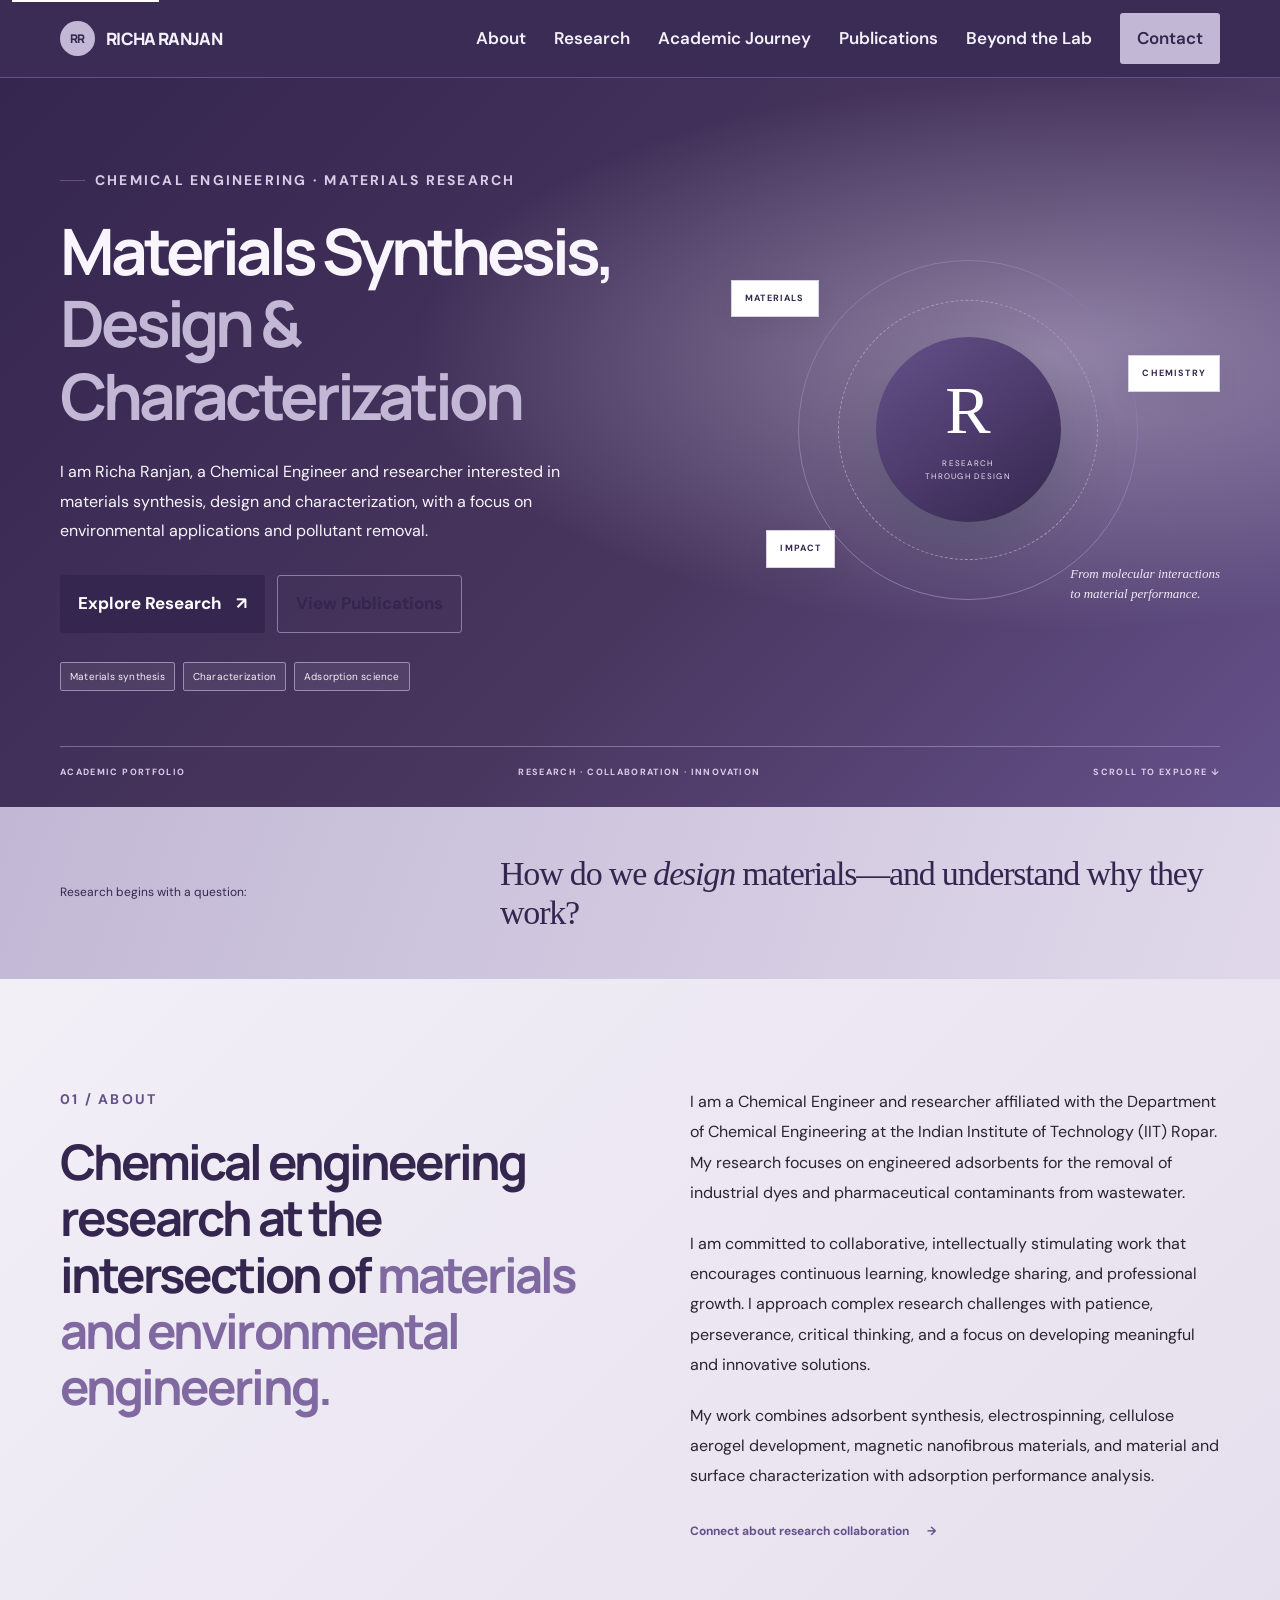
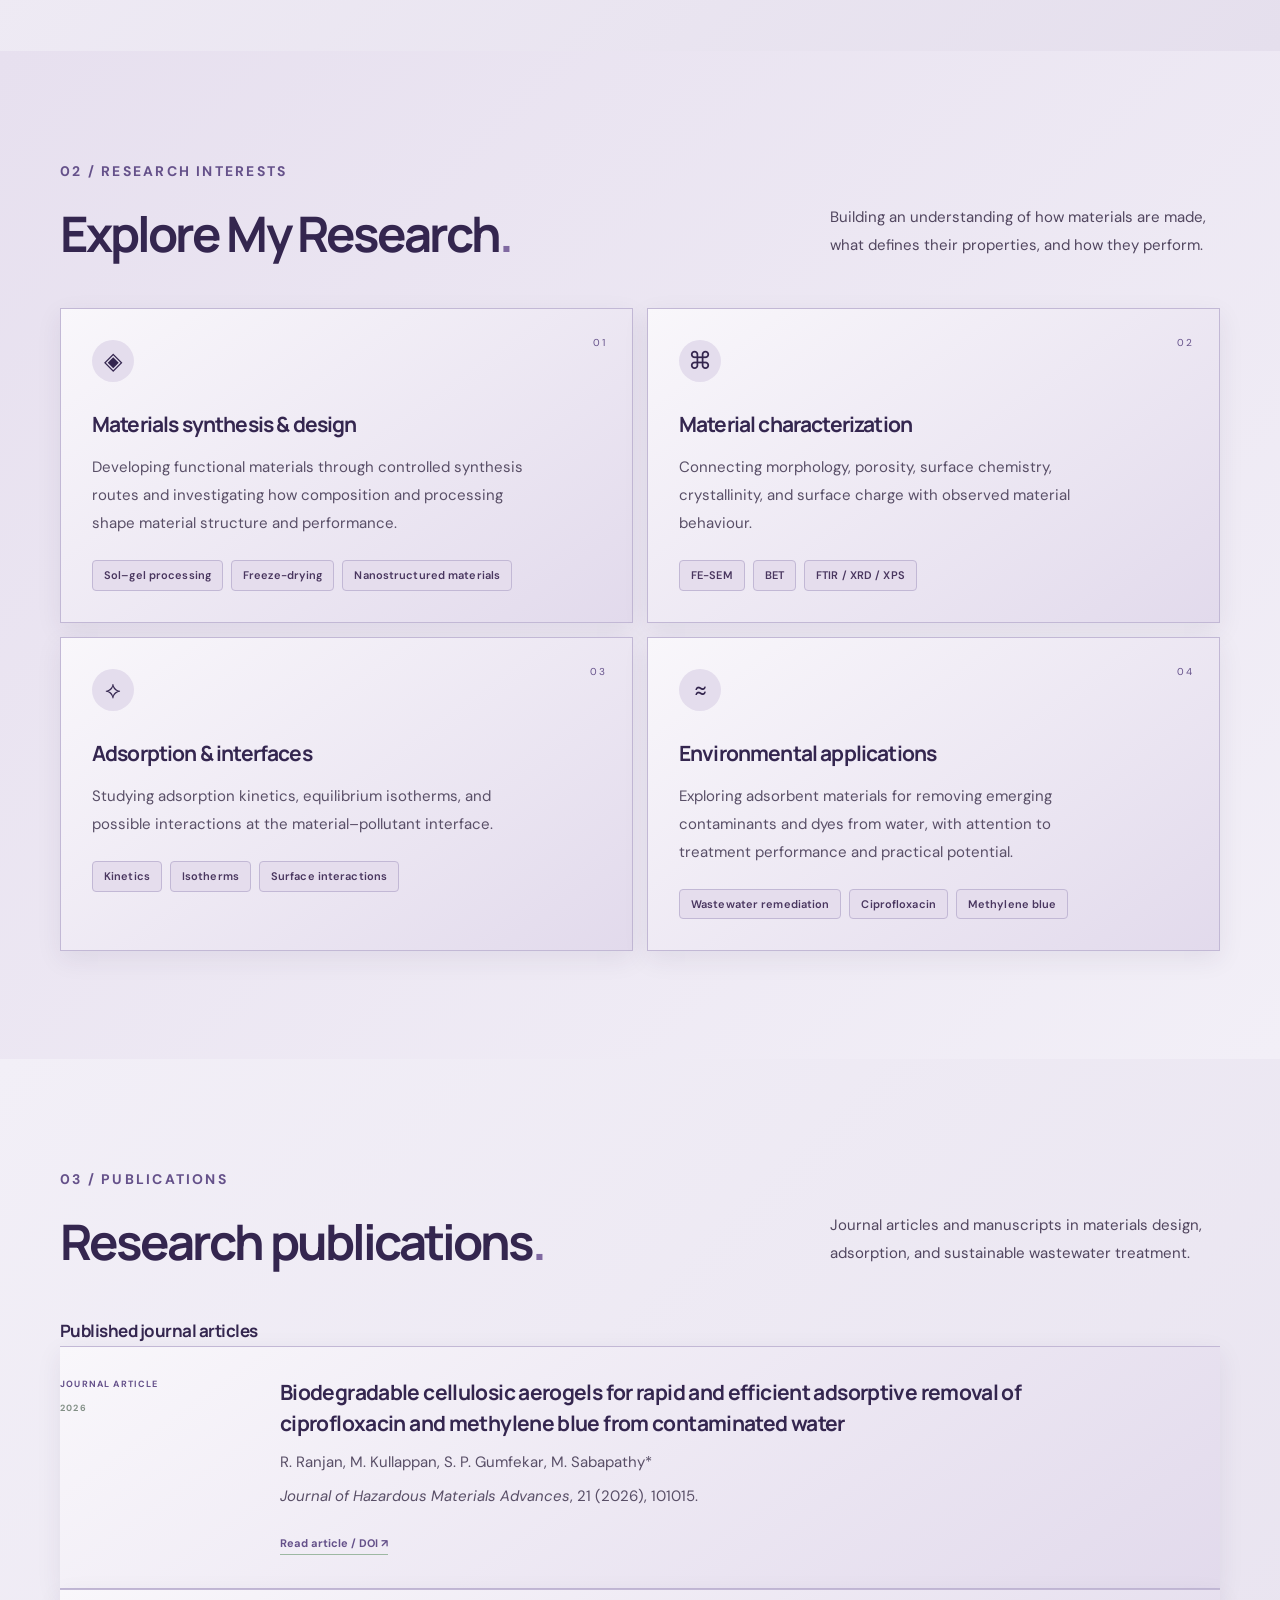
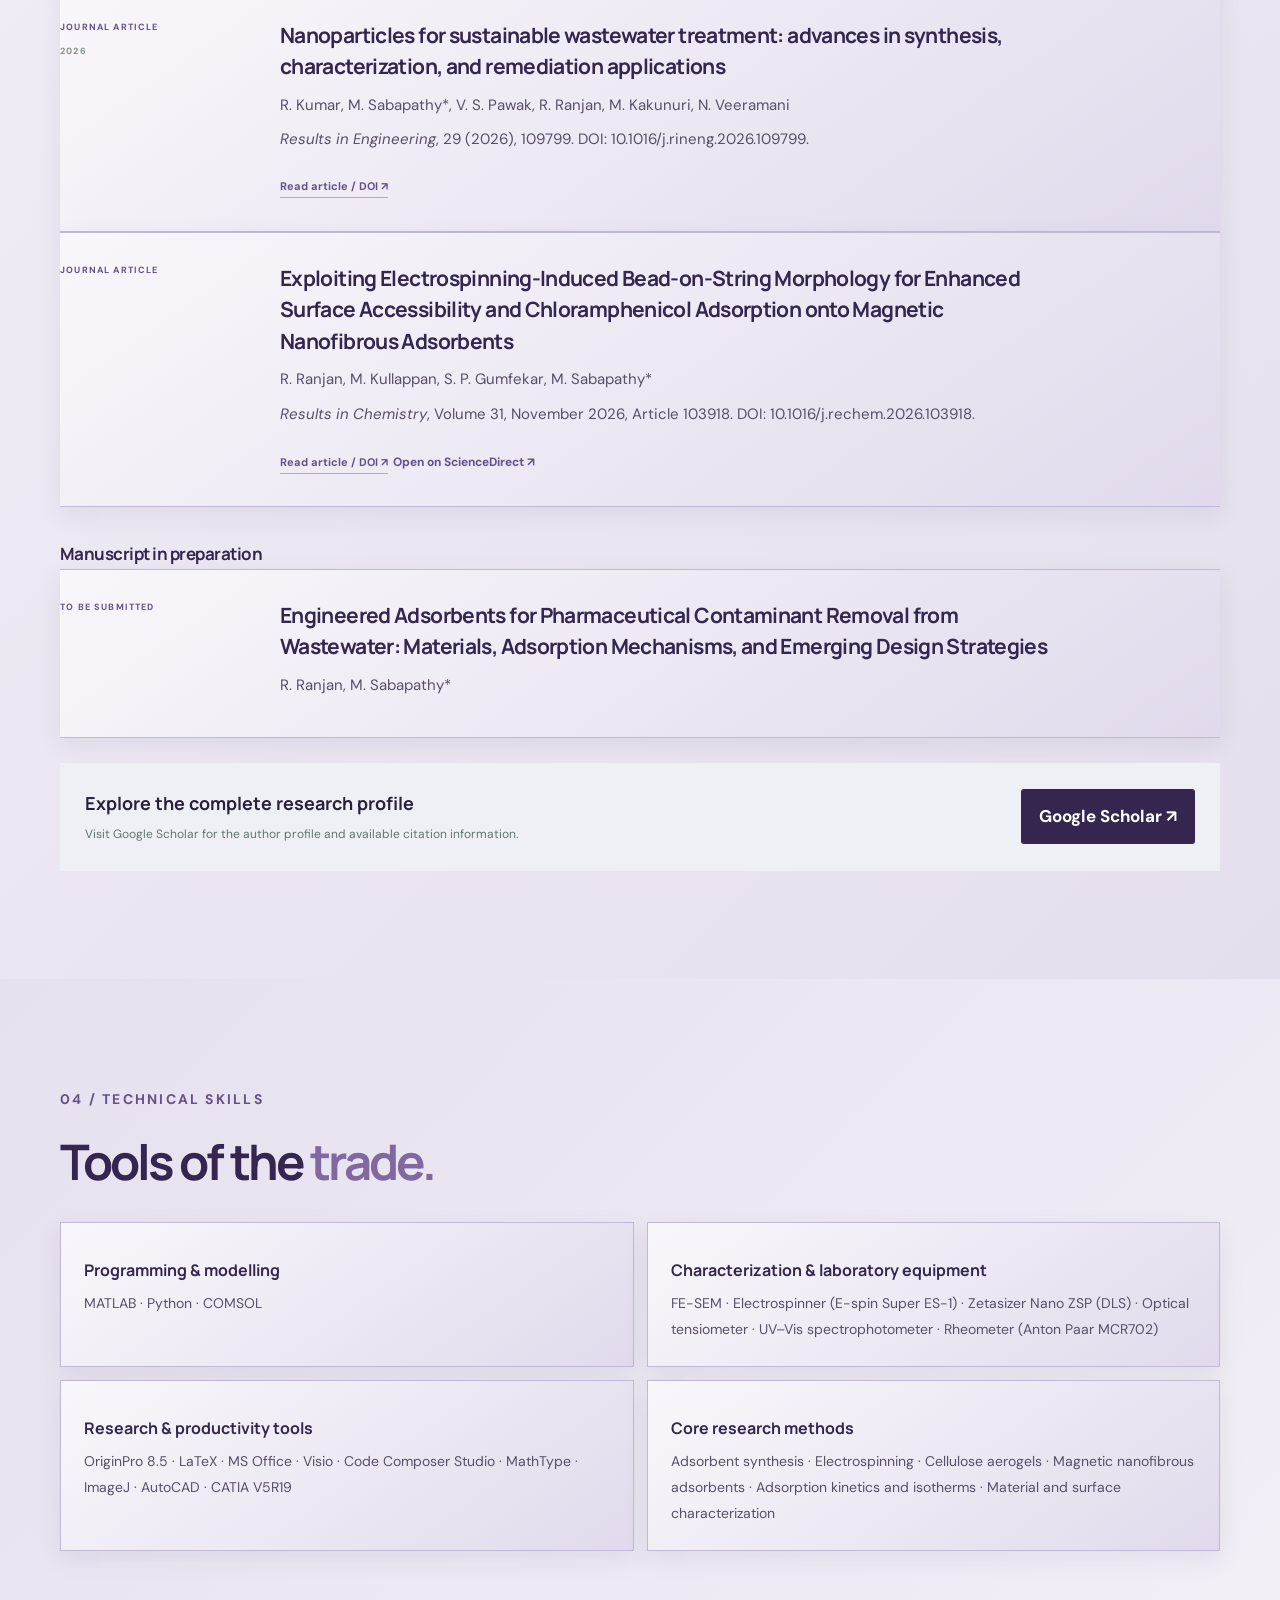
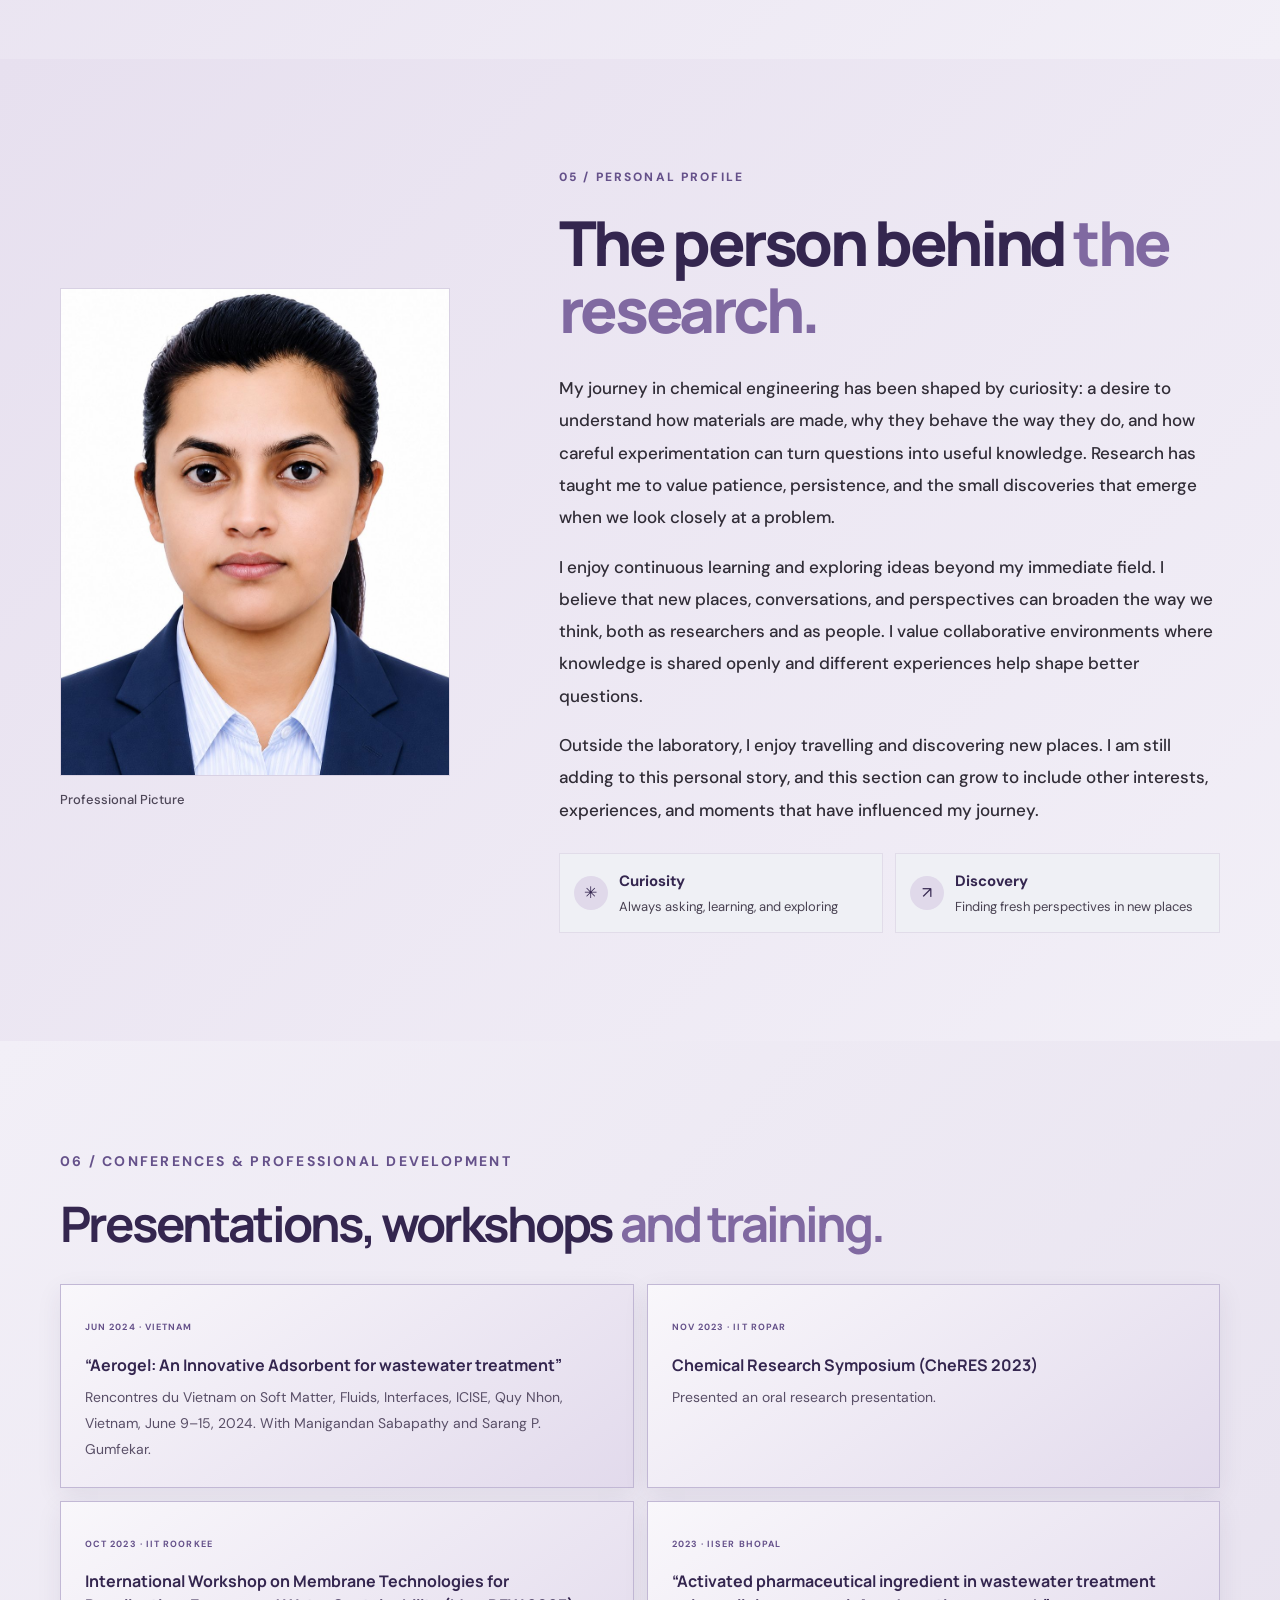
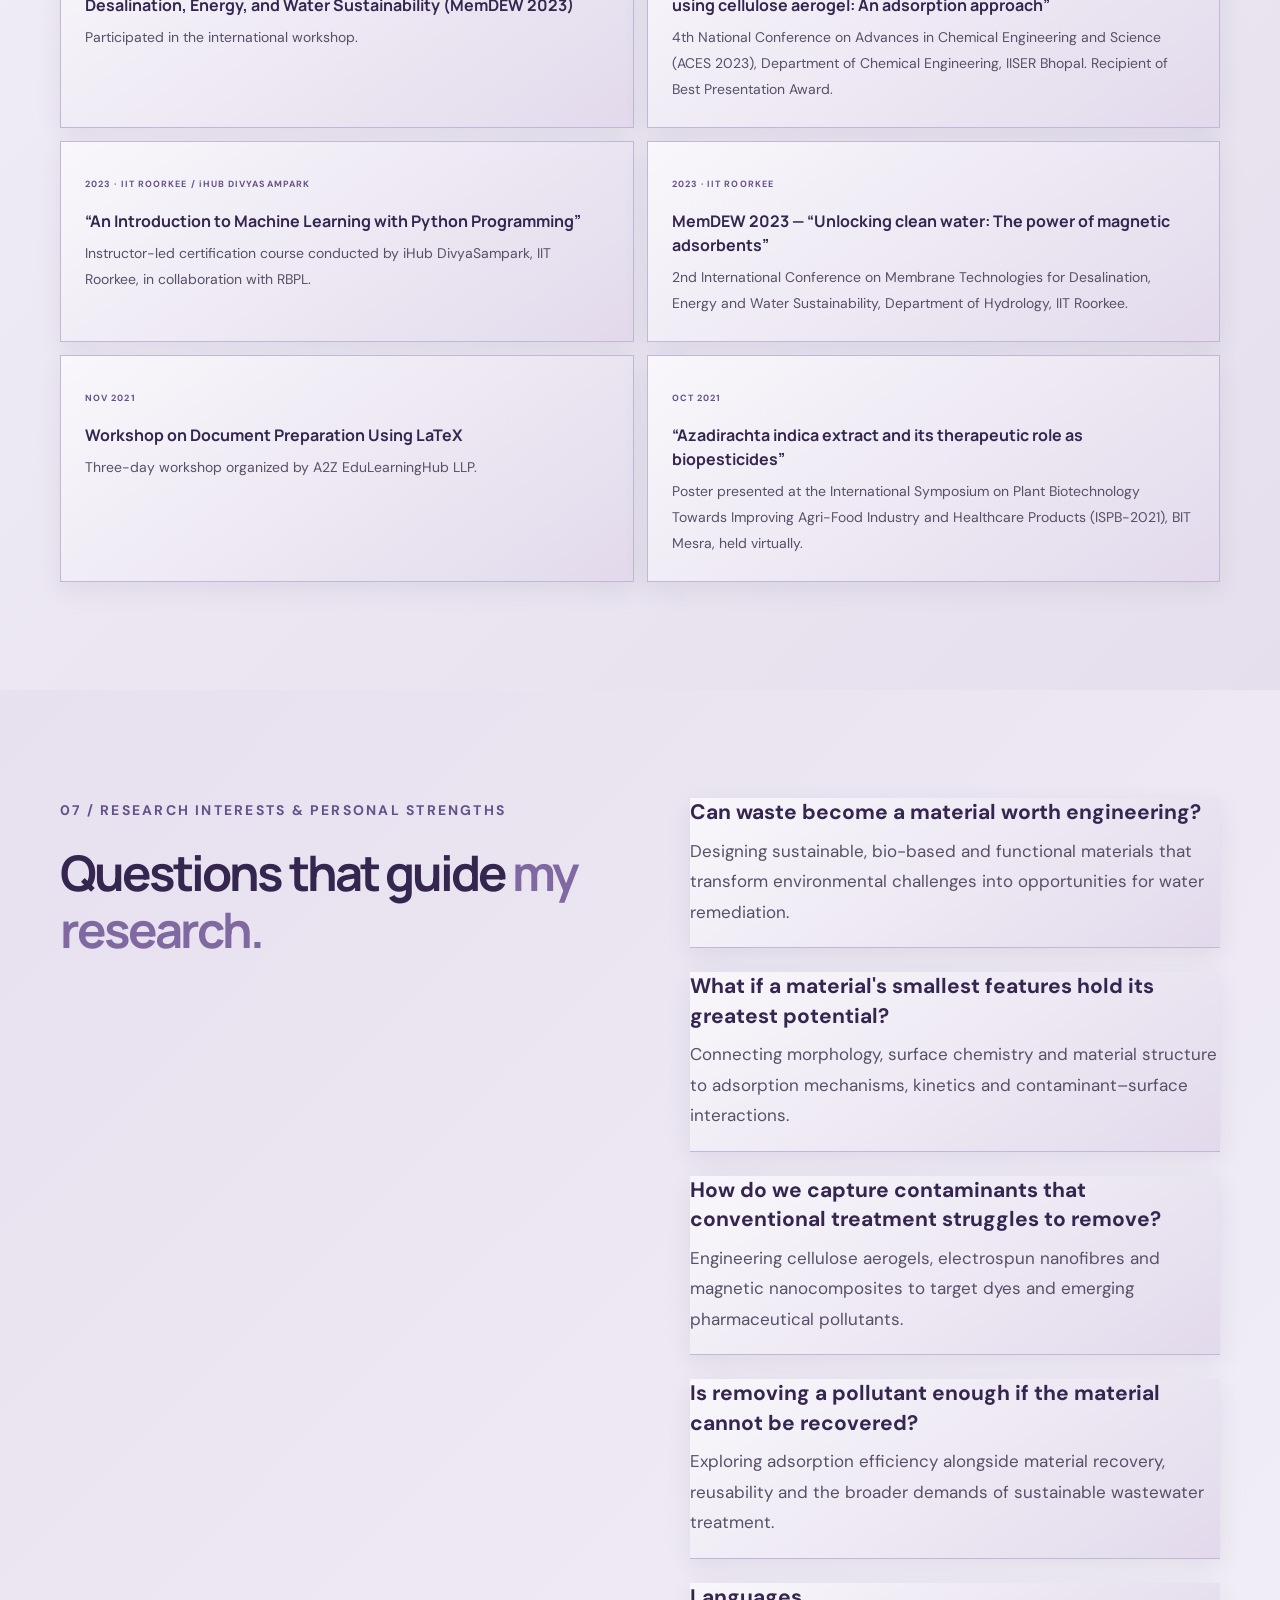
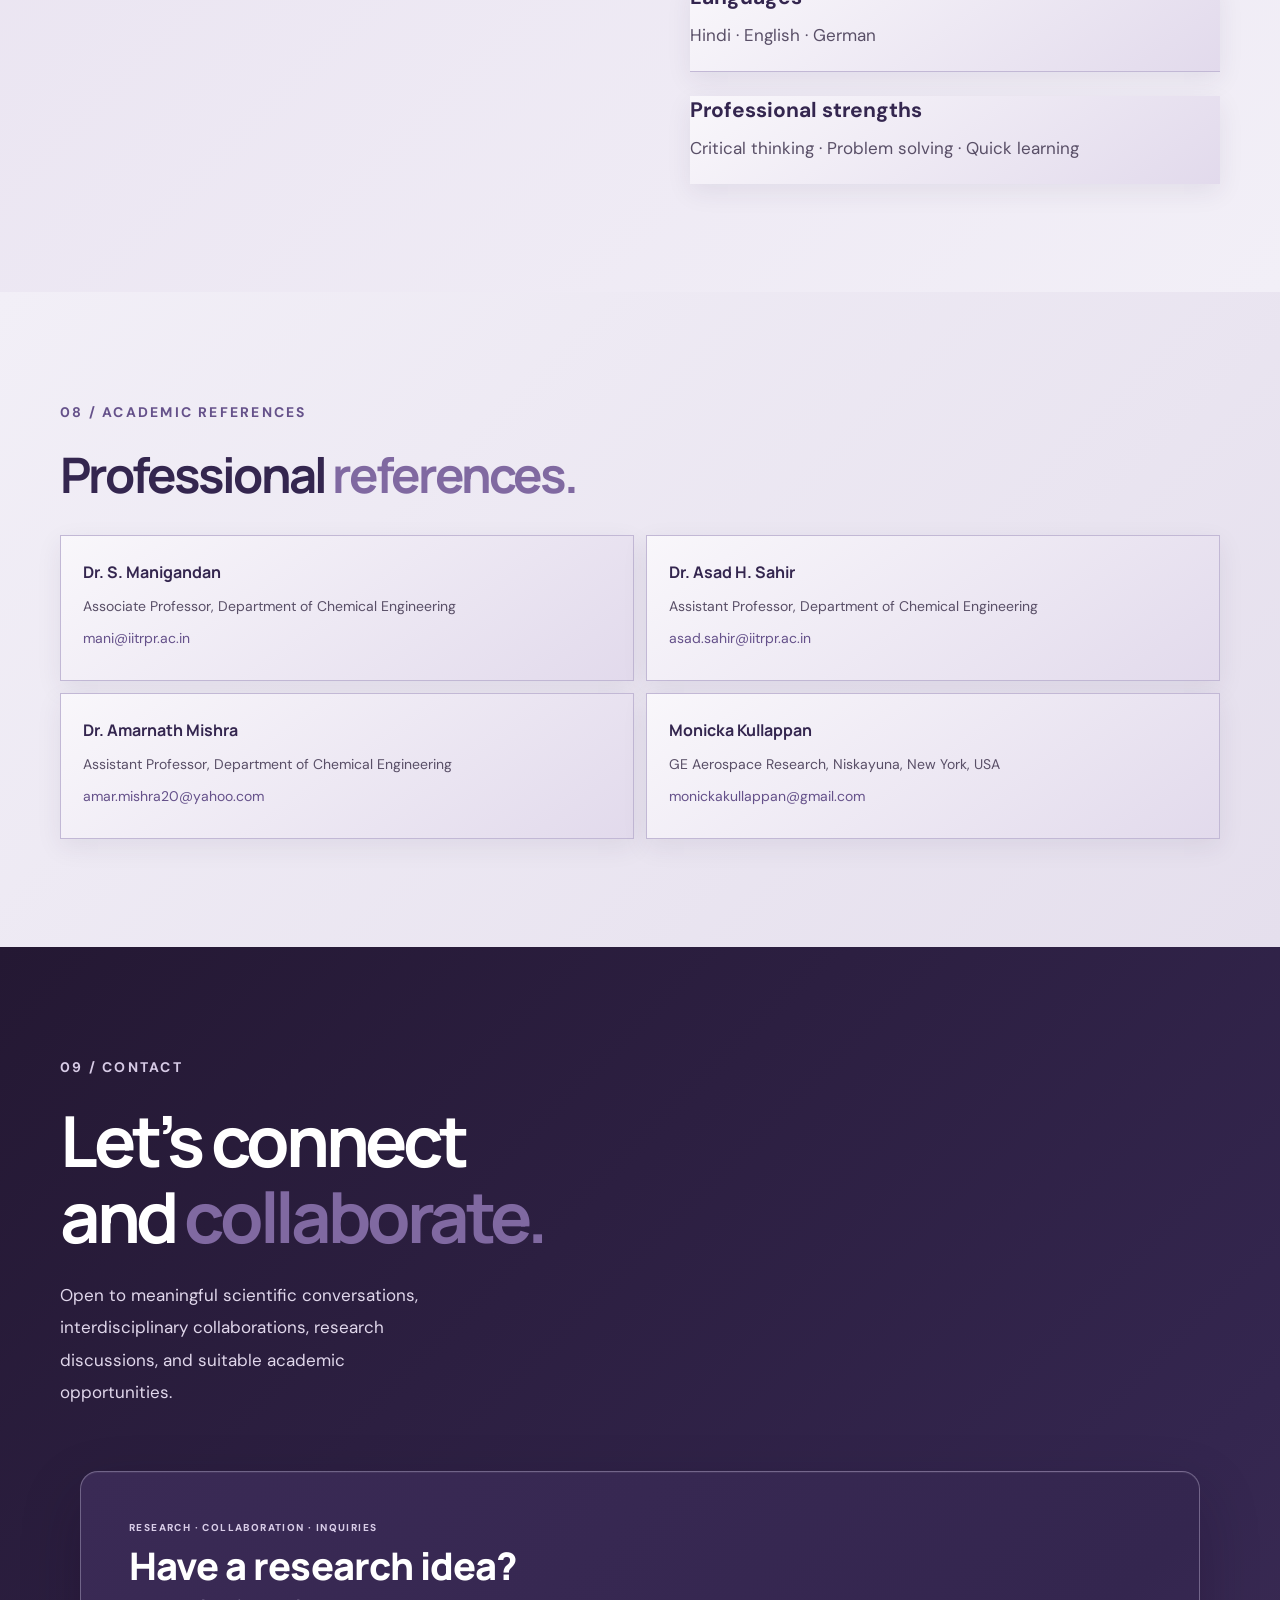
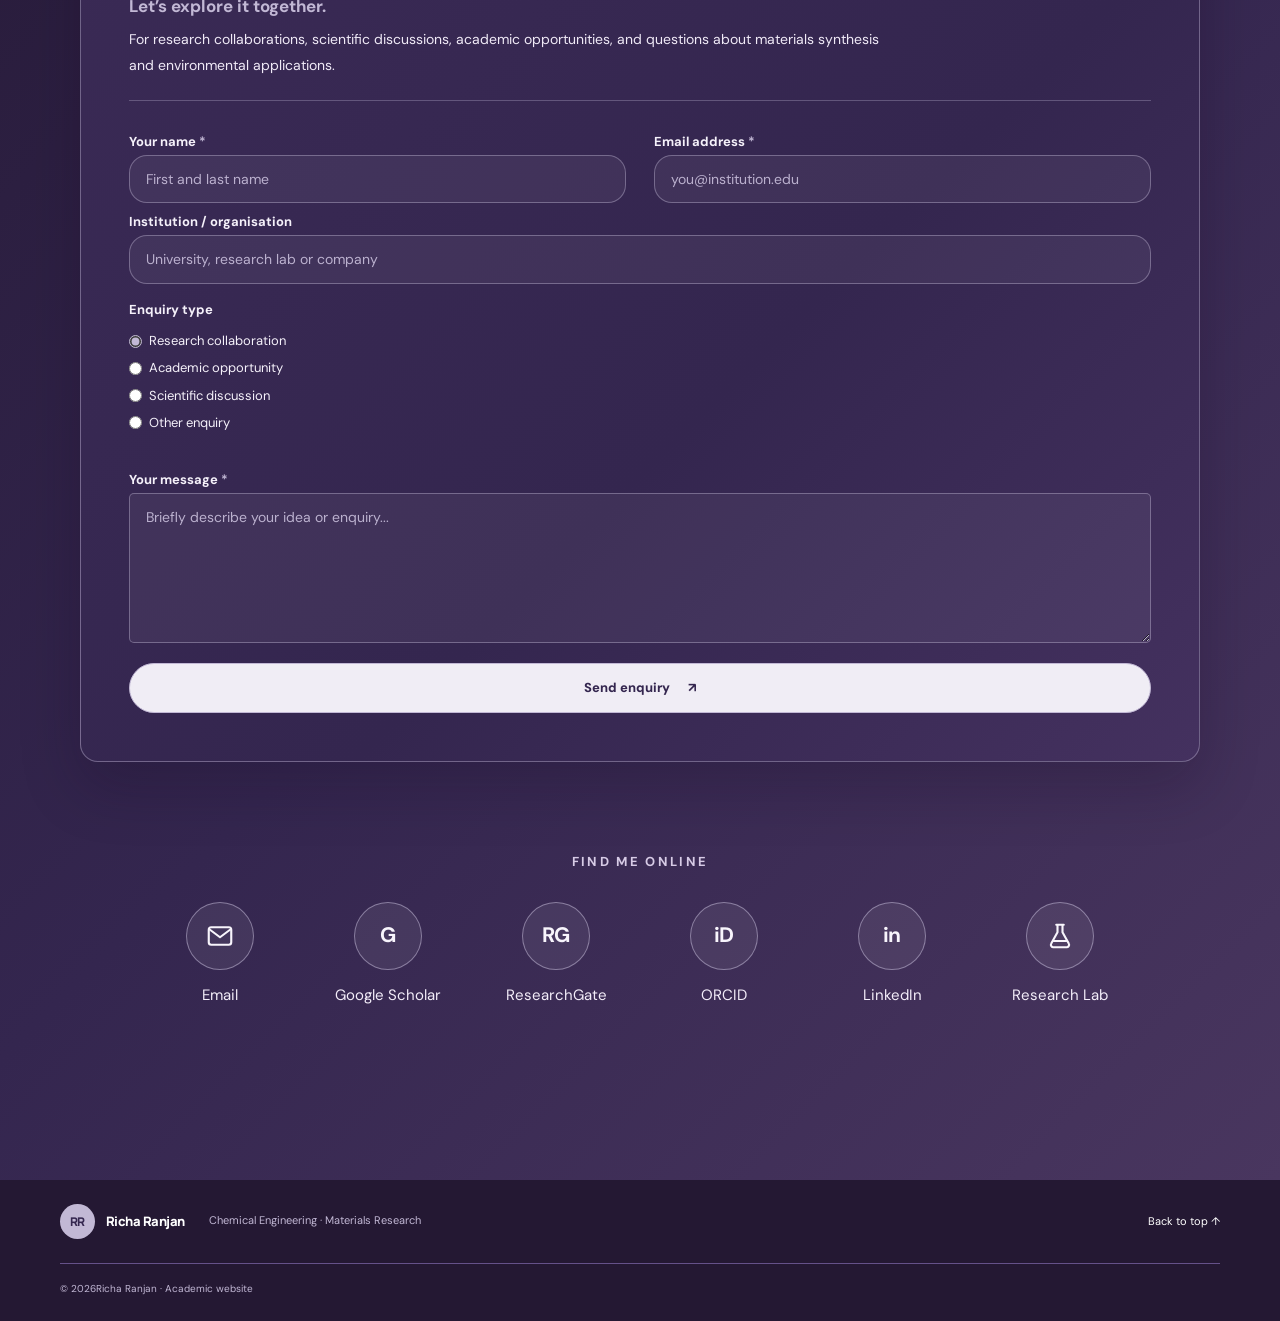
==== commit 7882808f: "index.html" ====
--- a/index.html
+++ b/index.html
@@ -485,7 +485,6 @@
 
       <input type="hidden" name="_subject" value="New research enquiry from Richa Ranjan's website">
       <button type="submit" class="collaboration-submit">Send enquiry <span aria-hidden="true">↗</span></button>
-      <p class="form-privacy">Your details will be used to respond to this enquiry.</p>
     </form>
   </div>
 
@@ -518,4 +517,4 @@
 <footer class="site-footer"><div class="container footer-inner"><a class="brand brand-footer" href="#home"><span class="brand-mark">RR</span><span>Richa Ranjan</span></a><p>Chemical Engineering · Materials Research</p><a class="back-top" href="#home">Back to top ↑</a><small>© <span id="year"></span>Richa Ranjan · Academic website</small></div></footer>
 <script src="script.js"></script>
 </body>
-</html>+</html>
